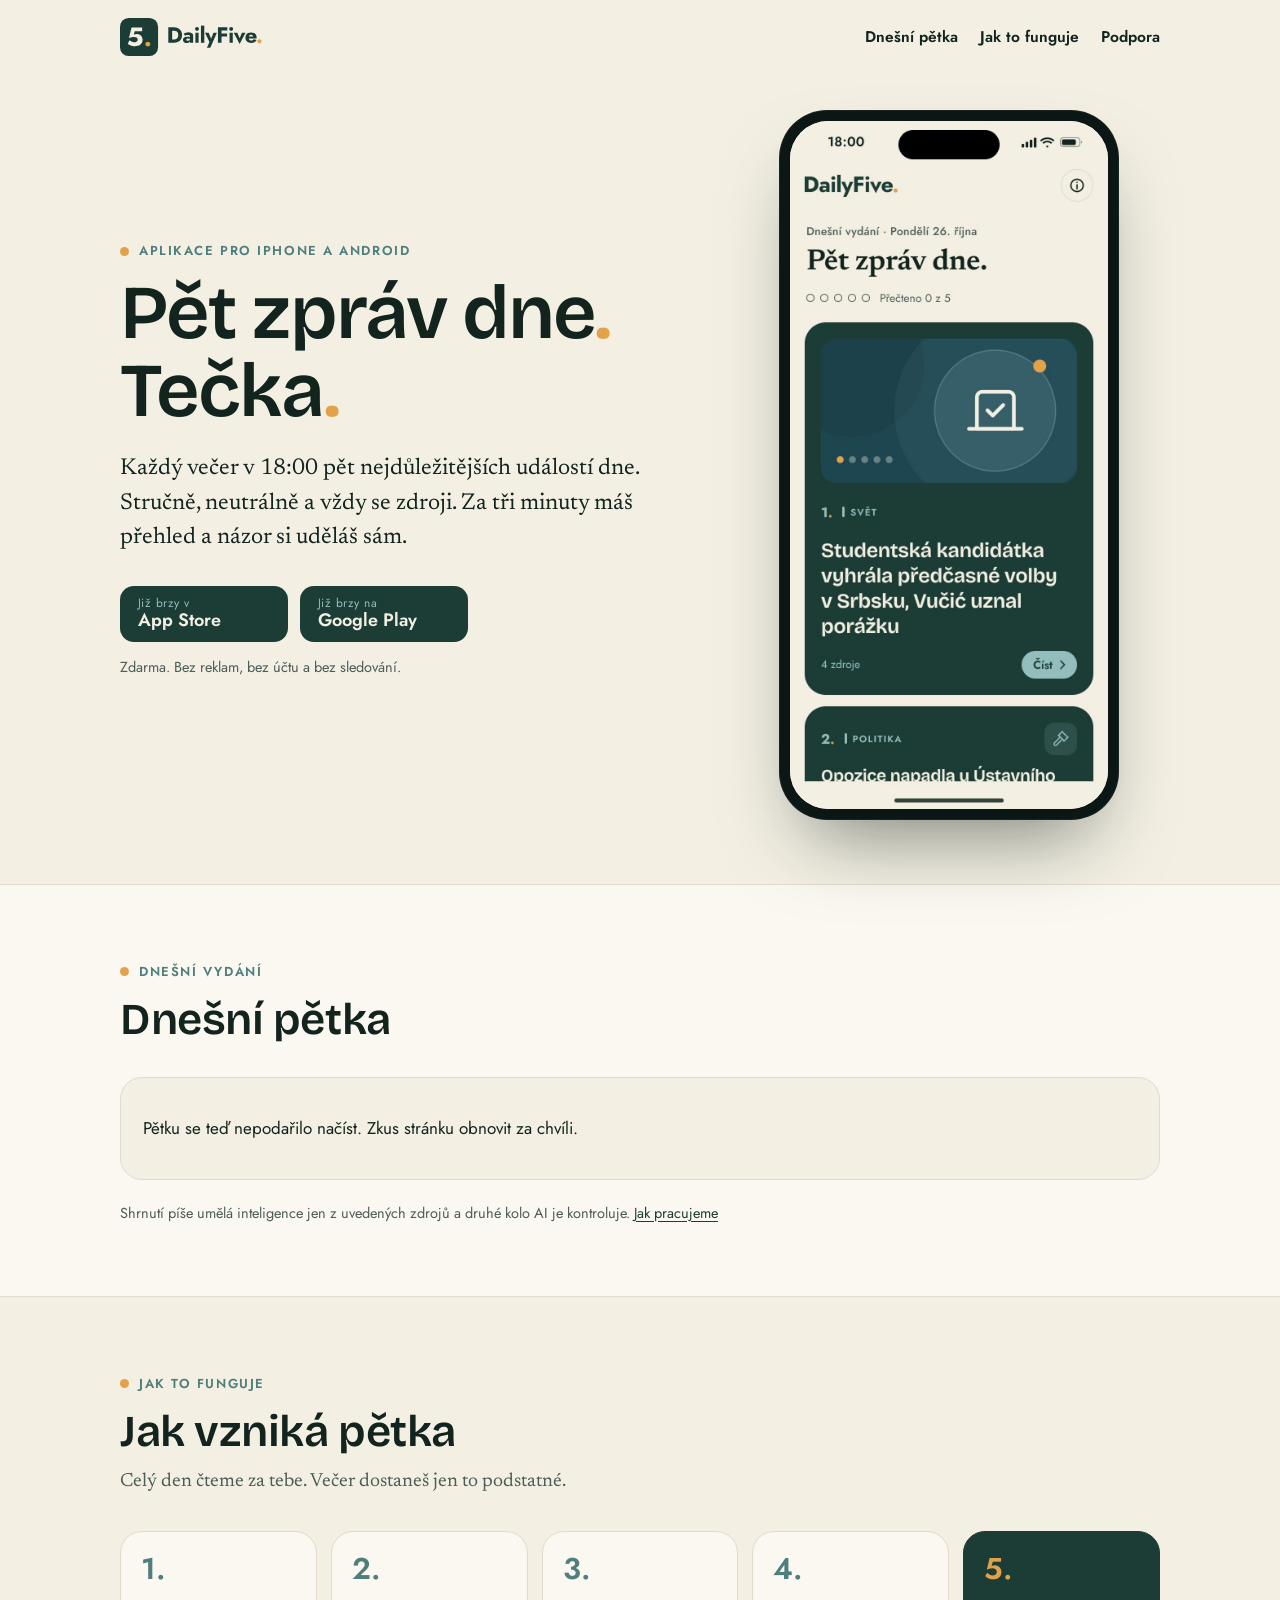
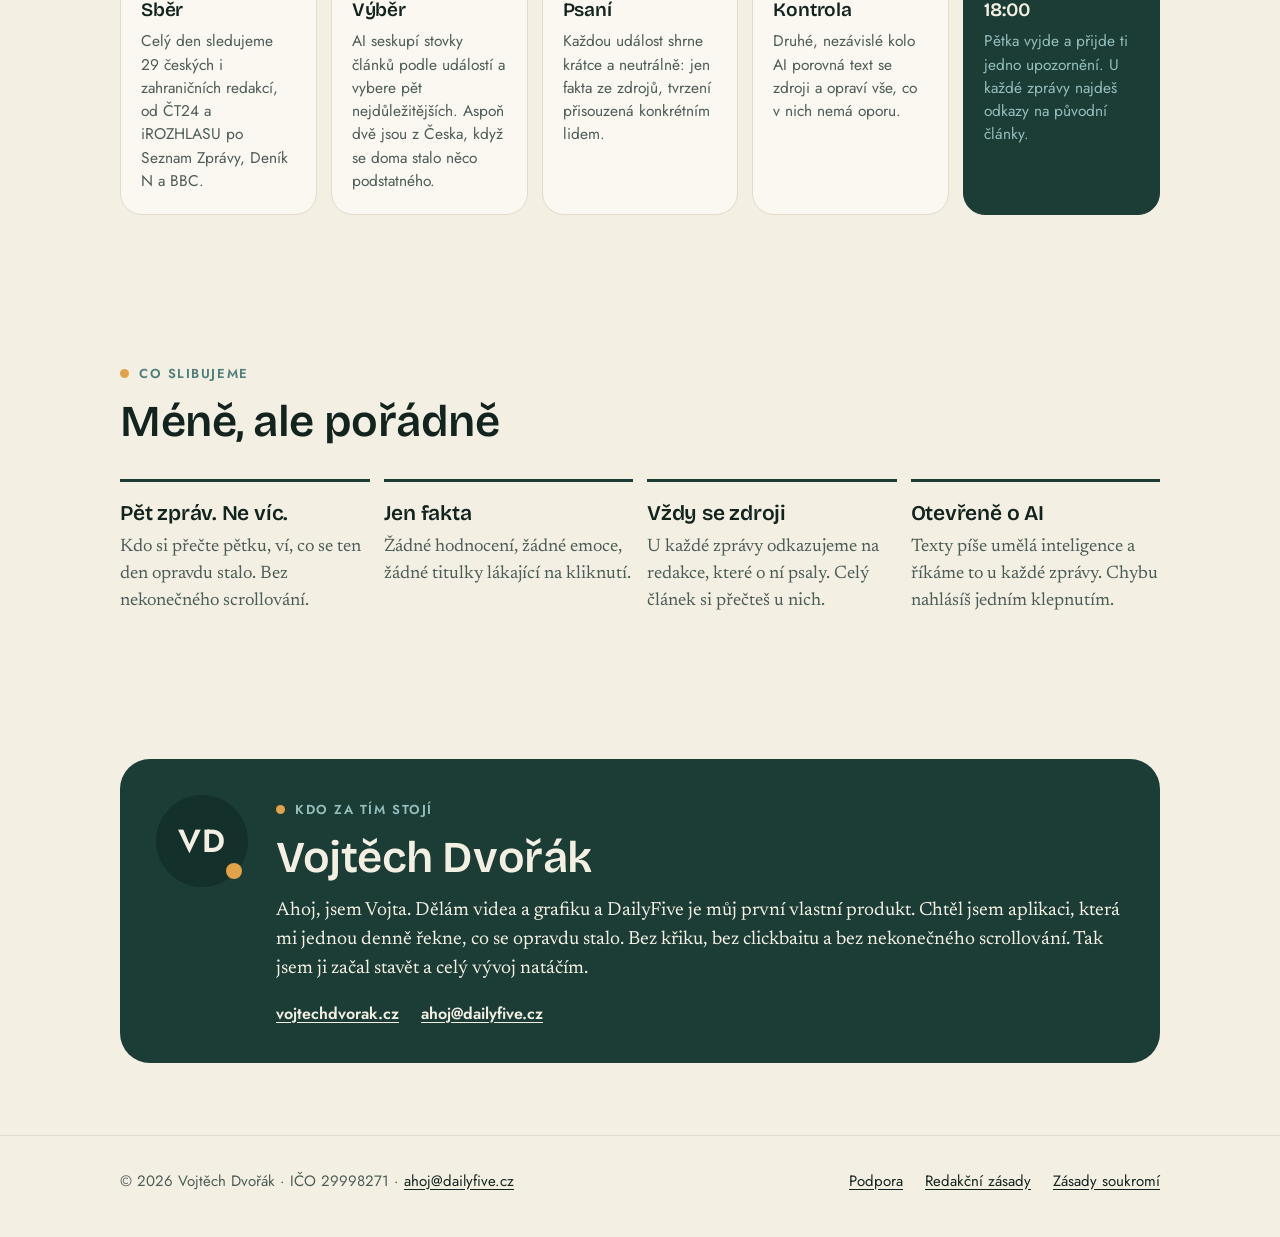
==== index.html @ 64e7d4b1 "Web 2026-10-27" ====
<!doctype html>
<html lang="cs">
<head>
  <meta charset="utf-8">
  <meta name="viewport" content="width=device-width, initial-scale=1">
  <title>DailyFive – pět zpráv dne každý večer v 18:00</title>
  <meta name="description" content="Každý večer v 18:00 pět nejdůležitějších událostí dne. Stručně, neutrálně a vždy se zdroji. Aplikace pro iPhone a Android bez reklam a bez účtu.">
  <link rel="canonical" href="https://dailyfive.cz/">
  <meta name="theme-color" content="#1C3D36">
  <link rel="icon" href="/assets/favicon.svg" type="image/svg+xml">
  <link rel="icon" href="/assets/favicon-96.png" sizes="96x96" type="image/png">
  <link rel="apple-touch-icon" href="/assets/apple-touch-icon.png">
  <meta property="og:type" content="website">
  <meta property="og:site_name" content="DailyFive">
  <meta property="og:locale" content="cs_CZ">
  <meta property="og:url" content="https://dailyfive.cz/">
  <meta property="og:title" content="DailyFive – pět zpráv dne. Tečka.">
  <meta property="og:description" content="Každý večer v 18:00 pět nejdůležitějších událostí dne. Stručně, neutrálně a vždy se zdroji.">
  <meta property="og:image" content="https://dailyfive.cz/assets/og-image.png">
  <meta property="og:image:width" content="1200">
  <meta property="og:image:height" content="630">
  <meta name="twitter:card" content="summary_large_image">
  <link rel="preload" href="/fonts/BricolageGrotesque-600SemiBold.woff2" as="font" type="font/woff2" crossorigin>
  <link rel="stylesheet" href="/assets/styles.css">
  <script type="application/ld+json">
  {
    "@context": "https://schema.org",
    "@type": "MobileApplication",
    "name": "DailyFive",
    "operatingSystem": "iOS, Android",
    "applicationCategory": "NewsApplication",
    "inLanguage": "cs",
    "description": "Každý večer v 18:00 pět nejdůležitějších událostí dne. Stručně, neutrálně a vždy se zdroji.",
    "offers": { "@type": "Offer", "price": "0", "priceCurrency": "CZK" },
    "author": { "@type": "Person", "name": "Vojtěch Dvořák", "url": "https://vojtechdvorak.cz" }
  }
  </script>
</head>
<body>
  <a class="skip" href="#obsah">Přeskočit na obsah</a>
  <header class="site-header">
    <div class="wrap">
      <a class="logo" href="/" aria-label="DailyFive – úvod">
        <picture>
          <source srcset="/assets/logo-light.svg" media="(prefers-color-scheme: dark)">
          <img src="/assets/logo.svg" alt="DailyFive" width="166" height="38">
        </picture>
      </a>
      <nav class="nav" aria-label="Hlavní">
        <a href="#dnes">Dnešní pětka</a>
        <a class="nav-extra" href="#jak">Jak to funguje</a>
        <a href="/podpora/">Podpora</a>
      </nav>
    </div>
  </header>

  <main id="obsah">
    <section class="hero">
      <div class="wrap">
        <div>
          <p class="kicker">Aplikace pro iPhone a Android</p>
          <h1>Pět zpráv dne<span class="dot">.</span><br>Tečka<span class="dot">.</span></h1>
          <p class="lead">Každý večer v 18:00 pět nejdůležitějších událostí dne. Stručně, neutrálně a vždy se zdroji. Za tři minuty máš přehled a názor si uděláš sám.</p>
          <div class="badges" aria-label="Kde aplikaci najdeš">
            <span class="badge"><small>Již brzy v</small><strong>App Store</strong></span>
            <span class="badge"><small>Již brzy na</small><strong>Google Play</strong></span>
          </div>
          <p class="small">Zdarma. Bez reklam, bez účtu a bez sledování.</p>
        </div>
        <div class="phone">
          <img src="/assets/app-home.jpg" alt="Ukázka aplikace DailyFive: dnešní pětka zpráv" width="780" height="1688" fetchpriority="high">
        </div>
      </div>
    </section>

    <section class="section today" id="dnes" aria-labelledby="dnes-nadpis">
      <div class="wrap">
        <div class="section-head">
          <p class="kicker" data-edition-kicker>Dnešní vydání</p>
          <h2 id="dnes-nadpis" data-edition-title>Dnešní pětka</h2>
          <p class="today-meta" data-edition-date></p>
        </div>
        <ol class="stories" data-stories aria-live="polite">
          <li class="skeleton" aria-hidden="true"></li>
          <li class="skeleton" aria-hidden="true"></li>
          <li class="skeleton" aria-hidden="true"></li>
        </ol>
        <noscript><p>Dnešní pětku si přečteš v aplikaci DailyFive.</p></noscript>
        <p class="today-note">Shrnutí píše umělá inteligence jen z uvedených zdrojů a druhé kolo AI je kontroluje. <a href="/redakcni-zasady/">Jak pracujeme</a></p>
      </div>
    </section>

    <section class="section" id="jak" aria-labelledby="jak-nadpis">
      <div class="wrap">
        <div class="section-head">
          <p class="kicker">Jak to funguje</p>
          <h2 id="jak-nadpis">Jak vzniká pětka</h2>
          <p class="sub">Celý den čteme za tebe. Večer dostaneš jen to podstatné.</p>
        </div>
        <ol class="steps">
          <li class="step"><h3>Sběr</h3><p>Celý den sledujeme 29 českých i zahraničních redakcí, od ČT24 a iROZHLASU po Seznam Zprávy, Deník N a BBC.</p></li>
          <li class="step"><h3>Výběr</h3><p>AI seskupí stovky článků podle událostí a vybere pět nejdůležitějších. Aspoň dvě jsou z Česka, když se doma stalo něco podstatného.</p></li>
          <li class="step"><h3>Psaní</h3><p>Každou událost shrne krátce a neutrálně: jen fakta ze zdrojů, tvrzení přisouzená konkrétním lidem.</p></li>
          <li class="step"><h3>Kontrola</h3><p>Druhé, nezávislé kolo AI porovná text se zdroji a opraví vše, co v nich nemá oporu.</p></li>
          <li class="step is-time"><h3>18:00</h3><p>Pětka vyjde a přijde ti jedno upozornění. U každé zprávy najdeš odkazy na původní články.</p></li>
        </ol>
      </div>
    </section>

    <section class="section" aria-labelledby="slib-nadpis">
      <div class="wrap">
        <div class="section-head">
          <p class="kicker">Co slibujeme</p>
          <h2 id="slib-nadpis">Méně, ale pořádně</h2>
        </div>
        <div class="promises">
          <div class="promise"><h3>Pět zpráv. Ne víc.</h3><p>Kdo si přečte pětku, ví, co se ten den opravdu stalo. Bez nekonečného scrollování.</p></div>
          <div class="promise"><h3>Jen fakta</h3><p>Žádné hodnocení, žádné emoce, žádné titulky lákající na kliknutí.</p></div>
          <div class="promise"><h3>Vždy se zdroji</h3><p>U každé zprávy odkazujeme na redakce, které o ní psaly. Celý článek si přečteš u nich.</p></div>
          <div class="promise"><h3>Otevřeně o AI</h3><p>Texty píše umělá inteligence a říkáme to u každé zprávy. Chybu nahlásíš jedním klepnutím.</p></div>
        </div>
      </div>
    </section>

    <section class="section" aria-labelledby="autor-nadpis">
      <div class="wrap">
        <div class="author">
          <div class="avatar" aria-hidden="true">VD</div>
          <div>
            <p class="kicker" style="color: var(--sage)">Kdo za tím stojí</p>
            <h2 id="autor-nadpis">Vojtěch Dvořák</h2>
            <p class="bio">Ahoj, jsem Vojta. Dělám videa a grafiku a DailyFive je můj první vlastní produkt. Chtěl jsem aplikaci, která mi jednou denně řekne, co se opravdu stalo. Bez křiku, bez clickbaitu a bez nekonečného scrollování. Tak jsem ji začal stavět a celý vývoj natáčím.</p>
            <div class="links">
              <a href="https://vojtechdvorak.cz">vojtechdvorak.cz</a>
              <a href="mailto:ahoj@dailyfive.cz">ahoj@dailyfive.cz</a>
            </div>
          </div>
        </div>
      </div>
    </section>
  </main>

  <footer class="site-footer">
    <div class="wrap">
      <p>© 2026 Vojtěch Dvořák · IČO 29998271 · <a href="mailto:ahoj@dailyfive.cz">ahoj@dailyfive.cz</a></p>
      <nav aria-label="Patička">
        <a href="/podpora/">Podpora</a>
        <a href="/redakcni-zasady/">Redakční zásady</a>
        <a href="/soukromi/">Zásady soukromí</a>
      </nav>
    </div>
  </footer>

  <script src="/assets/edition.js" defer></script>
</body>
</html>
---- assets/styles.css ----
/* Web DailyFive – barvy a písma podle manuálu značky (brand/MANUAL.html). */
@font-face { font-family: "Bricolage Grotesque"; font-weight: 600; font-display: swap; src: url("../fonts/BricolageGrotesque-600SemiBold.woff2") format("woff2"); }
@font-face { font-family: "Jost"; font-weight: 400; font-display: swap; src: url("../fonts/Jost-400Regular.woff2") format("woff2"); }
@font-face { font-family: "Jost"; font-weight: 600; font-display: swap; src: url("../fonts/Jost-600SemiBold.woff2") format("woff2"); }
@font-face { font-family: "Newsreader"; font-weight: 400; font-display: swap; src: url("../fonts/Newsreader-400Regular.woff2") format("woff2"); }
@font-face { font-family: "Newsreader"; font-weight: 400; font-style: italic; font-display: swap; src: url("../fonts/Newsreader-400Regular-Italic.woff2") format("woff2"); }

:root {
  --forest: #1c3d36;
  --forest-deep: #14302a;
  --linen: #f3efe3;
  --paper: #fbf8f1;
  --sage: #94bebd;
  --sage-deep: #4f7f7c;
  --amber: #e2a24a;
  --ink: #13241f;

  --bg: var(--linen);
  --surface: var(--paper);
  --text: var(--ink);
  --muted: #4c5d57;
  --line: #e2dbcb;
  --label: var(--sage-deep);
  --link: var(--forest);
  --card: var(--forest);
  --card-text: var(--linen);
  --card-muted: var(--sage);

  --head: "Bricolage Grotesque", "Segoe UI", system-ui, sans-serif;
  --ui: "Jost", "Segoe UI", system-ui, sans-serif;
  --body: "Newsreader", Georgia, "Times New Roman", serif;
  --wrap: 1080px;
  color-scheme: light;
}

@media (prefers-color-scheme: dark) {
  :root {
    --bg: #0f1e1a;
    --surface: #132722;
    --text: #efeadd;
    --muted: #a9bcb5;
    --line: #264a41;
    --label: var(--sage);
    --link: var(--sage);
    --card: #18332c;
    color-scheme: dark;
  }
}

*, *::before, *::after { box-sizing: border-box; }
html { -webkit-text-size-adjust: 100%; scroll-behavior: smooth; }
body { margin: 0; background: var(--bg); color: var(--text); font-family: var(--ui); font-size: 17px; line-height: 1.55; }
img { max-width: 100%; height: auto; display: block; }
a { color: var(--link); text-underline-offset: 3px; }
a:hover { text-decoration-thickness: 2px; }
:focus-visible { outline: 3px solid var(--amber); outline-offset: 3px; border-radius: 6px; }

.wrap { width: 100%; max-width: var(--wrap); margin: 0 auto; padding: 0 20px; }
.skip { position: absolute; left: -999px; top: 8px; background: var(--forest); color: var(--linen); padding: 8px 14px; border-radius: 10px; z-index: 10; }
.skip:focus { left: 8px; }

/* Hlavička */
.site-header { padding: 18px 0; }
.site-header .wrap { display: flex; align-items: center; justify-content: space-between; gap: 16px; }
.logo img { height: 38px; width: auto; }
.nav { display: flex; gap: 22px; font-weight: 600; font-size: 15.5px; }
.nav a { color: var(--text); text-decoration: none; }
.nav a:hover { color: var(--label); }
@media (max-width: 640px) {
  .logo img { height: 32px; }
  .nav { gap: 14px; font-size: 14.5px; }
  .nav .nav-extra { display: none; }
}

/* Společné prvky */
.kicker { display: inline-flex; align-items: center; gap: 10px; font-weight: 600; font-size: 13px; letter-spacing: 0.12em; text-transform: uppercase; color: var(--label); margin: 0 0 14px; }
.kicker::before { content: ""; width: 9px; height: 9px; border-radius: 50%; background: var(--amber); flex: none; }
h1, h2, h3 { font-family: var(--head); font-weight: 600; letter-spacing: -0.01em; margin: 0; }
h1 { font-size: clamp(44px, 8vw, 76px); line-height: 1.02; letter-spacing: -0.025em; }
h2 { font-size: clamp(30px, 4.6vw, 44px); line-height: 1.08; }
h3 { font-size: 21px; line-height: 1.25; }
.dot { color: var(--amber); }
.lead { font-family: var(--body); font-size: clamp(20px, 2.4vw, 23px); line-height: 1.5; margin: 22px 0 0; max-width: 34em; }
.section { padding: 72px 0; }
.section-head { margin-bottom: 34px; max-width: 40em; }
.section-head .sub { font-family: var(--body); font-size: 19px; color: var(--muted); margin: 12px 0 0; }
.small { font-size: 14.5px; color: var(--muted); }

/* Úvod */
.hero { padding: 36px 0 64px; }
.hero .wrap { display: grid; grid-template-columns: 1.15fr 0.85fr; gap: 48px; align-items: center; }
.badges { display: flex; flex-wrap: wrap; gap: 12px; margin: 30px 0 12px; }
.badge { display: inline-flex; flex-direction: column; justify-content: center; min-width: 168px; padding: 10px 18px; border-radius: 14px; background: var(--forest); color: var(--linen); text-decoration: none; line-height: 1.2; }
.badge small { font-size: 12px; color: var(--sage); letter-spacing: 0.04em; }
.badge strong { font-size: 18px; font-weight: 600; }
@media (prefers-color-scheme: dark) { .badge { background: var(--surface); border: 1px solid var(--line); } }
@media (max-width: 420px) { .badge { min-width: 0; flex: 1; padding: 10px 14px; } .badge strong { font-size: 16.5px; } }
.phone { position: relative; width: min(340px, 100%); margin: 0 auto; border-radius: 48px; padding: 11px; background: #0b1714; box-shadow: 0 40px 80px -30px rgba(15, 30, 26, 0.55), 0 0 0 1px rgba(255, 255, 255, 0.06) inset; }
.phone img { width: 100%; aspect-ratio: 390 / 844; object-fit: cover; object-position: top; border-radius: 38px; background: var(--linen); }
@media (max-width: 820px) {
  .hero .wrap { grid-template-columns: 1fr; gap: 40px; }
  .phone { width: min(300px, 82%); }
}

/* Dnešní pětka */
.today { background: var(--surface); border-block: 1px solid var(--line); }
.today-meta { font-weight: 600; color: var(--muted); margin: 10px 0 0; }
.stories { list-style: none; margin: 0; padding: 0; display: grid; gap: 14px; }
.story { background: var(--bg); border: 1px solid var(--line); border-radius: 22px; }
.story summary { list-style: none; cursor: pointer; display: grid; grid-template-columns: 52px 1fr 28px; gap: 6px 14px; align-items: start; padding: 20px 20px 20px 18px; }
.story summary::-webkit-details-marker { display: none; }
.story-num { grid-row: span 2; font-family: var(--ui); font-weight: 600; font-size: 34px; line-height: 1; color: var(--label); }
.story-num span { color: var(--amber); }
.story-cat { font-weight: 600; font-size: 12.5px; letter-spacing: 0.12em; text-transform: uppercase; color: var(--label); }
.story-head { grid-column: 2; font-family: var(--head); font-weight: 600; font-size: clamp(19px, 2.4vw, 23px); line-height: 1.25; }
.story-toggle { grid-row: 1 / span 2; grid-column: 3; width: 28px; height: 28px; border-radius: 50%; border: 1px solid var(--line); position: relative; margin-top: 2px; }
.story-toggle::before, .story-toggle::after { content: ""; position: absolute; left: 50%; top: 50%; width: 12px; height: 2px; margin: -1px 0 0 -6px; background: var(--text); border-radius: 2px; transition: transform 0.2s; }
.story-toggle::after { transform: rotate(90deg); }
.story[open] .story-toggle::after { transform: rotate(0deg); }
.story-body { padding: 0 22px 22px 84px; }
.story-body p { font-family: var(--body); font-size: 19px; line-height: 1.55; margin: 0 0 14px; }
.story-sources { font-size: 14.5px; color: var(--muted); margin: 6px 0 0; }
.story-sources a { color: var(--text); }
@media (max-width: 560px) {
  .story summary { grid-template-columns: 36px 1fr 28px; padding: 18px 16px; }
  .story-num { font-size: 26px; }
  .story-body { padding: 0 18px 20px 18px; }
}
.today-note { margin: 22px 0 0; font-size: 14.5px; color: var(--muted); }
.skeleton { height: 86px; border-radius: 22px; background: linear-gradient(90deg, var(--line) 0%, var(--bg) 50%, var(--line) 100%); background-size: 200% 100%; animation: shimmer 1.4s infinite linear; opacity: 0.6; }
@keyframes shimmer { to { background-position: -200% 0; } }
@media (prefers-reduced-motion: reduce) { .skeleton { animation: none; } html { scroll-behavior: auto; } }

/* Jak to funguje */
.steps { list-style: none; margin: 0; padding: 0; display: grid; grid-template-columns: repeat(5, 1fr); gap: 14px; counter-reset: step; }
.step { background: var(--surface); border: 1px solid var(--line); border-radius: 22px; padding: 22px 20px; counter-increment: step; }
.step::before { content: counter(step) "."; display: block; font-weight: 600; font-size: 30px; line-height: 1; color: var(--label); margin-bottom: 14px; }
.step h3 { font-size: 19px; margin-bottom: 8px; }
.step p { margin: 0; font-size: 15.5px; line-height: 1.5; color: var(--muted); }
.step.is-time { background: var(--card); border-color: var(--card); color: var(--card-text); }
.step.is-time::before { color: var(--amber); }
.step.is-time p { color: var(--card-muted); }
@media (max-width: 900px) { .steps { grid-template-columns: repeat(2, 1fr); } .step.is-time { grid-column: span 2; } }
@media (max-width: 520px) { .steps { grid-template-columns: 1fr; } .step.is-time { grid-column: auto; } }

/* Sliby */
.promises { display: grid; grid-template-columns: repeat(4, 1fr); gap: 14px; }
.promise { border-top: 3px solid var(--forest); padding-top: 18px; }
@media (prefers-color-scheme: dark) { .promise { border-top-color: var(--sage); } }
.promise h3 { margin-bottom: 8px; }
.promise p { margin: 0; font-family: var(--body); font-size: 18px; line-height: 1.5; color: var(--muted); }
@media (max-width: 900px) { .promises { grid-template-columns: repeat(2, 1fr); gap: 28px 18px; } }
@media (max-width: 520px) { .promises { grid-template-columns: 1fr; } }

/* Autor */
.author { display: grid; grid-template-columns: auto 1fr; gap: 28px; align-items: start; background: var(--card); color: var(--card-text); border-radius: 30px; padding: 36px; }
.avatar { width: 92px; height: 92px; border-radius: 50%; background: var(--forest-deep); display: grid; place-items: center; font-weight: 600; font-size: 32px; letter-spacing: 0.04em; position: relative; }
.avatar::after { content: ""; position: absolute; right: 6px; bottom: 8px; width: 16px; height: 16px; border-radius: 50%; background: var(--amber); }
.author h2 { color: var(--card-text); }
.author .bio { font-family: var(--body); font-size: 19px; line-height: 1.55; margin: 14px 0 0; color: var(--card-text); }
.author .links { display: flex; flex-wrap: wrap; gap: 10px 22px; margin-top: 18px; font-family: var(--ui); font-weight: 600; font-size: 16px; }
.author a { color: var(--card-text); }
@media (max-width: 640px) { .author { grid-template-columns: 1fr; padding: 28px 22px; } }

/* Textové stránky (zásady, podpora) */
.page { padding: 28px 0 80px; }
.prose { max-width: 720px; }
.prose h1 { font-size: clamp(38px, 6vw, 56px); margin-bottom: 10px; }
.prose .updated { color: var(--muted); font-size: 15px; margin: 0 0 34px; }
.prose h2 { font-size: clamp(24px, 3.2vw, 30px); margin: 44px 0 12px; }
.prose h3 { margin: 28px 0 8px; }
.prose p, .prose li { font-family: var(--body); font-size: 19px; line-height: 1.6; }
.prose ul, .prose ol { padding-left: 1.3em; }
.prose li { margin: 6px 0; }
.prose table { width: 100%; border-collapse: collapse; font-size: 16px; margin: 16px 0; }
.prose th, .prose td { text-align: left; vertical-align: top; padding: 10px 12px; border-bottom: 1px solid var(--line); }
.prose th { font-weight: 600; }
.box { background: var(--surface); border: 1px solid var(--line); border-radius: 18px; padding: 18px 22px; margin: 24px 0; }
.box p { margin: 6px 0; }
.faq details { border-bottom: 1px solid var(--line); padding: 4px 0; }
.faq summary { cursor: pointer; font-family: var(--head); font-weight: 600; font-size: 20px; line-height: 1.3; padding: 14px 0; }
.faq details p { margin: 0 0 16px; }

/* Patička */
.site-footer { border-top: 1px solid var(--line); padding: 34px 0 44px; font-size: 15px; color: var(--muted); }
.site-footer .wrap { display: flex; flex-wrap: wrap; justify-content: space-between; gap: 18px 30px; }
.site-footer nav { display: flex; flex-wrap: wrap; gap: 10px 22px; }
.site-footer a { color: var(--text); }
.site-footer p { margin: 0; }
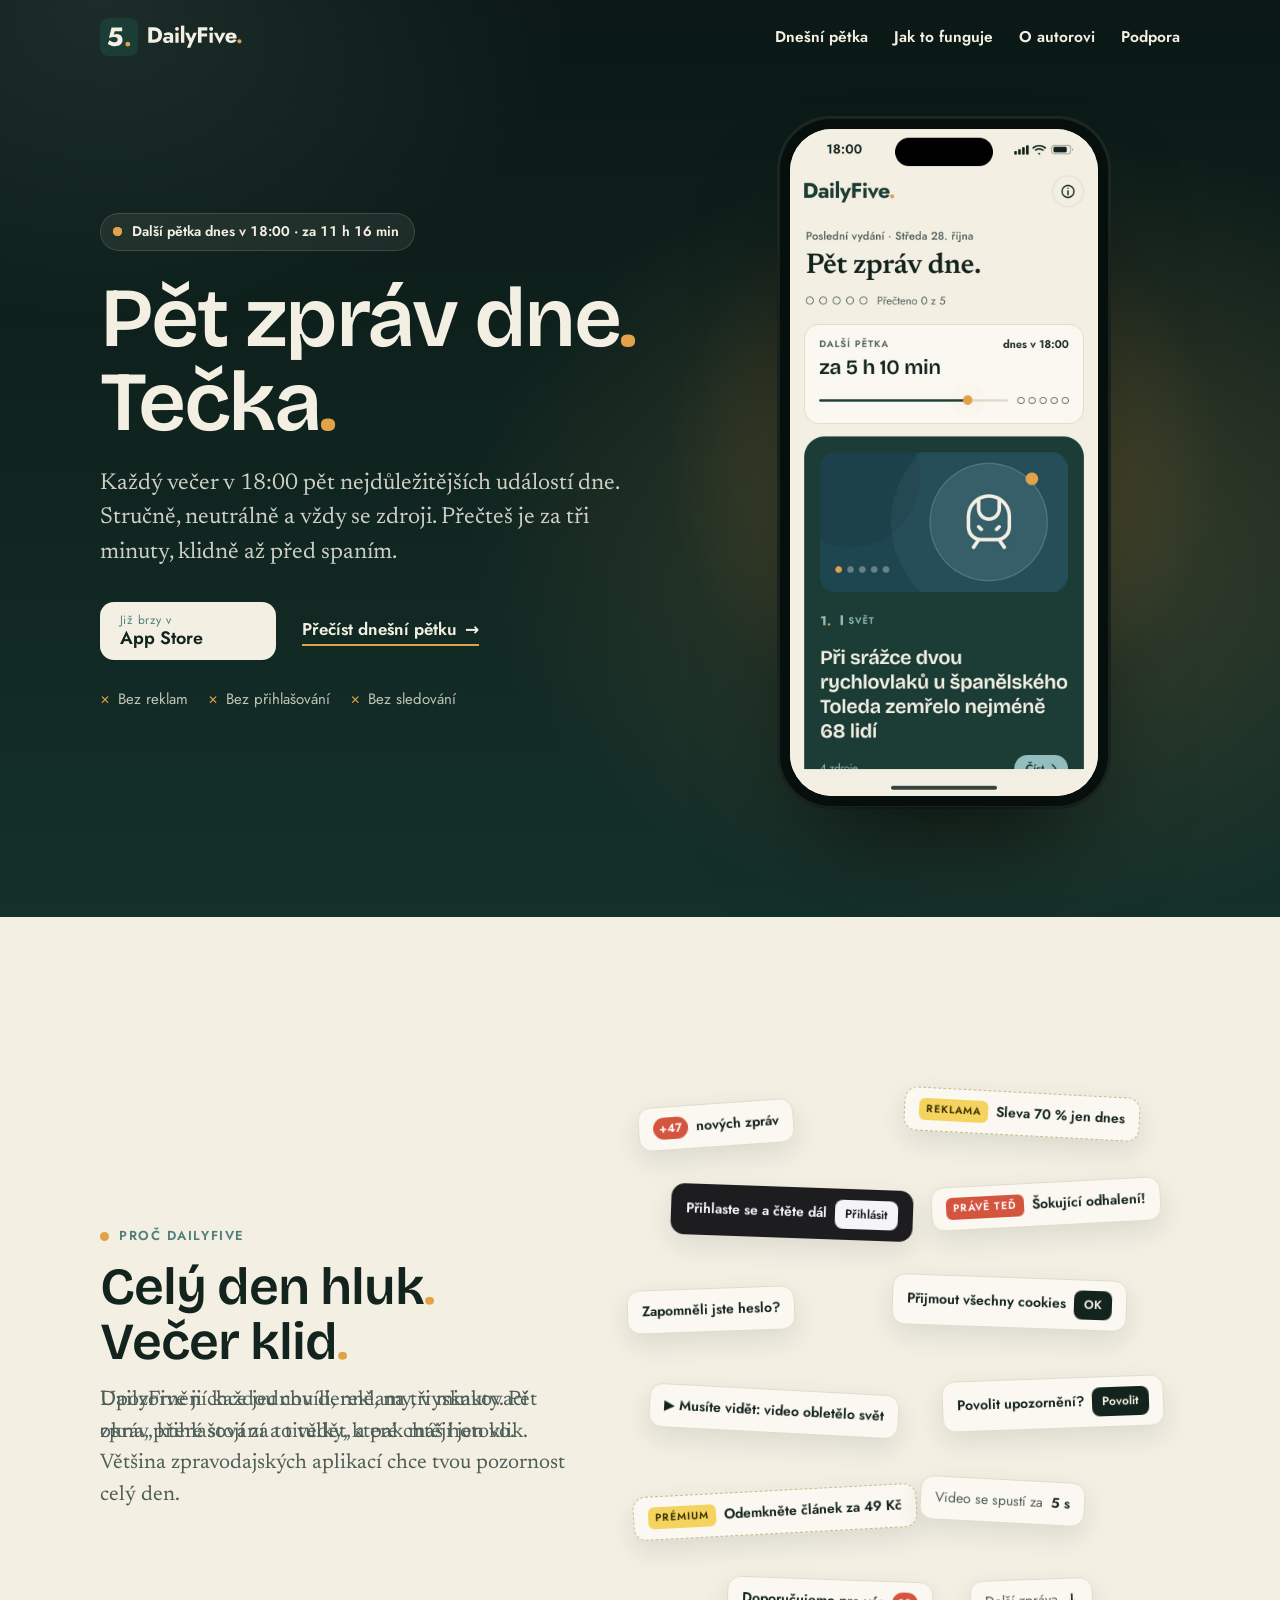
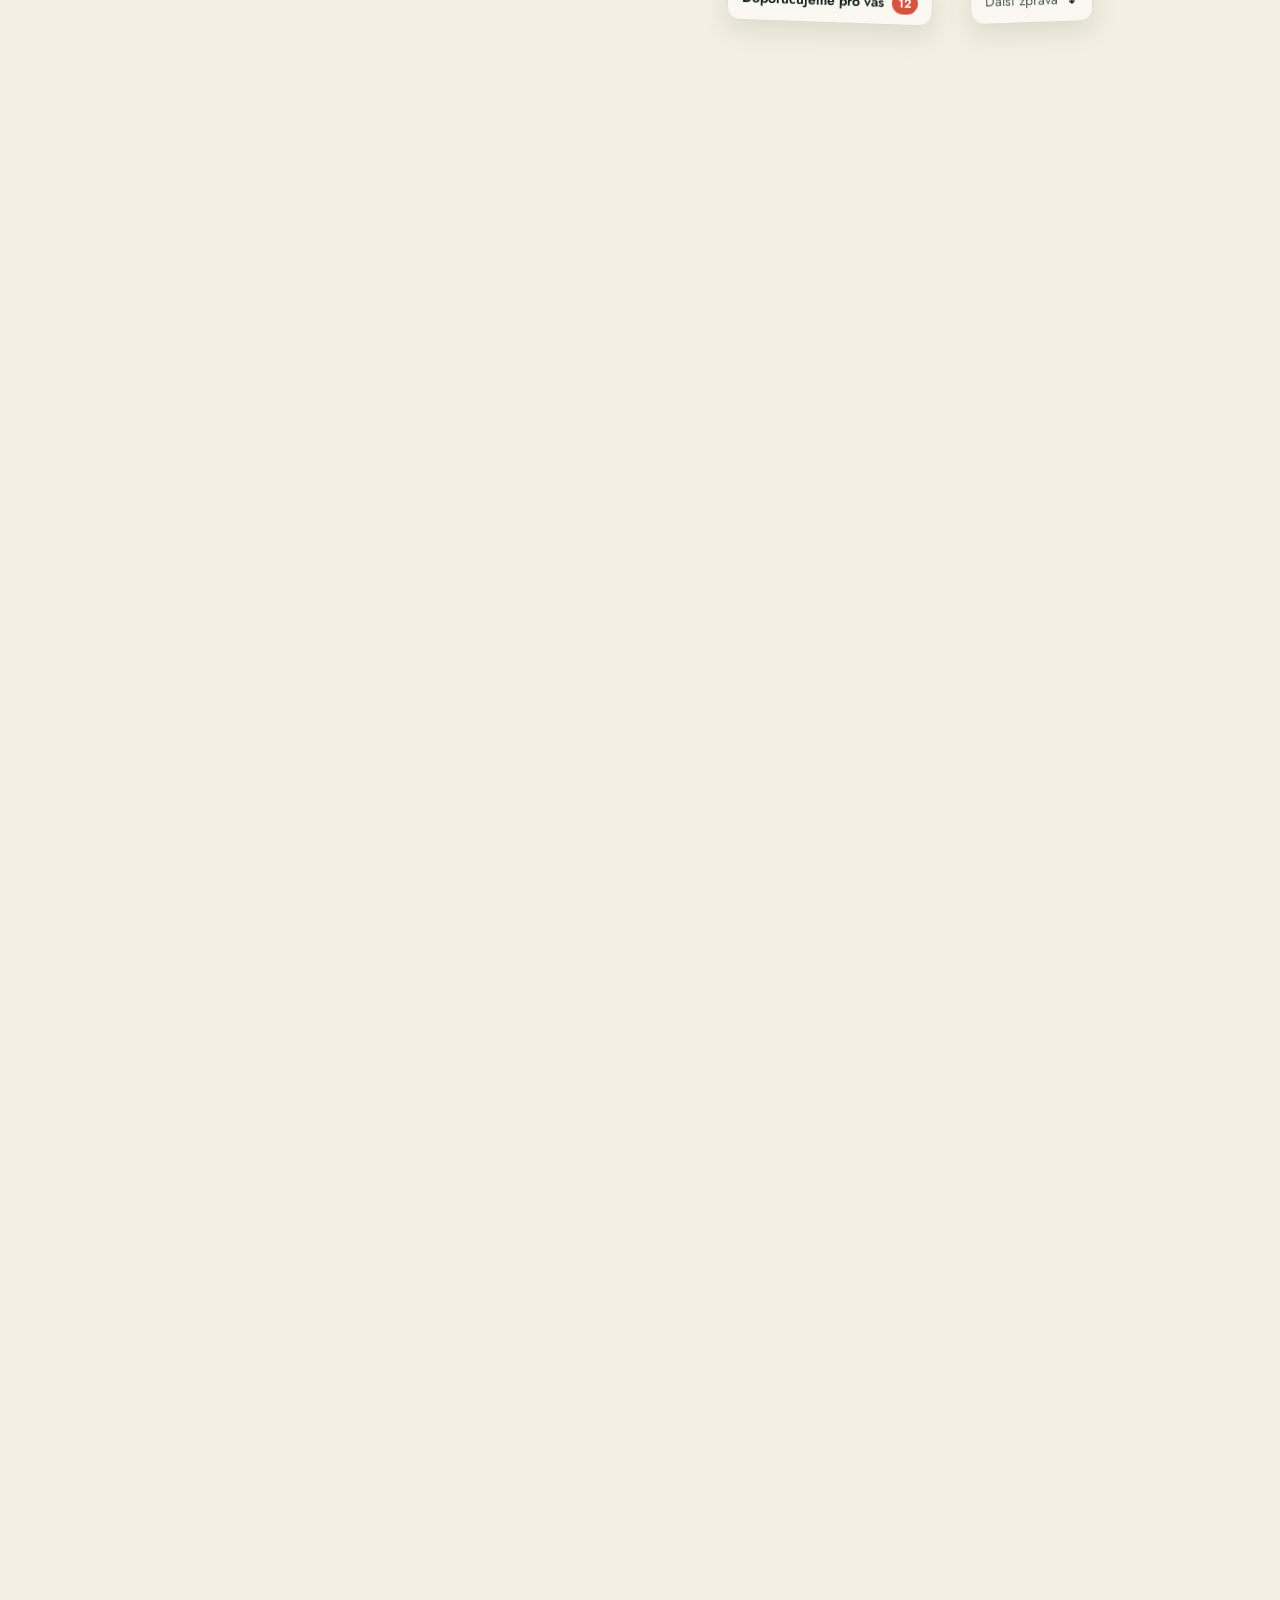
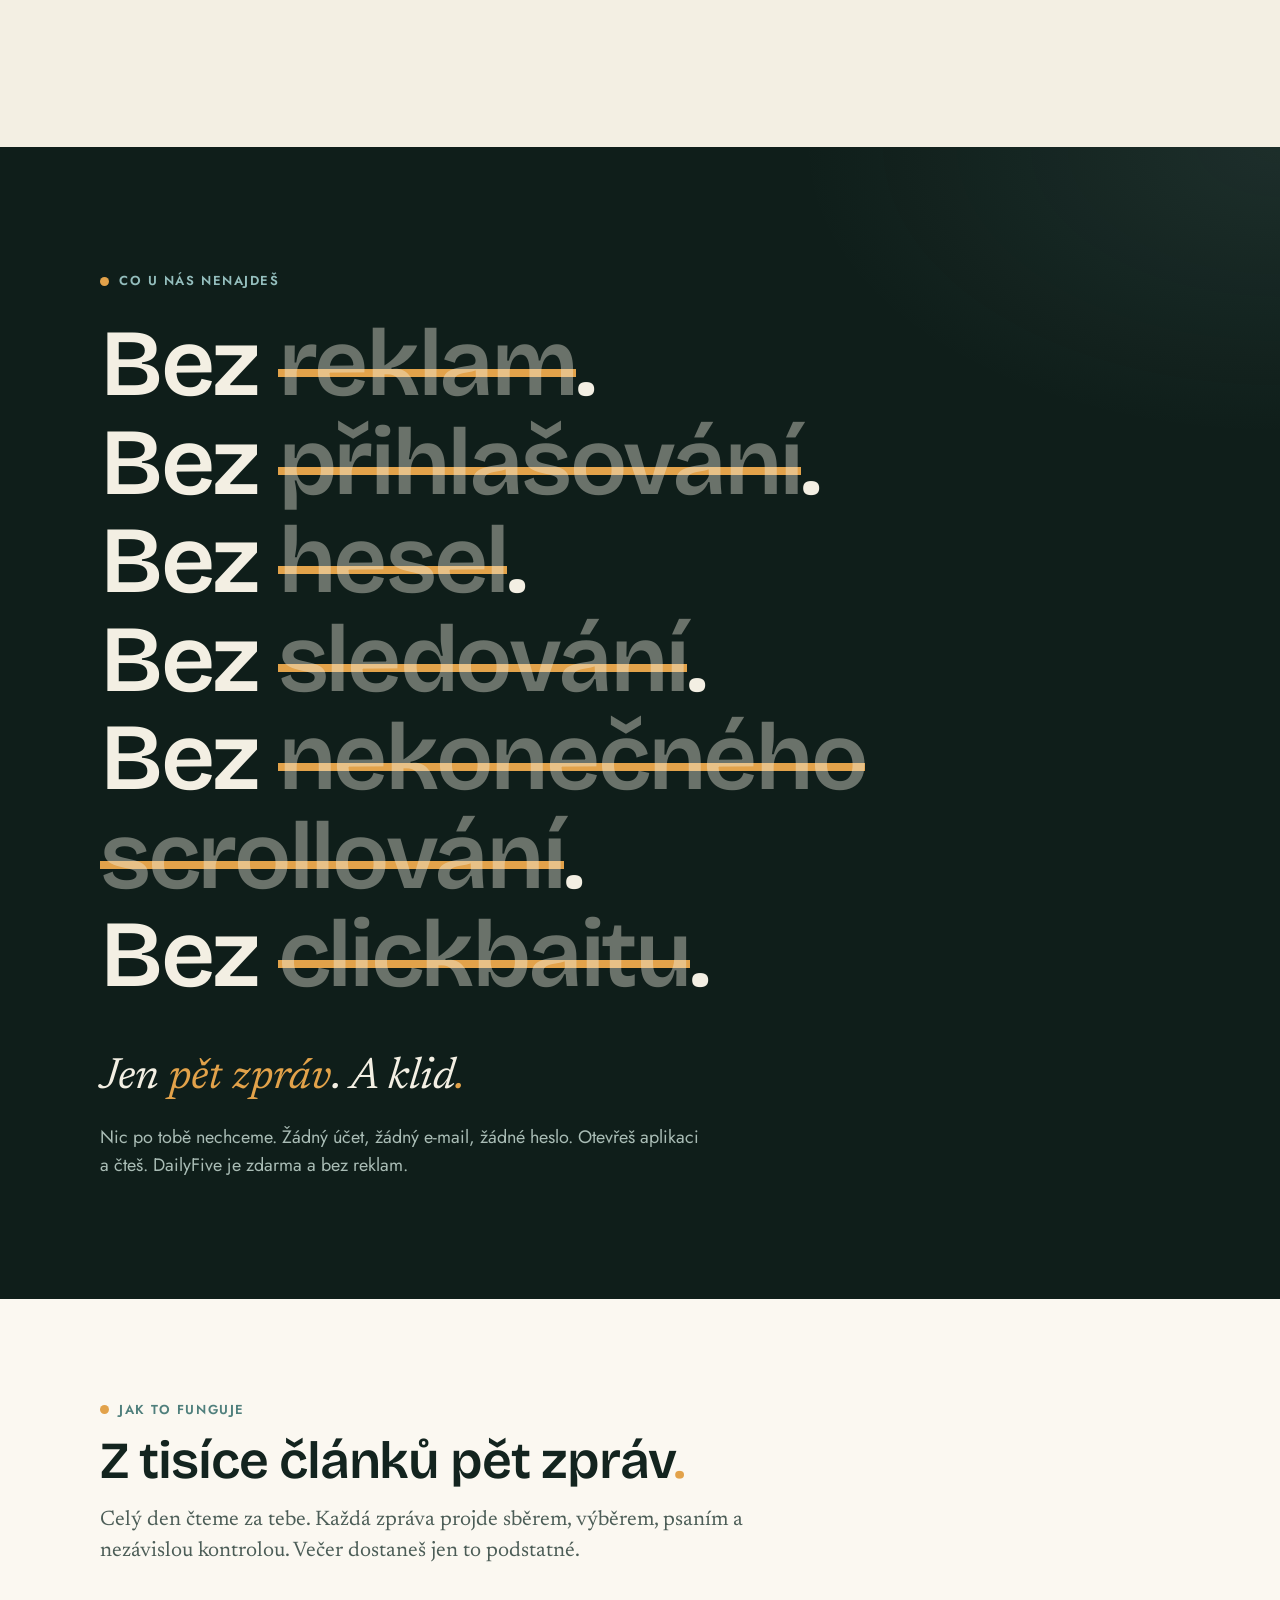
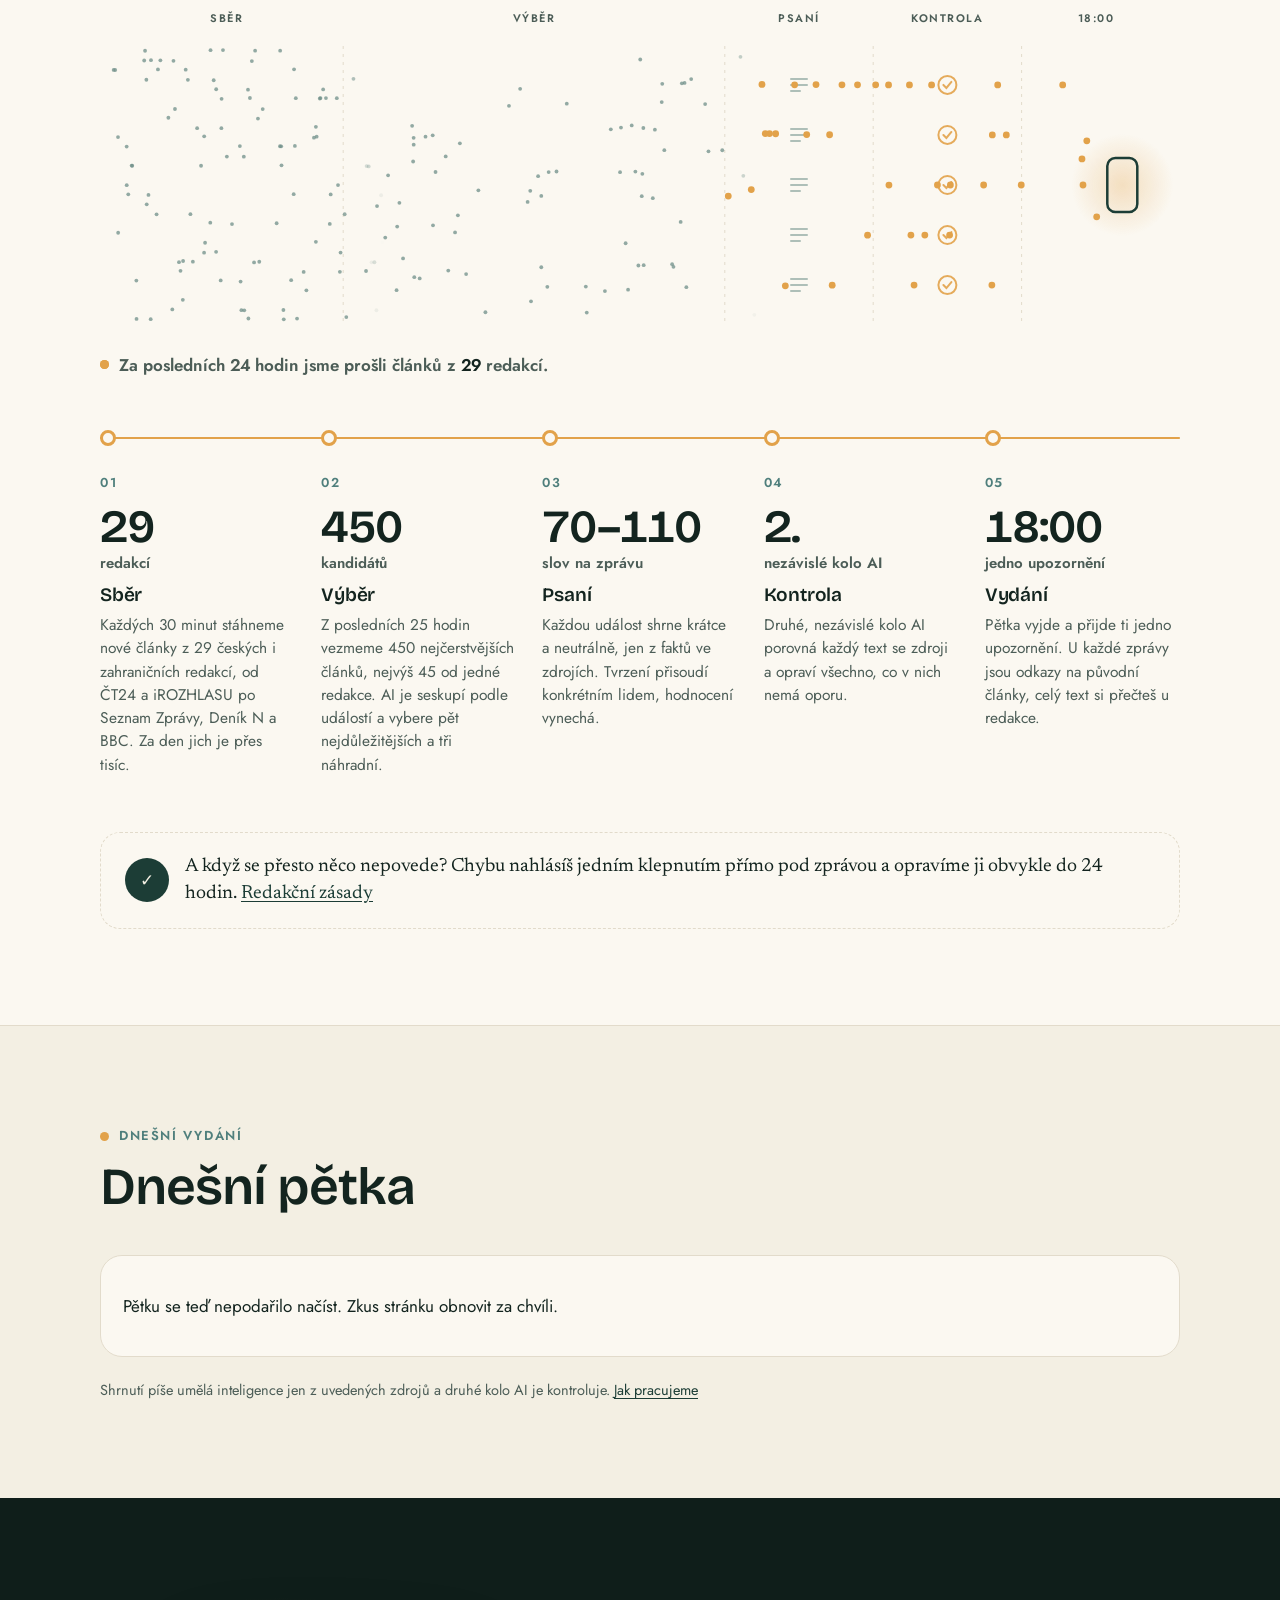
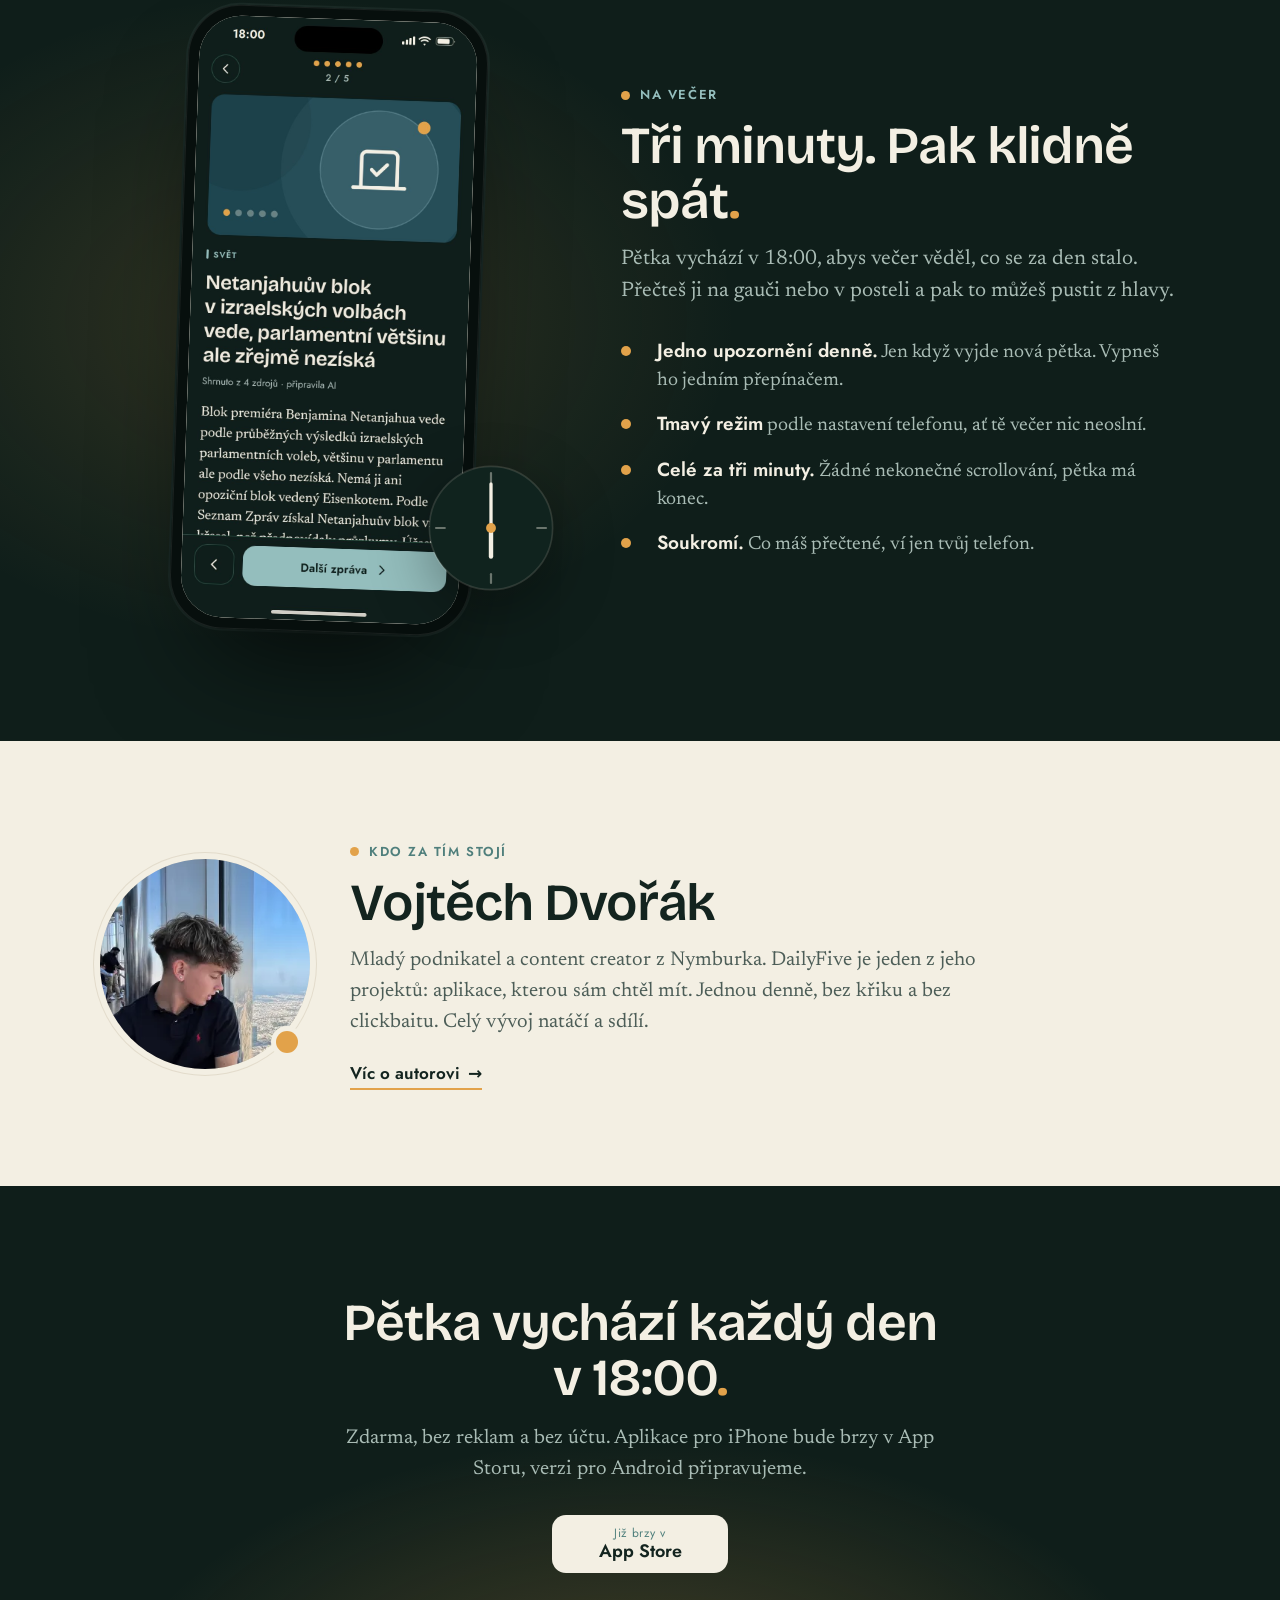
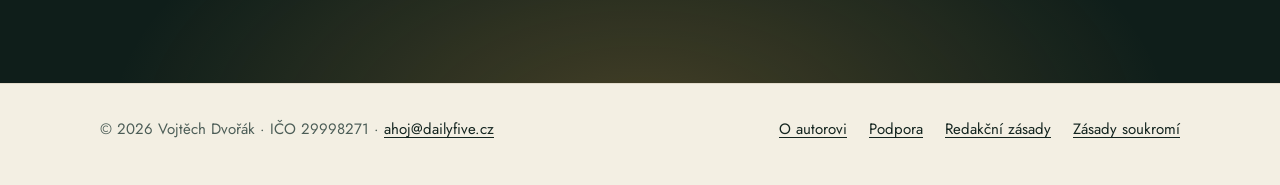
==== commit 22e99f24: "Web 2026-10-29" ====
--- a/index.html
+++ b/index.html
@@ -4,9 +4,9 @@
   <meta charset="utf-8">
   <meta name="viewport" content="width=device-width, initial-scale=1">
   <title>DailyFive – pět zpráv dne každý večer v 18:00</title>
-  <meta name="description" content="Každý večer v 18:00 pět nejdůležitějších událostí dne. Stručně, neutrálně a vždy se zdroji. Aplikace pro iPhone a Android bez reklam a bez účtu.">
+  <meta name="description" content="Každý večer v 18:00 pět nejdůležitějších událostí dne. Stručně, neutrálně a se zdroji. Aplikace pro iPhone bez reklam, bez přihlašování a bez sledování.">
   <link rel="canonical" href="https://dailyfive.cz/">
-  <meta name="theme-color" content="#1C3D36">
+  <meta name="theme-color" content="#0b1815">
   <link rel="icon" href="/assets/favicon.svg" type="image/svg+xml">
   <link rel="icon" href="/assets/favicon-96.png" sizes="96x96" type="image/png">
   <link rel="apple-touch-icon" href="/assets/apple-touch-icon.png">
@@ -15,60 +15,213 @@
   <meta property="og:locale" content="cs_CZ">
   <meta property="og:url" content="https://dailyfive.cz/">
   <meta property="og:title" content="DailyFive – pět zpráv dne. Tečka.">
-  <meta property="og:description" content="Každý večer v 18:00 pět nejdůležitějších událostí dne. Stručně, neutrálně a vždy se zdroji.">
+  <meta property="og:description" content="Každý večer v 18:00 pět nejdůležitějších událostí dne. Stručně, neutrálně a se zdroji. Bez reklam a bez přihlašování.">
   <meta property="og:image" content="https://dailyfive.cz/assets/og-image.png">
   <meta property="og:image:width" content="1200">
   <meta property="og:image:height" content="630">
   <meta name="twitter:card" content="summary_large_image">
   <link rel="preload" href="/fonts/BricolageGrotesque-600SemiBold.woff2" as="font" type="font/woff2" crossorigin>
+  <link rel="preconnect" href="https://dixctjxgghviroidbkyk.supabase.co" crossorigin>
   <link rel="stylesheet" href="/assets/styles.css">
   <script type="application/ld+json">
   {
     "@context": "https://schema.org",
-    "@type": "MobileApplication",
-    "name": "DailyFive",
-    "operatingSystem": "iOS, Android",
-    "applicationCategory": "NewsApplication",
-    "inLanguage": "cs",
-    "description": "Každý večer v 18:00 pět nejdůležitějších událostí dne. Stručně, neutrálně a vždy se zdroji.",
-    "offers": { "@type": "Offer", "price": "0", "priceCurrency": "CZK" },
-    "author": { "@type": "Person", "name": "Vojtěch Dvořák", "url": "https://vojtechdvorak.cz" }
+    "@graph": [
+      {
+        "@type": "WebSite",
+        "@id": "https://dailyfive.cz/#web",
+        "url": "https://dailyfive.cz/",
+        "name": "DailyFive",
+        "inLanguage": "cs",
+        "publisher": { "@id": "https://dailyfive.cz/autor/#vojtech-dvorak" }
+      },
+      {
+        "@type": "MobileApplication",
+        "@id": "https://dailyfive.cz/#app",
+        "name": "DailyFive",
+        "url": "https://dailyfive.cz/",
+        "operatingSystem": "iOS",
+        "applicationCategory": "NewsApplication",
+        "inLanguage": "cs",
+        "description": "Každý večer v 18:00 pět nejdůležitějších událostí dne. Stručně, neutrálně a se zdroji. Bez reklam, bez přihlašování a bez sledování.",
+        "offers": { "@type": "Offer", "price": "0", "priceCurrency": "CZK" },
+        "author": { "@id": "https://dailyfive.cz/autor/#vojtech-dvorak" }
+      },
+      {
+        "@type": "Person",
+        "@id": "https://dailyfive.cz/autor/#vojtech-dvorak",
+        "name": "Vojtěch Dvořák",
+        "url": "https://dailyfive.cz/autor/",
+        "jobTitle": "Podnikatel a content creator",
+        "sameAs": [
+          "https://vojtechdvorak.cz/",
+          "https://www.tiktok.com/@vojtech.dvorak",
+          "https://www.instagram.com/vojtech.dvorakk/",
+          "https://www.linkedin.com/in/vojt%C4%9Bch-dvo%C5%99%C3%A1k-635702386/"
+        ]
+      }
+    ]
   }
   </script>
 </head>
 <body>
   <a class="skip" href="#obsah">Přeskočit na obsah</a>
-  <header class="site-header">
-    <div class="wrap">
-      <a class="logo" href="/" aria-label="DailyFive – úvod">
-        <picture>
-          <source srcset="/assets/logo-light.svg" media="(prefers-color-scheme: dark)">
-          <img src="/assets/logo.svg" alt="DailyFive" width="166" height="38">
-        </picture>
-      </a>
-      <nav class="nav" aria-label="Hlavní">
-        <a href="#dnes">Dnešní pětka</a>
-        <a class="nav-extra" href="#jak">Jak to funguje</a>
-        <a href="/podpora/">Podpora</a>
-      </nav>
-    </div>
-  </header>
+
+  <div class="night hero-wrap">
+    <header class="site-header on-dark">
+      <div class="wrap">
+        <a class="logo" href="/" aria-label="DailyFive – úvod"><img src="/assets/logo-light.svg" alt="DailyFive" width="166" height="38"></a>
+        <nav class="nav" aria-label="Hlavní">
+          <a href="#dnes">Dnešní pětka</a>
+          <a class="nav-extra" href="#jak">Jak to funguje</a>
+          <a href="/autor/">O autorovi</a>
+          <a href="/podpora/">Podpora</a>
+        </nav>
+      </div>
+    </header>
+
+    <section class="hero" aria-labelledby="uvod-nadpis">
+      <div class="wrap">
+        <div class="hero-text">
+          <p class="live-pill"><span class="pulse" aria-hidden="true"></span><span data-countdown>Pětka vychází každý den v 18:00</span></p>
+          <h1 id="uvod-nadpis">Pět zpráv dne<span class="dot">.</span><br>Tečka<span class="dot">.</span></h1>
+          <p class="lead">Každý večer v&nbsp;18:00 pět nejdůležitějších událostí dne. Stručně, neutrálně a&nbsp;vždy se zdroji. Přečteš je za tři minuty, klidně až před spaním.</p>
+          <div class="cta">
+            <span class="store-badge"><small>Již brzy v</small><strong>App Store</strong></span>
+            <a class="arrow-link" href="#dnes">Přečíst dnešní pětku</a>
+          </div>
+          <ul class="no-list" aria-label="Co v DailyFive nenajdeš">
+            <li>Bez reklam</li>
+            <li>Bez přihlašování</li>
+            <li>Bez sledování</li>
+          </ul>
+        </div>
+        <div class="hero-visual">
+          <div class="lamp" aria-hidden="true"></div>
+          <div class="phone float">
+            <div class="phone-screen">
+              <img src="/assets/app-home.jpg" alt="Aplikace DailyFive: dnešní pětka zpráv" width="780" height="1688" fetchpriority="high">
+              <div class="notif" data-notif aria-hidden="true">
+                <img class="notif-icon" src="/assets/apple-touch-icon.png" alt="" width="38" height="38">
+                <div>
+                  <p class="notif-top"><strong>DAILYFIVE</strong><span>teď</span></p>
+                  <p class="notif-title">Dnešní pětka je tady.</p>
+                  <p class="notif-text" data-notif-text>Pět nejdůležitějších událostí dne. Za tři minuty máš přehled.</p>
+                </div>
+              </div>
+            </div>
+          </div>
+        </div>
+      </div>
+    </section>
+  </div>
 
   <main id="obsah">
-    <section class="hero">
-      <div class="wrap">
-        <div>
-          <p class="kicker">Aplikace pro iPhone a Android</p>
-          <h1>Pět zpráv dne<span class="dot">.</span><br>Tečka<span class="dot">.</span></h1>
-          <p class="lead">Každý večer v 18:00 pět nejdůležitějších událostí dne. Stručně, neutrálně a vždy se zdroji. Za tři minuty máš přehled a názor si uděláš sám.</p>
-          <div class="badges" aria-label="Kde aplikaci najdeš">
-            <span class="badge"><small>Již brzy v</small><strong>App Store</strong></span>
-            <span class="badge"><small>Již brzy na</small><strong>Google Play</strong></span>
+    <section class="noise-section" id="proc" aria-labelledby="proc-nadpis">
+      <div class="noise-track" data-noise>
+        <div class="noise-sticky">
+          <div class="wrap noise-grid">
+            <div class="noise-copy">
+              <p class="kicker">Proč DailyFive</p>
+              <h2 id="proc-nadpis"><span class="h-before">Celý den hluk<span class="dot">.</span></span><br><span class="h-after">Večer klid<span class="dot">.</span></span></h2>
+              <div class="swap">
+                <p class="sub before">Upozornění každou chvíli, reklamy, vyskakovací okna, přihlašování a titulky, které chtějí jen klik. Většina zpravodajských aplikací chce tvou pozornost celý den.</p>
+                <p class="sub after">DailyFive ji chce jednou denně, na tři minuty. Pět zpráv, které stojí za to vědět, a pak máš hotovo.</p>
+              </div>
+            </div>
+            <div class="noise-stage" aria-hidden="true">
+              <span class="chip" style="--x:2%;--y:3%;--dx:-90;--dy:-230;--r:-4;--t:2.6;--d:0.3"><span class="chip-in"><span class="badge">+47</span>nových zpráv</span></span>
+              <span class="chip" style="--x:50%;--y:1%;--dx:240;--dy:-180;--r:3;--t:3.1;--d:1.2"><span class="chip-in dashed"><span class="tag">Reklama</span>Sleva 70 % jen dnes</span></span>
+              <span class="chip" style="--x:8%;--y:18%;--dx:-110;--dy:-200;--r:2;--t:2.9;--d:2"><span class="chip-in dark">Přihlaste se a čtěte dál <span class="btn" style="background:#f5f5f7;color:#1d1d1f">Přihlásit</span></span></span>
+              <span class="chip" style="--x:55%;--y:17%;--dx:300;--dy:-80;--r:-3;--t:2.4;--d:0.8"><span class="chip-in"><span class="tag red">Právě teď</span>Šokující odhalení!</span></span>
+              <span class="chip" style="--x:0%;--y:36%;--dx:-130;--dy:-120;--r:-2;--t:3.4;--d:1.6"><span class="chip-in">Zapomněli jste heslo?</span></span>
+              <span class="chip" style="--x:48%;--y:34%;--dx:320;--dy:10;--r:2;--t:2.7;--d:0.1"><span class="chip-in">Přijmout všechny cookies <span class="btn">OK</span></span></span>
+              <span class="chip" style="--x:4%;--y:54%;--dx:-130;--dy:130;--r:3;--t:3;--d:2.3"><span class="chip-in">▶ Musíte vidět: video obletělo svět</span></span>
+              <span class="chip" style="--x:57%;--y:52%;--dx:300;--dy:90;--r:-2;--t:2.5;--d:1.1"><span class="chip-in">Povolit upozornění? <span class="btn">Povolit</span></span></span>
+              <span class="chip" style="--x:1%;--y:72%;--dx:-110;--dy:220;--r:-3;--t:2.8;--d:0.6"><span class="chip-in dashed"><span class="tag">Prémium</span>Odemkněte článek za 49 Kč</span></span>
+              <span class="chip" style="--x:53%;--y:70%;--dx:260;--dy:180;--r:3;--t:3.3;--d:1.9"><span class="chip-in"><span class="muted">Video se spustí za</span> 5 s</span></span>
+              <span class="chip" style="--x:18%;--y:88%;--dx:-60;--dy:260;--r:2;--t:2.6;--d:1.4"><span class="chip-in">Doporučujeme pro vás <span class="badge">12</span></span></span>
+              <span class="chip" style="--x:62%;--y:88%;--dx:200;--dy:240;--r:-2;--t:3;--d:0.4"><span class="chip-in"><span class="muted">Další zpráva</span> ↓</span></span>
+              <div class="calm">
+                <p class="calm-head">Dnešní pětka <span>18:00</span></p>
+                <p class="calm-title">Pět zpráv dne<span class="dot">.</span></p>
+                <ol class="calm-list" data-calm>
+                  <li style="--i:0"><b>1</b><span><i class="bar"></i><i class="bar"></i></span></li>
+                  <li style="--i:1"><b>2</b><span><i class="bar"></i><i class="bar"></i></span></li>
+                  <li style="--i:2"><b>3</b><span><i class="bar"></i><i class="bar"></i></span></li>
+                  <li style="--i:3"><b>4</b><span><i class="bar"></i><i class="bar"></i></span></li>
+                  <li style="--i:4"><b>5</b><span><i class="bar"></i><i class="bar"></i></span></li>
+                </ol>
+              </div>
+            </div>
           </div>
-          <p class="small">Zdarma. Bez reklam, bez účtu a bez sledování.</p>
-        </div>
-        <div class="phone">
-          <img src="/assets/app-home.jpg" alt="Ukázka aplikace DailyFive: dnešní pětka zpráv" width="780" height="1688" fetchpriority="high">
+        </div>
+      </div>
+    </section>
+
+    <section class="night manifesto" aria-labelledby="bez-nadpis">
+      <div class="wrap">
+        <p class="kicker">Co u nás nenajdeš</p>
+        <h2 id="bez-nadpis" class="sr-only">Bez reklam, bez přihlašování, bez hesel, bez sledování, bez nekonečného scrollování a bez clickbaitu</h2>
+        <ul class="bez">
+          <li>Bez <span class="x">reklam</span>.</li>
+          <li>Bez <span class="x">přihlašování</span>.</li>
+          <li>Bez <span class="x">hesel</span>.</li>
+          <li>Bez <span class="x">sledování</span>.</li>
+          <li>Bez <span class="x">nekonečného scrollování</span>.</li>
+          <li>Bez <span class="x">clickbaitu</span>.</li>
+        </ul>
+        <p class="bez-end reveal">Jen <em>pět zpráv</em>. A klid<span class="dot">.</span></p>
+        <p class="bez-note reveal">Nic po tobě nechceme. Žádný účet, žádný e-mail, žádné heslo. Otevřeš aplikaci a čteš. DailyFive je zdarma a bez reklam.</p>
+      </div>
+    </section>
+
+    <section class="section process" id="jak" aria-labelledby="jak-nadpis">
+      <div class="wrap">
+        <div class="section-head reveal">
+          <p class="kicker">Jak to funguje</p>
+          <h2 id="jak-nadpis">Z tisíce článků pět zpráv<span class="dot">.</span></h2>
+          <p class="sub">Celý den čteme za tebe. Každá zpráva projde sběrem, výběrem, psaním a nezávislou kontrolou. Večer dostaneš jen to podstatné.</p>
+        </div>
+        <figure class="funnel reveal" aria-hidden="true">
+          <canvas data-funnel></canvas>
+        </figure>
+        <p class="live-stat" data-stats hidden><span class="pulse" aria-hidden="true"></span><span>Za posledních 24 hodin jsme prošli <strong data-stat-articles></strong> článků z <strong data-stat-sources>29</strong> redakcí.</span></p>
+        <ol class="pipeline">
+          <li class="stage" style="--i:0">
+            <span class="stage-num">01</span>
+            <p class="stage-big"><span data-countup="29">29</span><small>redakcí</small></p>
+            <h3>Sběr</h3>
+            <p>Každých 30 minut stáhneme nové články z 29 českých i zahraničních redakcí, od ČT24 a iROZHLASU po Seznam Zprávy, Deník N a BBC. Za den jich je přes tisíc.</p>
+          </li>
+          <li class="stage" style="--i:1">
+            <span class="stage-num">02</span>
+            <p class="stage-big"><span data-countup="450">450</span><small>kandidátů</small></p>
+            <h3>Výběr</h3>
+            <p>Z posledních 25 hodin vezmeme 450 nejčerstvějších článků, nejvýš 45 od jedné redakce. AI je seskupí podle událostí a vybere pět nejdůležitějších a tři náhradní.</p>
+          </li>
+          <li class="stage" style="--i:2">
+            <span class="stage-num">03</span>
+            <p class="stage-big">70–110<small>slov na zprávu</small></p>
+            <h3>Psaní</h3>
+            <p>Každou událost shrne krátce a neutrálně, jen z faktů ve zdrojích. Tvrzení přisoudí konkrétním lidem, hodnocení vynechá.</p>
+          </li>
+          <li class="stage" style="--i:3">
+            <span class="stage-num">04</span>
+            <p class="stage-big">2.<small>nezávislé kolo AI</small></p>
+            <h3>Kontrola</h3>
+            <p>Druhé, nezávislé kolo AI porovná každý text se zdroji a opraví všechno, co v nich nemá oporu.</p>
+          </li>
+          <li class="stage" style="--i:4">
+            <span class="stage-num">05</span>
+            <p class="stage-big">18:00<small>jedno upozornění</small></p>
+            <h3>Vydání</h3>
+            <p>Pětka vyjde a přijde ti jedno upozornění. U každé zprávy jsou odkazy na původní články, celý text si přečteš u redakce.</p>
+          </li>
+        </ol>
+        <div class="safety reveal">
+          <span class="safety-icon" aria-hidden="true">✓</span>
+          <p>A když se přesto něco nepovede? Chybu nahlásíš jedním klepnutím přímo pod zprávou a opravíme ji obvykle do 24 hodin. <a href="/redakcni-zasady/">Redakční zásady</a></p>
         </div>
       </div>
     </section>
@@ -90,52 +243,59 @@
       </div>
     </section>
 
-    <section class="section" id="jak" aria-labelledby="jak-nadpis">
-      <div class="wrap">
-        <div class="section-head">
-          <p class="kicker">Jak to funguje</p>
-          <h2 id="jak-nadpis">Jak vzniká pětka</h2>
-          <p class="sub">Celý den čteme za tebe. Večer dostaneš jen to podstatné.</p>
-        </div>
-        <ol class="steps">
-          <li class="step"><h3>Sběr</h3><p>Celý den sledujeme 29 českých i zahraničních redakcí, od ČT24 a iROZHLASU po Seznam Zprávy, Deník N a BBC.</p></li>
-          <li class="step"><h3>Výběr</h3><p>AI seskupí stovky článků podle událostí a vybere pět nejdůležitějších. Aspoň dvě jsou z Česka, když se doma stalo něco podstatného.</p></li>
-          <li class="step"><h3>Psaní</h3><p>Každou událost shrne krátce a neutrálně: jen fakta ze zdrojů, tvrzení přisouzená konkrétním lidem.</p></li>
-          <li class="step"><h3>Kontrola</h3><p>Druhé, nezávislé kolo AI porovná text se zdroji a opraví vše, co v nich nemá oporu.</p></li>
-          <li class="step is-time"><h3>18:00</h3><p>Pětka vyjde a přijde ti jedno upozornění. U každé zprávy najdeš odkazy na původní články.</p></li>
-        </ol>
-      </div>
-    </section>
-
-    <section class="section" aria-labelledby="slib-nadpis">
-      <div class="wrap">
-        <div class="section-head">
-          <p class="kicker">Co slibujeme</p>
-          <h2 id="slib-nadpis">Méně, ale pořádně</h2>
-        </div>
-        <div class="promises">
-          <div class="promise"><h3>Pět zpráv. Ne víc.</h3><p>Kdo si přečte pětku, ví, co se ten den opravdu stalo. Bez nekonečného scrollování.</p></div>
-          <div class="promise"><h3>Jen fakta</h3><p>Žádné hodnocení, žádné emoce, žádné titulky lákající na kliknutí.</p></div>
-          <div class="promise"><h3>Vždy se zdroji</h3><p>U každé zprávy odkazujeme na redakce, které o ní psaly. Celý článek si přečteš u nich.</p></div>
-          <div class="promise"><h3>Otevřeně o AI</h3><p>Texty píše umělá inteligence a říkáme to u každé zprávy. Chybu nahlásíš jedním klepnutím.</p></div>
+    <section class="night evening" aria-labelledby="vecer-nadpis">
+      <div class="wrap evening-grid">
+        <div class="evening-visual">
+          <div class="phone">
+            <div class="phone-screen"><img src="/assets/app-dark.jpg" alt="DailyFive v tmavém režimu: detail zprávy" width="780" height="1688" loading="lazy"></div>
+          </div>
+          <svg class="clock" viewBox="0 0 120 120" aria-hidden="true">
+            <circle class="clock-face" cx="60" cy="60" r="56"/>
+            <g class="clock-ticks">
+              <line class="clock-tick" x1="60" y1="10" x2="60" y2="18"/>
+              <line class="clock-tick" x1="110" y1="60" x2="102" y2="60"/>
+              <line class="clock-tick" x1="60" y1="110" x2="60" y2="102"/>
+              <line class="clock-tick" x1="10" y1="60" x2="18" y2="60"/>
+            </g>
+            <line class="clock-hand clock-hour" x1="60" y1="60" x2="60" y2="34"/>
+            <line class="clock-hand clock-min" x1="60" y1="60" x2="60" y2="20"/>
+            <circle cx="60" cy="60" r="4.5" fill="#e2a24a"/>
+            <circle class="clock-ring" cx="60" cy="60" r="56"/>
+          </svg>
+        </div>
+        <div class="evening-copy reveal">
+          <p class="kicker">Na večer</p>
+          <h2 id="vecer-nadpis">Tři minuty. Pak klidně spát<span class="dot">.</span></h2>
+          <p class="sub">Pětka vychází v 18:00, abys večer věděl, co se za den stalo. Přečteš ji na gauči nebo v posteli a pak to můžeš pustit z hlavy.</p>
+          <ul class="evening-list">
+            <li><span><b>Jedno upozornění denně.</b> Jen když vyjde nová pětka. Vypneš ho jedním přepínačem.</span></li>
+            <li><span><b>Tmavý režim</b> podle nastavení telefonu, ať tě večer nic neoslní.</span></li>
+            <li><span><b>Celé za tři minuty.</b> Žádné nekonečné scrollování, pětka má konec.</span></li>
+            <li><span><b>Soukromí.</b> Co máš přečtené, ví jen tvůj telefon.</span></li>
+          </ul>
         </div>
       </div>
     </section>
 
     <section class="section" aria-labelledby="autor-nadpis">
-      <div class="wrap">
-        <div class="author">
-          <div class="avatar" aria-hidden="true">VD</div>
-          <div>
-            <p class="kicker" style="color: var(--sage)">Kdo za tím stojí</p>
-            <h2 id="autor-nadpis">Vojtěch Dvořák</h2>
-            <p class="bio">Ahoj, jsem Vojta. Dělám videa a grafiku a DailyFive je můj první vlastní produkt. Chtěl jsem aplikaci, která mi jednou denně řekne, co se opravdu stalo. Bez křiku, bez clickbaitu a bez nekonečného scrollování. Tak jsem ji začal stavět a celý vývoj natáčím.</p>
-            <div class="links">
-              <a href="https://vojtechdvorak.cz">vojtechdvorak.cz</a>
-              <a href="mailto:ahoj@dailyfive.cz">ahoj@dailyfive.cz</a>
-            </div>
-          </div>
-        </div>
+      <div class="wrap teaser reveal">
+        <a class="avatar-wrap" href="/autor/" aria-label="Vojtěch Dvořák, víc o autorovi">
+          <span class="avatar-photo"><img src="/assets/autor/vojtech-dvorak-dubaj-480.webp" alt="Vojtěch Dvořák" width="480" height="640" loading="lazy"></span>
+        </a>
+        <div>
+          <p class="kicker">Kdo za tím stojí</p>
+          <h2 id="autor-nadpis">Vojtěch Dvořák</h2>
+          <p class="bio">Mladý podnikatel a&nbsp;content creator z&nbsp;Nymburka. DailyFive je jeden z jeho projektů: aplikace, kterou sám chtěl mít. Jednou denně, bez křiku a bez clickbaitu. Celý vývoj natáčí a sdílí.</p>
+          <a class="arrow-link" href="/autor/">Víc o autorovi</a>
+        </div>
+      </div>
+    </section>
+
+    <section class="night cta-band" aria-labelledby="zaver-nadpis">
+      <div class="wrap reveal">
+        <h2 id="zaver-nadpis">Pětka vychází každý den v&nbsp;18:00<span class="dot">.</span></h2>
+        <p>Zdarma, bez reklam a bez účtu. Aplikace pro iPhone bude brzy v App Storu, verzi pro Android připravujeme.</p>
+        <span class="store-badge"><small>Již brzy v</small><strong>App Store</strong></span>
       </div>
     </section>
   </main>
@@ -144,6 +304,7 @@
     <div class="wrap">
       <p>© 2026 Vojtěch Dvořák · IČO 29998271 · <a href="mailto:ahoj@dailyfive.cz">ahoj@dailyfive.cz</a></p>
       <nav aria-label="Patička">
+        <a href="/autor/">O autorovi</a>
         <a href="/podpora/">Podpora</a>
         <a href="/redakcni-zasady/">Redakční zásady</a>
         <a href="/soukromi/">Zásady soukromí</a>
@@ -152,5 +313,6 @@
   </footer>
 
   <script src="/assets/edition.js" defer></script>
+  <script src="/assets/site.js" defer></script>
 </body>
 </html>
--- a/assets/styles.css
+++ b/assets/styles.css
@@ -8,12 +8,14 @@
 :root {
   --forest: #1c3d36;
   --forest-deep: #14302a;
+  --night: #0f1e1a;
   --linen: #f3efe3;
   --paper: #fbf8f1;
   --sage: #94bebd;
   --sage-deep: #4f7f7c;
   --amber: #e2a24a;
   --ink: #13241f;
+  --noise: #d4553f; /* jen pro „hluk“ ostatních aplikací, ne pro DailyFive */
 
   --bg: var(--linen);
   --surface: var(--paper);
@@ -26,10 +28,17 @@
   --card-text: var(--linen);
   --card-muted: var(--sage);
 
+  /* Tmavé pásy (večer): úvod, manifest, večerní čtení, závěr */
+  --band: var(--night);
+  --band-text: var(--linen);
+  --band-muted: #a9bcb5;
+  --band-line: rgba(243, 239, 227, 0.14);
+
   --head: "Bricolage Grotesque", "Segoe UI", system-ui, sans-serif;
   --ui: "Jost", "Segoe UI", system-ui, sans-serif;
   --body: "Newsreader", Georgia, "Times New Roman", serif;
-  --wrap: 1080px;
+  --wrap: 1120px;
+  --ease: cubic-bezier(0.2, 0.7, 0.2, 1);
   color-scheme: light;
 }
 
@@ -43,6 +52,7 @@
     --label: var(--sage);
     --link: var(--sage);
     --card: #18332c;
+    --band: #0a1613;
     color-scheme: dark;
   }
 }
@@ -54,59 +64,218 @@
 a { color: var(--link); text-underline-offset: 3px; }
 a:hover { text-decoration-thickness: 2px; }
 :focus-visible { outline: 3px solid var(--amber); outline-offset: 3px; border-radius: 6px; }
+.sr-only { position: absolute; width: 1px; height: 1px; padding: 0; margin: -1px; overflow: hidden; clip: rect(0 0 0 0); white-space: nowrap; border: 0; }
 
 .wrap { width: 100%; max-width: var(--wrap); margin: 0 auto; padding: 0 20px; }
 .skip { position: absolute; left: -999px; top: 8px; background: var(--forest); color: var(--linen); padding: 8px 14px; border-radius: 10px; z-index: 10; }
 .skip:focus { left: 8px; }
 
-/* Hlavička */
-.site-header { padding: 18px 0; }
+/* ---------- Hlavička ---------- */
+.site-header { padding: 18px 0; position: relative; z-index: 3; }
 .site-header .wrap { display: flex; align-items: center; justify-content: space-between; gap: 16px; }
 .logo img { height: 38px; width: auto; }
-.nav { display: flex; gap: 22px; font-weight: 600; font-size: 15.5px; }
-.nav a { color: var(--text); text-decoration: none; }
-.nav a:hover { color: var(--label); }
-@media (max-width: 640px) {
+.nav { display: flex; gap: 26px; font-weight: 600; font-size: 15.5px; }
+.nav a { position: relative; color: var(--text); text-decoration: none; padding: 4px 0; white-space: nowrap; }
+.nav a::after { content: ""; position: absolute; left: 0; right: 0; bottom: -2px; height: 2px; border-radius: 2px; background: var(--amber); transform: scaleX(0); transform-origin: left; transition: transform 0.3s var(--ease); }
+.nav a:hover::after, .nav a[aria-current="page"]::after { transform: scaleX(1); }
+.on-dark .nav a { color: var(--linen); }
+@media (max-width: 760px) {
+  .site-header .wrap { flex-wrap: wrap; row-gap: 14px; }
   .logo img { height: 32px; }
-  .nav { gap: 14px; font-size: 14.5px; }
-  .nav .nav-extra { display: none; }
-}
-
-/* Společné prvky */
+  .nav { width: 100%; gap: 8px; overflow-x: auto; scrollbar-width: none; margin: 0 -20px; padding: 0 20px 2px; width: calc(100% + 40px); }
+  .nav::-webkit-scrollbar { display: none; }
+  .nav a { flex: none; padding: 7px 14px; border-radius: 999px; border: 1px solid var(--line); font-size: 14.5px; }
+  .nav a::after { display: none; }
+  .nav a[aria-current="page"] { background: var(--forest); border-color: var(--forest); color: var(--linen); }
+  .on-dark .nav a { border-color: var(--band-line); }
+}
+@media (max-width: 480px) { .nav .nav-extra { display: none; } }
+
+/* ---------- Společné prvky ---------- */
 .kicker { display: inline-flex; align-items: center; gap: 10px; font-weight: 600; font-size: 13px; letter-spacing: 0.12em; text-transform: uppercase; color: var(--label); margin: 0 0 14px; }
 .kicker::before { content: ""; width: 9px; height: 9px; border-radius: 50%; background: var(--amber); flex: none; }
+.night .kicker { color: var(--sage); }
 h1, h2, h3 { font-family: var(--head); font-weight: 600; letter-spacing: -0.01em; margin: 0; }
-h1 { font-size: clamp(44px, 8vw, 76px); line-height: 1.02; letter-spacing: -0.025em; }
-h2 { font-size: clamp(30px, 4.6vw, 44px); line-height: 1.08; }
+h1 { font-size: clamp(46px, 8.4vw, 84px); line-height: 1; letter-spacing: -0.03em; }
+h2 { font-size: clamp(32px, 5vw, 52px); line-height: 1.05; letter-spacing: -0.02em; }
 h3 { font-size: 21px; line-height: 1.25; }
 .dot { color: var(--amber); }
-.lead { font-family: var(--body); font-size: clamp(20px, 2.4vw, 23px); line-height: 1.5; margin: 22px 0 0; max-width: 34em; }
-.section { padding: 72px 0; }
-.section-head { margin-bottom: 34px; max-width: 40em; }
-.section-head .sub { font-family: var(--body); font-size: 19px; color: var(--muted); margin: 12px 0 0; }
+.lead { font-family: var(--body); font-size: clamp(20px, 2.4vw, 23px); line-height: 1.5; margin: 22px 0 0; max-width: 32em; }
+.section { padding: 96px 0; }
+.section-head { margin-bottom: 40px; max-width: 42em; }
+.section-head .sub, .sub { font-family: var(--body); font-size: clamp(19px, 2vw, 21px); line-height: 1.5; color: var(--muted); margin: 16px 0 0; }
 .small { font-size: 14.5px; color: var(--muted); }
-
-/* Úvod */
-.hero { padding: 36px 0 64px; }
-.hero .wrap { display: grid; grid-template-columns: 1.15fr 0.85fr; gap: 48px; align-items: center; }
-.badges { display: flex; flex-wrap: wrap; gap: 12px; margin: 30px 0 12px; }
-.badge { display: inline-flex; flex-direction: column; justify-content: center; min-width: 168px; padding: 10px 18px; border-radius: 14px; background: var(--forest); color: var(--linen); text-decoration: none; line-height: 1.2; }
-.badge small { font-size: 12px; color: var(--sage); letter-spacing: 0.04em; }
-.badge strong { font-size: 18px; font-weight: 600; }
-@media (prefers-color-scheme: dark) { .badge { background: var(--surface); border: 1px solid var(--line); } }
-@media (max-width: 420px) { .badge { min-width: 0; flex: 1; padding: 10px 14px; } .badge strong { font-size: 16.5px; } }
-.phone { position: relative; width: min(340px, 100%); margin: 0 auto; border-radius: 48px; padding: 11px; background: #0b1714; box-shadow: 0 40px 80px -30px rgba(15, 30, 26, 0.55), 0 0 0 1px rgba(255, 255, 255, 0.06) inset; }
-.phone img { width: 100%; aspect-ratio: 390 / 844; object-fit: cover; object-position: top; border-radius: 38px; background: var(--linen); }
-@media (max-width: 820px) {
-  .hero .wrap { grid-template-columns: 1fr; gap: 40px; }
-  .phone { width: min(300px, 82%); }
-}
-
-/* Dnešní pětka */
-.today { background: var(--surface); border-block: 1px solid var(--line); }
+.night { background: var(--band); color: var(--band-text); position: relative; overflow: hidden; }
+.night .sub { color: var(--band-muted); }
+.arrow-link { display: inline-flex; align-items: center; gap: 8px; font-weight: 600; color: var(--text); text-decoration: none; border-bottom: 2px solid var(--amber); padding-bottom: 2px; }
+.arrow-link::after { content: "→"; transition: transform 0.3s var(--ease); }
+.arrow-link:hover::after { transform: translateX(4px); }
+.night .arrow-link { color: var(--linen); }
+@media (max-width: 640px) { .section { padding: 72px 0; } }
+
+/* Odhalení při scrollu (jen se zapnutými animacemi, viz site.js) */
+.js-anim .reveal { opacity: 0; transform: translateY(28px); transition: opacity 0.9s var(--ease), transform 0.9s var(--ease); transition-delay: calc(var(--i, 0) * 90ms); }
+.js-anim .reveal.is-in { opacity: 1; transform: none; }
+
+/* Odznak obchodu */
+.store-badge { display: inline-flex; flex-direction: column; justify-content: center; min-width: 176px; padding: 11px 20px; border-radius: 14px; background: var(--linen); color: var(--ink); line-height: 1.2; text-decoration: none; }
+.store-badge small { font-size: 12px; color: var(--sage-deep); letter-spacing: 0.04em; }
+.store-badge strong { font-size: 18px; font-weight: 600; }
+
+/* Telefon */
+.phone { position: relative; width: min(330px, 100%); border-radius: 52px; padding: 11px; background: #070f0d; box-shadow: 0 60px 110px -40px rgba(0, 0, 0, 0.7), inset 0 0 0 1px rgba(255, 255, 255, 0.08), 0 0 0 2px #1b2a26; }
+.phone-screen { position: relative; aspect-ratio: 390 / 844; border-radius: 42px; overflow: hidden; background: var(--linen); }
+.phone-screen > img { width: 100%; height: 100%; object-fit: cover; object-position: top; }
+
+/* ---------- Úvod (večer) ---------- */
+.hero-wrap {
+  background:
+    radial-gradient(900px 640px at 80% 58%, rgba(226, 162, 74, 0.2), transparent 62%),
+    radial-gradient(760px 520px at 8% 0%, rgba(148, 190, 189, 0.12), transparent 62%),
+    linear-gradient(180deg, #0b1815 0%, var(--forest-deep) 100%);
+}
+.hero { padding: 44px 0 110px; }
+.hero .wrap { display: grid; grid-template-columns: 1.08fr 0.92fr; gap: 56px; align-items: center; }
+.hero h1 { color: var(--linen); }
+.hero .lead { color: rgba(243, 239, 227, 0.84); }
+.live-pill { display: inline-flex; align-items: center; gap: 10px; margin: 0 0 26px; padding: 7px 15px 7px 12px; border-radius: 999px; background: rgba(243, 239, 227, 0.07); border: 1px solid var(--band-line); font-weight: 600; font-size: 14px; color: var(--linen); font-variant-numeric: tabular-nums; }
+.pulse { position: relative; width: 9px; height: 9px; border-radius: 50%; background: var(--amber); flex: none; }
+.pulse::after { content: ""; position: absolute; inset: 0; border-radius: 50%; background: var(--amber); animation: ping 2.4s var(--ease) infinite; }
+@keyframes ping { 0% { transform: scale(1); opacity: 0.7; } 80%, 100% { transform: scale(3.2); opacity: 0; } }
+.cta { display: flex; flex-wrap: wrap; align-items: center; gap: 16px 26px; margin-top: 32px; }
+.no-list { list-style: none; display: flex; flex-wrap: wrap; gap: 8px 20px; padding: 0; margin: 28px 0 0; font-size: 15px; color: rgba(243, 239, 227, 0.78); }
+.no-list li { display: inline-flex; align-items: center; gap: 8px; }
+.no-list li::before { content: "✕"; font-size: 12px; color: var(--amber); }
+
+.hero-visual { position: relative; display: grid; place-items: center; min-height: 560px; }
+.lamp { position: absolute; width: 560px; height: 560px; border-radius: 50%; background: radial-gradient(circle, rgba(226, 162, 74, 0.34) 0%, rgba(226, 162, 74, 0.1) 42%, transparent 70%); animation: glow 8s ease-in-out infinite; pointer-events: none; }
+@keyframes glow { 0%, 100% { transform: scale(1); opacity: 0.85; } 50% { transform: scale(1.07); opacity: 1; } }
+.float { animation: float 9s ease-in-out infinite; }
+@keyframes float { 0%, 100% { transform: translateY(0) rotate(-1.2deg); } 50% { transform: translateY(-12px) rotate(-0.4deg); } }
+
+/* Upozornění v telefonu (jako na iPhonu) */
+.notif { position: absolute; left: 4.5%; right: 4.5%; top: 6.6%; z-index: 2; display: grid; grid-template-columns: 38px 1fr; gap: 11px; align-items: center; padding: 11px 13px; border-radius: 22px;
+  background: rgba(251, 248, 241, 0.86); -webkit-backdrop-filter: blur(16px) saturate(1.5); backdrop-filter: blur(16px) saturate(1.5); box-shadow: 0 14px 34px rgba(0, 0, 0, 0.22); color: var(--ink);
+  transform: translateY(-150%) scale(0.96); opacity: 0; transition: transform 0.75s cubic-bezier(0.2, 0.9, 0.25, 1.15), opacity 0.45s ease; }
+.notif.is-shown { transform: none; opacity: 1; }
+.notif-icon { width: 38px; height: 38px; border-radius: 9px; }
+.notif p { margin: 0; }
+.notif-top { display: flex; justify-content: space-between; font-size: 11.5px; color: #5d6b66; }
+.notif-top strong { color: var(--ink); font-weight: 600; letter-spacing: 0.02em; }
+.notif-title { font-weight: 600; font-size: 13.5px; line-height: 1.25; margin-top: 1px; }
+.notif-text { font-size: 12.5px; line-height: 1.3; color: #33423d; display: -webkit-box; -webkit-line-clamp: 2; -webkit-box-orient: vertical; overflow: hidden; }
+
+@media (max-width: 860px) {
+  .hero { padding: 26px 0 80px; }
+  .hero .wrap { grid-template-columns: 1fr; gap: 30px; }
+  .hero-visual { min-height: 0; padding: 20px 0 10px; }
+  .hero .phone { width: min(290px, 78%); }
+  .lamp { width: 420px; height: 420px; }
+}
+
+/* ---------- Hluk → klid (scrollovaná scéna) ---------- */
+.noise-section { background: var(--bg); overflow-x: clip; }
+.noise-copy .h-before { opacity: calc(1 - var(--swap, 1) * 0.62); }
+.noise-copy .h-after { opacity: calc(0.38 + var(--swap, 1) * 0.62); }
+.noise-sticky { padding: 96px 0; }
+.js-anim .noise-track.is-live { height: 270vh; }
+.js-anim .is-live .noise-sticky { position: sticky; top: 0; height: 100vh; min-height: 600px; display: flex; align-items: center; padding: 0; overflow: hidden; }
+.noise-grid { display: grid; grid-template-columns: 0.92fr 1.08fr; gap: 56px; align-items: center; }
+.noise-copy { position: relative; z-index: 3; }
+.swap { display: grid; }
+.swap > * { grid-area: 1 / 1; }
+.swap .before { opacity: calc(1 - var(--swap, 1)); transform: translateY(calc(var(--swap, 1) * -14px)); }
+.swap .after { opacity: var(--swap, 1); transform: translateY(calc((1 - var(--swap, 1)) * 14px)); }
+.noise-stage { position: relative; height: 560px; }
+.chip { position: absolute; left: var(--x); top: var(--y); z-index: 1;
+  transform: translate(calc(var(--dx) * var(--out, 1) * 1px), calc(var(--dy) * var(--out, 1) * 1px)) rotate(calc(var(--r) * 1deg)) scale(calc(1 - var(--out, 1) * 0.4));
+  opacity: calc(1 - var(--out, 1) * 1.25); filter: blur(calc(var(--out, 1) * 5px)); }
+.chip-in { display: inline-flex; align-items: center; gap: 8px; white-space: nowrap; font-size: 14px; font-weight: 600; padding: 10px 14px; border-radius: 13px; background: var(--surface); color: var(--text); border: 1px solid var(--line); box-shadow: 0 10px 26px rgba(19, 36, 31, 0.1); animation: jitter calc(var(--t, 3) * 1s) ease-in-out infinite alternate; animation-delay: calc(var(--d, 0) * -1s); }
+@keyframes jitter { from { transform: translate(-4px, 3px) rotate(-1.2deg); } to { transform: translate(4px, -3px) rotate(1.2deg); } }
+.chip .badge { display: inline-grid; place-items: center; min-width: 22px; height: 22px; padding: 0 6px; border-radius: 999px; background: var(--noise); color: #fff; font-size: 12px; }
+.chip .tag { font-size: 10.5px; letter-spacing: 0.1em; text-transform: uppercase; padding: 3px 7px; border-radius: 6px; background: #f4d35e; color: #3a2e00; }
+.chip .tag.red { background: var(--noise); color: #fff; }
+.chip .btn { font-size: 12px; padding: 5px 10px; border-radius: 8px; background: var(--ink); color: var(--linen); }
+.chip .muted { font-weight: 400; color: var(--muted); }
+.chip-in.dark { background: #1d1d1f; color: #f5f5f7; border-color: #1d1d1f; }
+.chip-in.dashed { border-style: dashed; border-color: #c8b98c; }
+
+.calm { position: absolute; left: 50%; top: 50%; z-index: 2; width: min(420px, 94%); padding: 24px 24px 14px; border-radius: 28px; background: var(--forest); color: var(--linen); box-shadow: 0 50px 90px -40px rgba(15, 30, 26, 0.6);
+  transform: translate(-50%, calc(-50% + (1 - var(--in, 1)) * 46px)) scale(calc(0.95 + var(--in, 1) * 0.05)); opacity: var(--in, 1); }
+.calm-head { display: flex; justify-content: space-between; align-items: center; margin: 0; font-weight: 600; font-size: 12.5px; letter-spacing: 0.12em; text-transform: uppercase; color: var(--sage); }
+.calm-head span { color: var(--amber); letter-spacing: 0.04em; }
+.calm-title { font-family: var(--head); font-weight: 600; font-size: 27px; margin: 6px 0 10px; }
+.calm-list { list-style: none; margin: 0; padding: 0; }
+.calm-list li { display: grid; grid-template-columns: 24px 1fr; gap: 10px; align-items: start; padding: 11px 0; border-top: 1px solid var(--band-line); opacity: clamp(0, calc((var(--in, 1) - var(--i) * 0.11) * 3), 1); }
+.calm-list b { color: var(--amber); font-weight: 600; }
+.calm-list span { font-family: var(--head); font-weight: 600; font-size: 15px; line-height: 1.3; display: -webkit-box; -webkit-line-clamp: 2; -webkit-box-orient: vertical; overflow: hidden; }
+.calm-list .bar { display: block; height: 10px; margin-top: 5px; border-radius: 5px; background: rgba(243, 239, 227, 0.16); }
+.calm-list .bar + .bar { width: 62%; }
+@media (max-width: 860px) {
+  .noise-grid { grid-template-columns: 1fr; gap: 18px; }
+  .noise-stage { height: 430px; }
+  .js-anim .is-live .noise-stage { height: min(430px, 56vh); }
+  .chip-in { font-size: 12.5px; padding: 8px 11px; }
+  .calm { padding: 18px 18px 8px; }
+  .calm-title { font-size: 22px; }
+  .calm-list li { padding: 8px 0; }
+  .calm-list span { font-size: 13.5px; -webkit-line-clamp: 1; }
+}
+
+/* ---------- Manifest: bez čeho jsme ---------- */
+.manifesto { padding: 120px 0; background: radial-gradient(800px 480px at 100% 0%, rgba(148, 190, 189, 0.1), transparent 60%), var(--band); }
+.bez { list-style: none; margin: 10px 0 0; padding: 0; font-family: var(--head); font-weight: 600; font-size: clamp(40px, 7.4vw, 100px); line-height: 1.04; letter-spacing: -0.035em; }
+.bez li { color: var(--linen); }
+/* Přeškrtnutí jako pozadí, aby se dlouhé slovo mohlo zalomit a čára se „dokreslila“ přes oba řádky */
+.x { color: rgba(243, 239, 227, 0.4); background-image: linear-gradient(var(--amber), var(--amber)); background-repeat: no-repeat; background-position: 0 58%; background-size: 100% 0.085em; transition: background-size 1.1s cubic-bezier(0.65, 0, 0.35, 1) 0.3s; }
+.js-anim .bez li { opacity: 0; transform: translateY(30px); transition: opacity 0.8s var(--ease), transform 0.8s var(--ease); }
+.js-anim .bez li.is-in { opacity: 1; transform: none; }
+.js-anim .bez li:not(.is-in) .x { background-size: 0% 0.085em; }
+.bez-end { font-family: var(--body); font-style: italic; font-size: clamp(28px, 3.8vw, 44px); line-height: 1.25; margin: 46px 0 0; }
+.bez-end em { color: var(--amber); }
+.bez-note { max-width: 34em; margin: 18px 0 0; font-size: 18px; color: var(--band-muted); }
+
+/* ---------- Jak vzniká pětka ---------- */
+.process { background: var(--surface); border-bottom: 1px solid var(--line); }
+.funnel { margin: 0; --f-dot: #6f8f88; --f-hot: var(--amber); --f-line: var(--line); --f-text: var(--muted); --f-phone: var(--forest); }
+@media (prefers-color-scheme: dark) { .funnel { --f-dot: #6f958f; --f-phone: var(--sage); } }
+.funnel canvas { display: block; width: 100%; height: 330px; }
+@media (max-width: 760px) { .funnel canvas { height: 560px; } }
+.live-stat { display: flex; align-items: center; gap: 10px; margin: 14px 0 52px; font-weight: 600; color: var(--muted); font-variant-numeric: tabular-nums; }
+.live-stat strong { color: var(--text); }
+.pipeline { position: relative; list-style: none; margin: 0; padding: 0; display: grid; grid-template-columns: repeat(5, 1fr); gap: 26px; }
+.pipeline::before, .pipeline::after { content: ""; position: absolute; left: 0; right: 0; top: 7px; height: 2px; border-radius: 2px; background: var(--line); }
+.pipeline::after { background: var(--amber); transform-origin: left; transition: transform 2.2s var(--ease); }
+.js-anim .pipeline:not(.is-in)::after { transform: scaleX(0); }
+.stage { position: relative; padding-top: 38px; }
+.stage::before { content: ""; position: absolute; left: 0; top: 0; width: 16px; height: 16px; border-radius: 50%; background: var(--surface); border: 3px solid var(--amber); z-index: 1; }
+.stage-num { font-weight: 600; font-size: 13px; letter-spacing: 0.12em; color: var(--label); }
+.stage .stage-big { margin: 10px 0 12px; color: var(--text); font-family: var(--head); font-weight: 600; font-size: clamp(34px, 3.6vw, 46px); line-height: 1; letter-spacing: -0.02em; font-variant-numeric: tabular-nums; }
+.stage .stage-big small { display: block; margin-top: 6px; font-family: var(--ui); font-size: 15px; letter-spacing: 0; color: var(--muted); }
+.stage h3 { font-size: 19px; margin-bottom: 6px; }
+.stage p { margin: 0; font-size: 15.5px; line-height: 1.5; color: var(--muted); }
+.js-anim .pipeline .stage { opacity: 0; transform: translateY(20px); transition: opacity 0.8s var(--ease), transform 0.8s var(--ease); transition-delay: calc(var(--i) * 260ms + 200ms); }
+.js-anim .pipeline.is-in .stage { opacity: 1; transform: none; }
+.safety { display: grid; grid-template-columns: auto 1fr; gap: 16px; align-items: center; margin-top: 56px; padding: 20px 24px; border-radius: 20px; border: 1px dashed var(--line); }
+.safety-icon { display: grid; place-items: center; width: 44px; height: 44px; border-radius: 50%; background: var(--forest); color: var(--linen); font-weight: 600; }
+.safety p { margin: 0; font-family: var(--body); font-size: 19px; line-height: 1.45; }
+@media (max-width: 900px) {
+  .pipeline { grid-template-columns: 1fr; gap: 30px; padding-left: 36px; }
+  .pipeline::before, .pipeline::after { left: 7px; right: auto; top: 6px; bottom: 6px; width: 2px; height: auto; }
+  .pipeline::after { transform-origin: top; }
+  .js-anim .pipeline:not(.is-in)::after { transform: scaleY(0); }
+  .stage { padding-top: 0; }
+  .stage::before { left: -36px; top: 2px; }
+}
+
+/* ---------- Dnešní pětka ---------- */
+.today { background: var(--bg); }
 .today-meta { font-weight: 600; color: var(--muted); margin: 10px 0 0; }
 .stories { list-style: none; margin: 0; padding: 0; display: grid; gap: 14px; }
-.story { background: var(--bg); border: 1px solid var(--line); border-radius: 22px; }
+.stories > li { animation: rise 0.7s var(--ease) both; animation-delay: calc(var(--i, 0) * 90ms); }
+@keyframes rise { from { opacity: 0; transform: translateY(18px); } to { opacity: 1; transform: none; } }
+.story { background: var(--surface); border: 1px solid var(--line); border-radius: 22px; transition: border-color 0.3s; }
+.story:hover { border-color: var(--sage); }
 .story summary { list-style: none; cursor: pointer; display: grid; grid-template-columns: 52px 1fr 28px; gap: 6px 14px; align-items: start; padding: 20px 20px 20px 18px; }
 .story summary::-webkit-details-marker { display: none; }
 .story-num { grid-row: span 2; font-family: var(--ui); font-weight: 600; font-size: 34px; line-height: 1; color: var(--label); }
@@ -127,42 +296,109 @@
   .story-body { padding: 0 18px 20px 18px; }
 }
 .today-note { margin: 22px 0 0; font-size: 14.5px; color: var(--muted); }
-.skeleton { height: 86px; border-radius: 22px; background: linear-gradient(90deg, var(--line) 0%, var(--bg) 50%, var(--line) 100%); background-size: 200% 100%; animation: shimmer 1.4s infinite linear; opacity: 0.6; }
+.skeleton { height: 86px; border-radius: 22px; background: linear-gradient(90deg, var(--line) 0%, var(--surface) 50%, var(--line) 100%); background-size: 200% 100%; animation: shimmer 1.4s infinite linear; opacity: 0.6; }
 @keyframes shimmer { to { background-position: -200% 0; } }
-@media (prefers-reduced-motion: reduce) { .skeleton { animation: none; } html { scroll-behavior: auto; } }
-
-/* Jak to funguje */
-.steps { list-style: none; margin: 0; padding: 0; display: grid; grid-template-columns: repeat(5, 1fr); gap: 14px; counter-reset: step; }
-.step { background: var(--surface); border: 1px solid var(--line); border-radius: 22px; padding: 22px 20px; counter-increment: step; }
-.step::before { content: counter(step) "."; display: block; font-weight: 600; font-size: 30px; line-height: 1; color: var(--label); margin-bottom: 14px; }
-.step h3 { font-size: 19px; margin-bottom: 8px; }
-.step p { margin: 0; font-size: 15.5px; line-height: 1.5; color: var(--muted); }
-.step.is-time { background: var(--card); border-color: var(--card); color: var(--card-text); }
-.step.is-time::before { color: var(--amber); }
-.step.is-time p { color: var(--card-muted); }
-@media (max-width: 900px) { .steps { grid-template-columns: repeat(2, 1fr); } .step.is-time { grid-column: span 2; } }
-@media (max-width: 520px) { .steps { grid-template-columns: 1fr; } .step.is-time { grid-column: auto; } }
-
-/* Sliby */
-.promises { display: grid; grid-template-columns: repeat(4, 1fr); gap: 14px; }
-.promise { border-top: 3px solid var(--forest); padding-top: 18px; }
-@media (prefers-color-scheme: dark) { .promise { border-top-color: var(--sage); } }
-.promise h3 { margin-bottom: 8px; }
-.promise p { margin: 0; font-family: var(--body); font-size: 18px; line-height: 1.5; color: var(--muted); }
-@media (max-width: 900px) { .promises { grid-template-columns: repeat(2, 1fr); gap: 28px 18px; } }
-@media (max-width: 520px) { .promises { grid-template-columns: 1fr; } }
-
-/* Autor */
-.author { display: grid; grid-template-columns: auto 1fr; gap: 28px; align-items: start; background: var(--card); color: var(--card-text); border-radius: 30px; padding: 36px; }
-.avatar { width: 92px; height: 92px; border-radius: 50%; background: var(--forest-deep); display: grid; place-items: center; font-weight: 600; font-size: 32px; letter-spacing: 0.04em; position: relative; }
-.avatar::after { content: ""; position: absolute; right: 6px; bottom: 8px; width: 16px; height: 16px; border-radius: 50%; background: var(--amber); }
-.author h2 { color: var(--card-text); }
-.author .bio { font-family: var(--body); font-size: 19px; line-height: 1.55; margin: 14px 0 0; color: var(--card-text); }
-.author .links { display: flex; flex-wrap: wrap; gap: 10px 22px; margin-top: 18px; font-family: var(--ui); font-weight: 600; font-size: 16px; }
-.author a { color: var(--card-text); }
-@media (max-width: 640px) { .author { grid-template-columns: 1fr; padding: 28px 22px; } }
-
-/* Textové stránky (zásady, podpora) */
+
+/* ---------- Na večer ---------- */
+.evening { padding: 110px 0; background: radial-gradient(700px 500px at 22% 50%, rgba(226, 162, 74, 0.16), transparent 65%), var(--band); }
+.evening-grid { display: grid; grid-template-columns: 0.9fr 1.1fr; gap: 64px; align-items: center; }
+.evening-visual { position: relative; display: grid; place-items: center; }
+.evening .phone { width: min(300px, 78%); transform: rotate(2deg); }
+.clock { position: absolute; right: 0; bottom: 6%; width: 132px; height: 132px; filter: drop-shadow(0 18px 30px rgba(0, 0, 0, 0.35)); }
+.clock-face { fill: #10231e; stroke: var(--band-line); stroke-width: 1.5; }
+.clock-tick { stroke: rgba(243, 239, 227, 0.4); stroke-width: 2; stroke-linecap: round; }
+.clock-hand { stroke: var(--linen); stroke-linecap: round; transform-origin: 60px 60px; }
+.clock-hour { transform: rotate(180deg); stroke-width: 4; }
+.clock-min { stroke-width: 3; transform: rotate(0deg); transition: transform 2.6s cubic-bezier(0.45, 0, 0.2, 1) 0.2s; }
+.js-anim .clock:not(.is-in) .clock-min { transform: rotate(-36deg); }
+.clock-ring { fill: none; stroke: var(--amber); stroke-width: 2; transform-origin: 60px 60px; opacity: 0; }
+.clock.is-in .clock-ring { animation: ding 1.4s var(--ease) 2.8s 2; }
+@keyframes ding { from { transform: scale(0.9); opacity: 0.9; } to { transform: scale(1.35); opacity: 0; } }
+.evening-list { list-style: none; margin: 30px 0 0; padding: 0; display: grid; gap: 16px; }
+.evening-list li { display: grid; grid-template-columns: 26px 1fr; gap: 10px; font-family: var(--body); font-size: 19px; line-height: 1.45; color: var(--band-muted); }
+.evening-list li::before { content: ""; width: 10px; height: 10px; margin-top: 9px; border-radius: 50%; background: var(--amber); }
+.evening-list b { font-family: var(--ui); font-weight: 600; color: var(--linen); }
+@media (max-width: 860px) {
+  .evening-grid { grid-template-columns: 1fr; gap: 40px; }
+  .evening-visual { order: 2; }
+  .clock { width: 104px; height: 104px; right: 4%; }
+}
+
+/* ---------- Autor (upoutávka na úvodu) ---------- */
+.teaser { display: grid; grid-template-columns: auto 1fr; gap: 40px; align-items: center; }
+.avatar-photo { display: block; position: relative; width: 210px; height: 210px; border-radius: 50%; overflow: hidden; background: var(--line); box-shadow: 0 0 0 6px var(--bg), 0 0 0 7px var(--line); }
+.avatar-photo img { position: absolute; width: 170%; max-width: none; left: -14%; top: -50%; }
+.avatar-wrap { display: block; position: relative; width: max-content; }
+.avatar-wrap::after { content: ""; position: absolute; right: 12px; bottom: 16px; width: 22px; height: 22px; border-radius: 50%; background: var(--amber); box-shadow: 0 0 0 5px var(--bg); }
+.teaser .bio { font-family: var(--body); font-size: 20px; line-height: 1.55; margin: 14px 0 22px; max-width: 34em; color: var(--muted); }
+@media (max-width: 640px) {
+  .teaser { grid-template-columns: 1fr; gap: 26px; }
+  .avatar-photo { width: 150px; height: 150px; }
+}
+
+/* ---------- Závěr ---------- */
+.cta-band { padding: 110px 0; text-align: center; background: radial-gradient(760px 420px at 50% 110%, rgba(226, 162, 74, 0.26), transparent 70%), var(--band); }
+.cta-band h2 { max-width: 14em; margin: 0 auto; color: var(--linen); }
+.cta-band p { max-width: 32em; margin: 18px auto 30px; font-family: var(--body); font-size: 20px; color: var(--band-muted); }
+
+/* ---------- O autorovi ---------- */
+.profile { padding: 34px 0 80px; }
+.profile .wrap { display: grid; grid-template-columns: 1.05fr 0.95fr; gap: 60px; align-items: center; }
+.profile .role { margin: 18px 0 0; font-family: var(--body); font-style: italic; font-size: clamp(21px, 2.4vw, 25px); line-height: 1.4; color: var(--label); }
+.profile .lead { max-width: 30em; }
+.social { display: flex; flex-wrap: wrap; gap: 10px; margin: 30px 0 0; padding: 0; list-style: none; }
+.social a { display: inline-flex; align-items: center; gap: 8px; padding: 9px 16px; border-radius: 999px; border: 1px solid var(--line); background: var(--surface); color: var(--text); font-weight: 600; font-size: 15px; text-decoration: none; transition: border-color 0.3s, transform 0.3s var(--ease); }
+.social a:hover { border-color: var(--amber); transform: translateY(-2px); }
+.social a.main { background: var(--forest); border-color: var(--forest); color: var(--linen); }
+.profile-photo { position: relative; justify-self: center; width: min(440px, 100%); }
+.profile-photo img { width: 100%; aspect-ratio: 4 / 5; object-fit: cover; border-radius: 34px; box-shadow: 0 50px 90px -46px rgba(15, 30, 26, 0.7); }
+.profile-photo::before { content: ""; position: absolute; left: -26px; top: 40px; width: 120px; height: 120px; border-radius: 50%; background: var(--amber); opacity: 0.9; z-index: -1; }
+.profile-photo figcaption { margin-top: 12px; font-size: 14px; color: var(--muted); text-align: center; }
+.facts { display: grid; grid-template-columns: repeat(4, 1fr); gap: 28px; padding: 40px 0; border-block: 1px solid var(--line); }
+.fact b { display: block; font-family: var(--head); font-weight: 600; font-size: clamp(36px, 4.6vw, 56px); line-height: 1; letter-spacing: -0.03em; font-variant-numeric: tabular-nums; }
+.fact .plus { color: var(--amber); }
+.fact p { margin: 10px 0 0; font-size: 15.5px; line-height: 1.45; color: var(--muted); }
+.why { display: grid; grid-template-columns: 0.9fr 1.1fr; gap: 60px; align-items: start; }
+.quote { margin: 0; padding-left: 24px; border-left: 3px solid var(--amber); font-family: var(--body); font-style: italic; font-size: clamp(24px, 3vw, 32px); line-height: 1.4; }
+.prose-lg p { font-family: var(--body); font-size: 20px; line-height: 1.6; margin: 0 0 18px; }
+.journey { position: relative; list-style: none; margin: 0; padding: 0 0 0 34px; max-width: 760px; }
+.journey::before { content: ""; position: absolute; left: 7px; top: 8px; bottom: 8px; width: 2px; background: var(--line); }
+.journey li { position: relative; padding: 0 0 34px; }
+.journey li::before { content: ""; position: absolute; left: -34px; top: 5px; width: 16px; height: 16px; border-radius: 50%; background: var(--bg); border: 3px solid var(--sage-deep); }
+.journey li.is-hot::before { border-color: var(--amber); background: var(--amber); box-shadow: 0 0 0 6px rgba(226, 162, 74, 0.2); }
+.journey .when { margin: 0; font-family: var(--ui); font-weight: 600; font-size: 13px; letter-spacing: 0.12em; text-transform: uppercase; color: var(--label); }
+.journey h3 { margin: 4px 0 6px; font-size: 22px; }
+.journey p { margin: 0; font-family: var(--body); font-size: 18.5px; line-height: 1.5; color: var(--muted); }
+.gallery { display: grid; grid-template-columns: 1.15fr 1fr; gap: 16px; }
+.gallery figure { margin: 0; position: relative; }
+.gallery img { width: 100%; height: 100%; object-fit: cover; border-radius: 26px; }
+.gallery figure:first-child img { aspect-ratio: 3 / 4; }
+.gallery figure:last-child img { aspect-ratio: 3 / 4; }
+.gallery figcaption { position: absolute; left: 16px; bottom: 14px; padding: 6px 12px; border-radius: 999px; background: rgba(15, 30, 26, 0.7); color: var(--linen); font-size: 13.5px; font-weight: 600; -webkit-backdrop-filter: blur(8px); backdrop-filter: blur(8px); }
+.posts { list-style: none; margin: 0; padding: 0; border-top: 1px solid var(--line); }
+.posts a { display: grid; grid-template-columns: 1fr auto; gap: 6px 20px; align-items: baseline; padding: 20px 0; border-bottom: 1px solid var(--line); color: var(--text); text-decoration: none; }
+.posts a span { font-family: var(--head); font-weight: 600; font-size: clamp(19px, 2.2vw, 23px); line-height: 1.25; }
+.posts a small { color: var(--muted); font-size: 14.5px; white-space: nowrap; }
+.posts a:hover span { color: var(--label); }
+.contact-card { display: grid; grid-template-columns: 1fr auto; gap: 24px; align-items: center; padding: 34px; border-radius: 30px; background: var(--card); color: var(--card-text); }
+.contact-card h2 { color: var(--card-text); font-size: clamp(28px, 3.6vw, 40px); }
+.contact-card p { margin: 10px 0 0; font-family: var(--body); font-size: 19px; color: var(--card-muted); }
+.contact-card a { color: var(--card-text); }
+.contact-card .store-badge { color: var(--ink); }
+@media (max-width: 900px) {
+  .profile .wrap, .why { grid-template-columns: 1fr; gap: 40px; }
+  .profile-photo { width: min(360px, 88%); }
+  .facts { grid-template-columns: repeat(2, 1fr); }
+  .contact-card { grid-template-columns: 1fr; padding: 28px 24px; }
+}
+@media (max-width: 520px) {
+  .gallery { grid-template-columns: 1fr 1fr; gap: 10px; }
+  .gallery img { border-radius: 18px; }
+  .gallery figcaption { left: 10px; bottom: 10px; font-size: 12px; }
+  .posts a { grid-template-columns: 1fr; }
+}
+
+/* ---------- Textové stránky (zásady, podpora) ---------- */
 .page { padding: 28px 0 80px; }
 .prose { max-width: 720px; }
 .prose h1 { font-size: clamp(38px, 6vw, 56px); margin-bottom: 10px; }
@@ -181,9 +417,16 @@
 .faq summary { cursor: pointer; font-family: var(--head); font-weight: 600; font-size: 20px; line-height: 1.3; padding: 14px 0; }
 .faq details p { margin: 0 0 16px; }
 
-/* Patička */
+/* ---------- Patička ---------- */
 .site-footer { border-top: 1px solid var(--line); padding: 34px 0 44px; font-size: 15px; color: var(--muted); }
 .site-footer .wrap { display: flex; flex-wrap: wrap; justify-content: space-between; gap: 18px 30px; }
 .site-footer nav { display: flex; flex-wrap: wrap; gap: 10px 22px; }
 .site-footer a { color: var(--text); }
 .site-footer p { margin: 0; }
+
+/* Bez animací pro ty, kdo je mají v systému vypnuté */
+@media (prefers-reduced-motion: reduce) {
+  html { scroll-behavior: auto; }
+  .skeleton, .lamp, .float, .chip-in, .pulse::after, .stories > li { animation: none; }
+  .notif { transition: none; }
+}
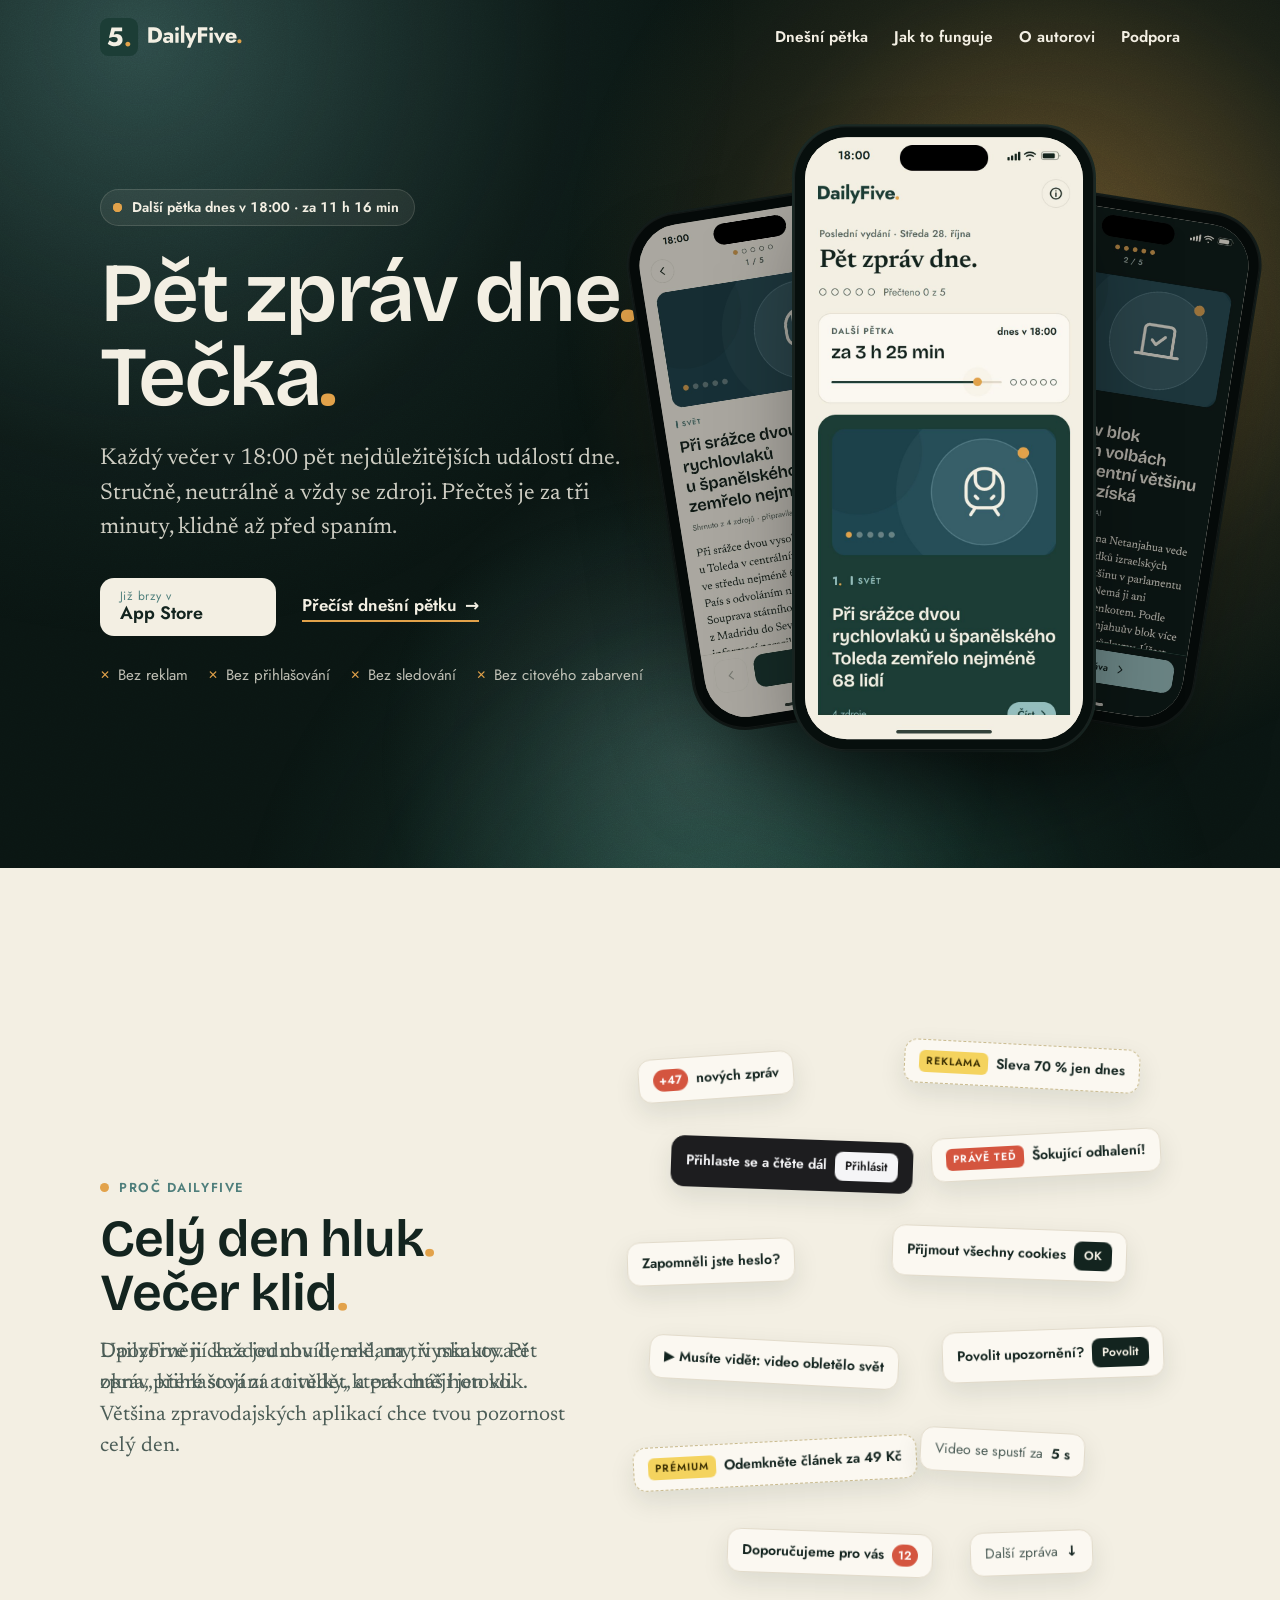
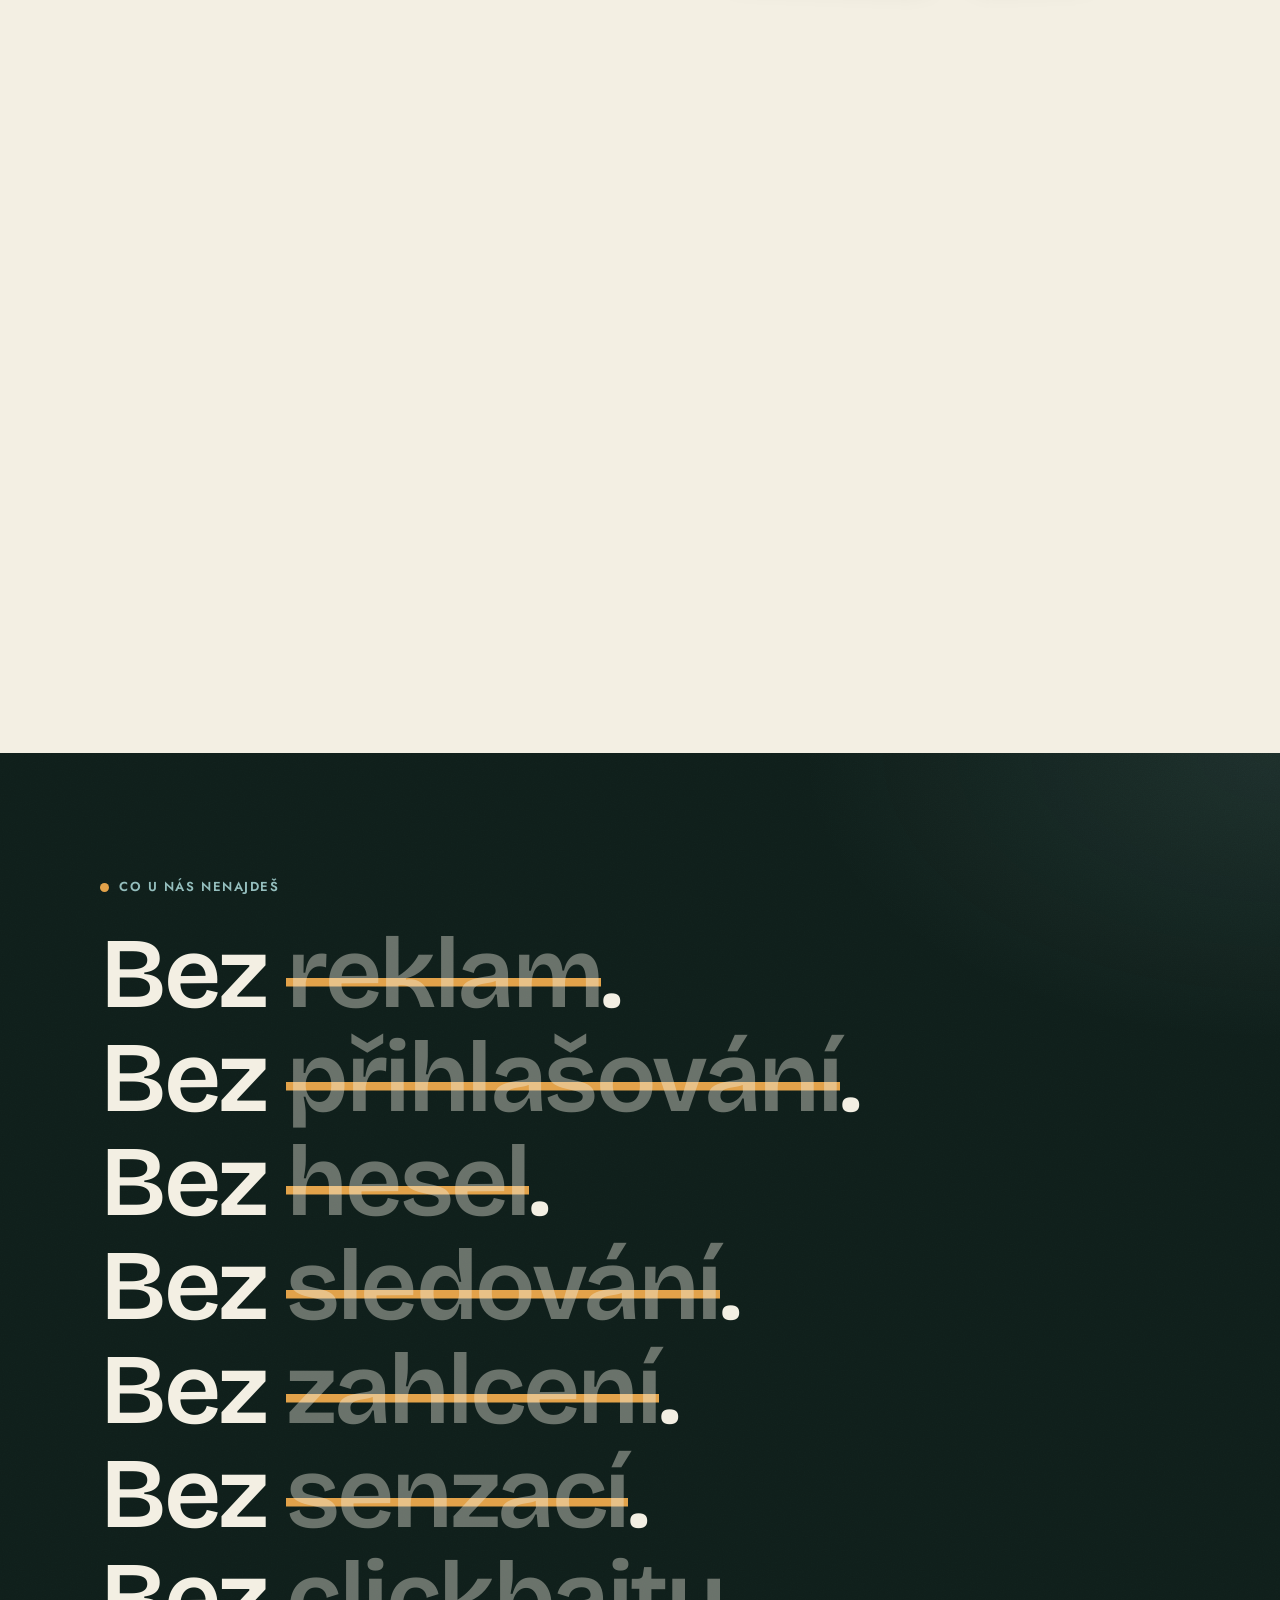
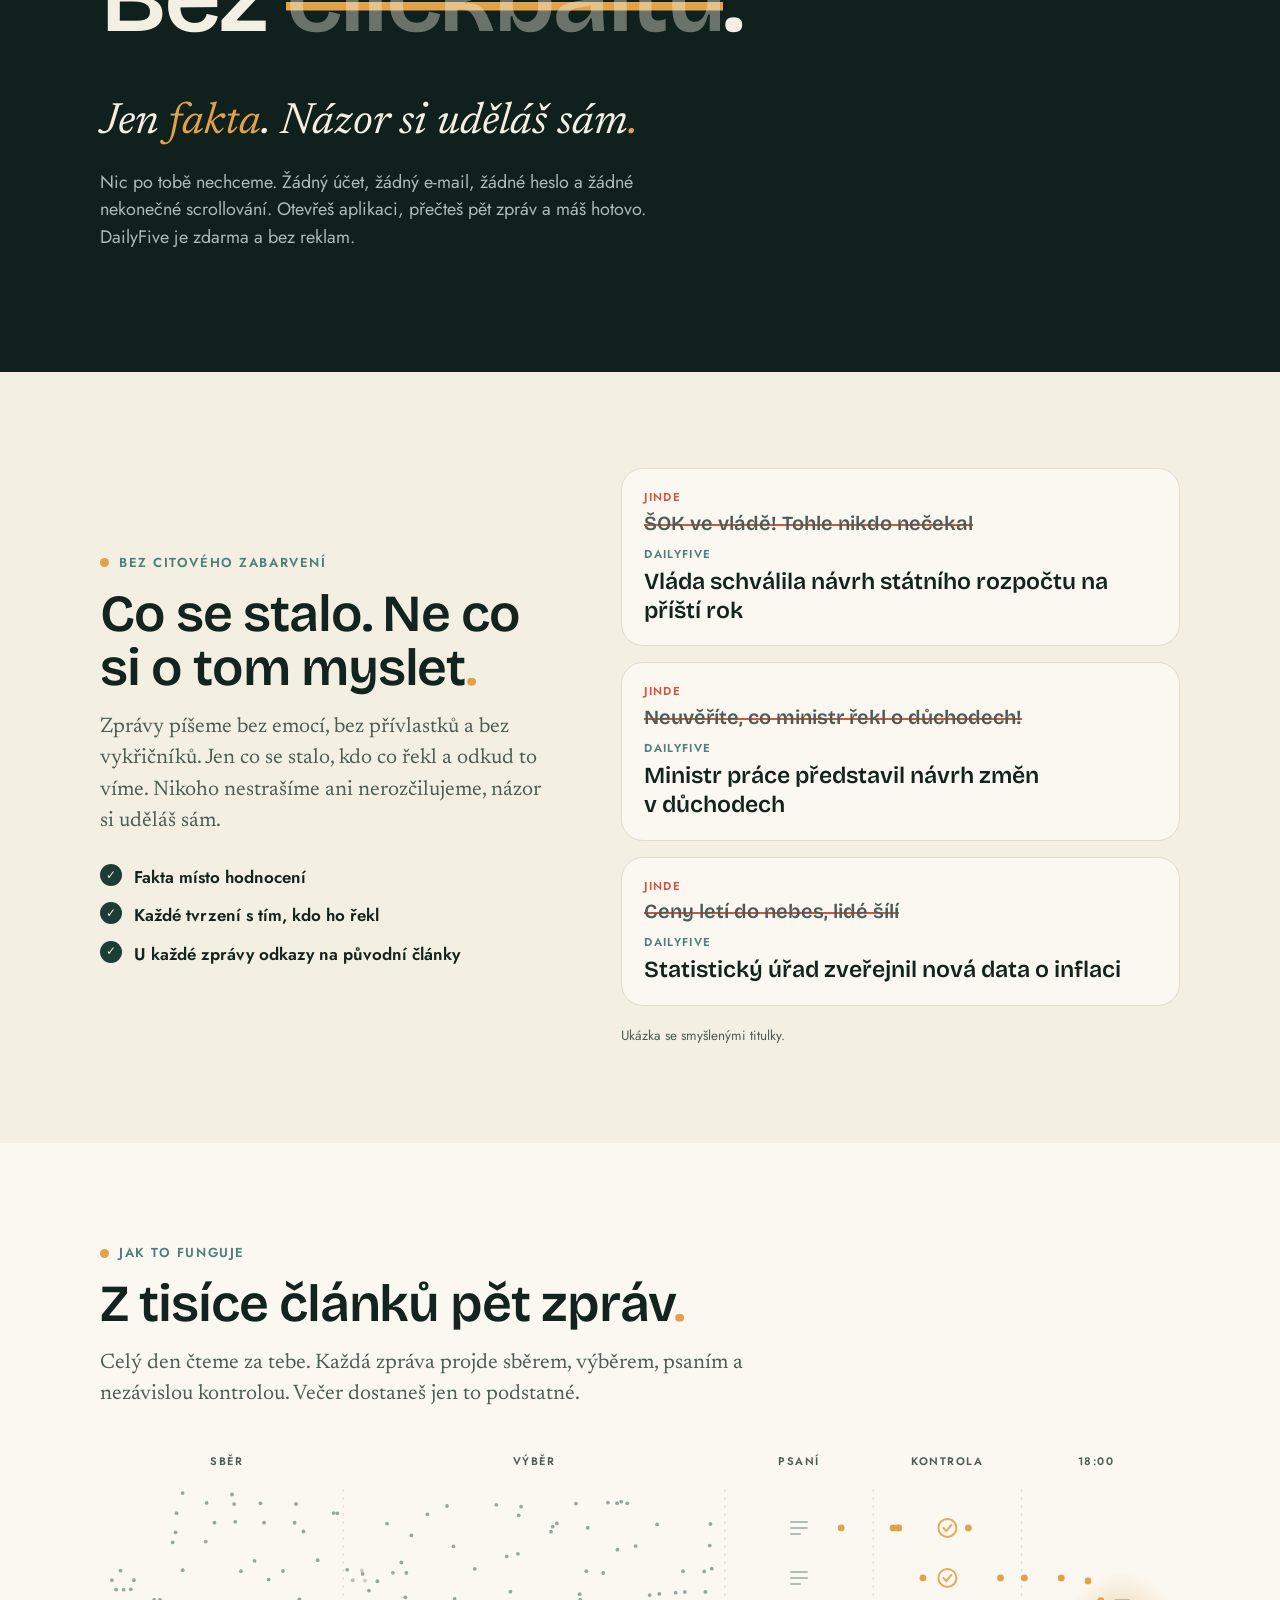
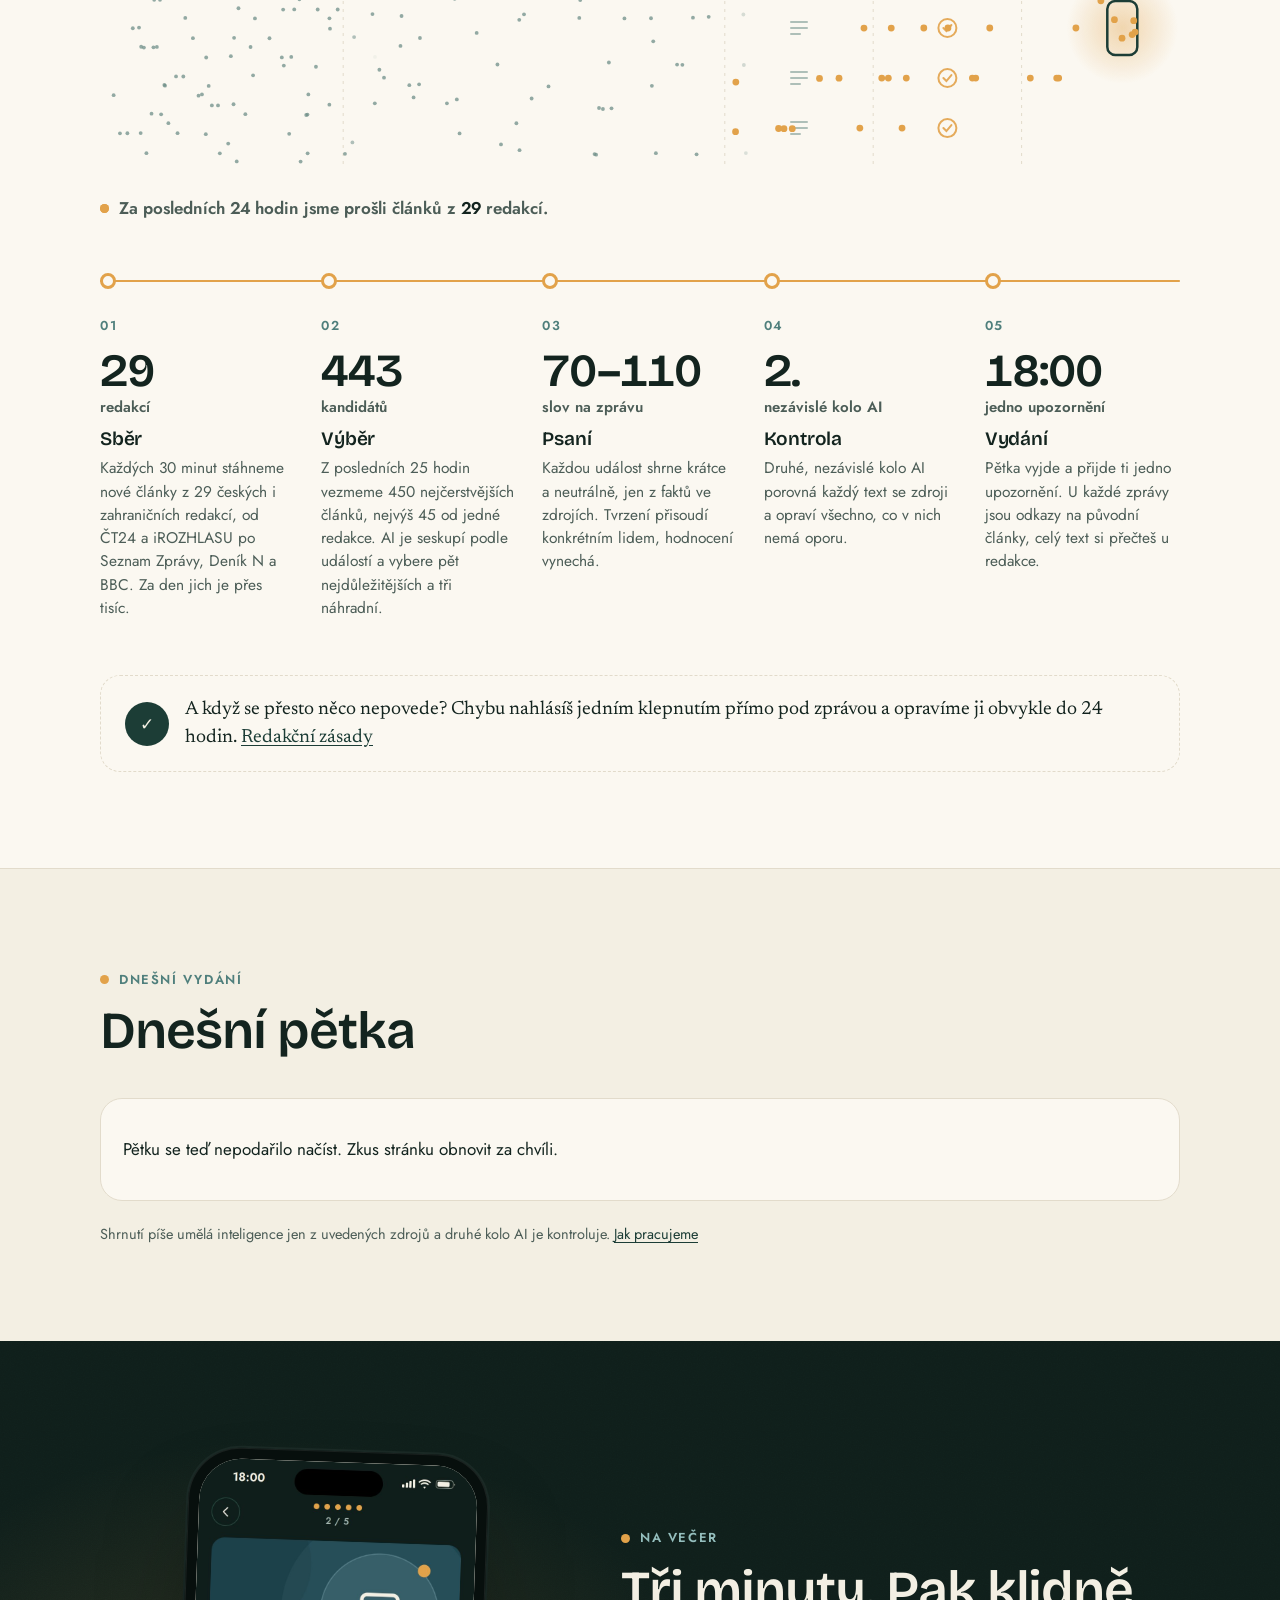
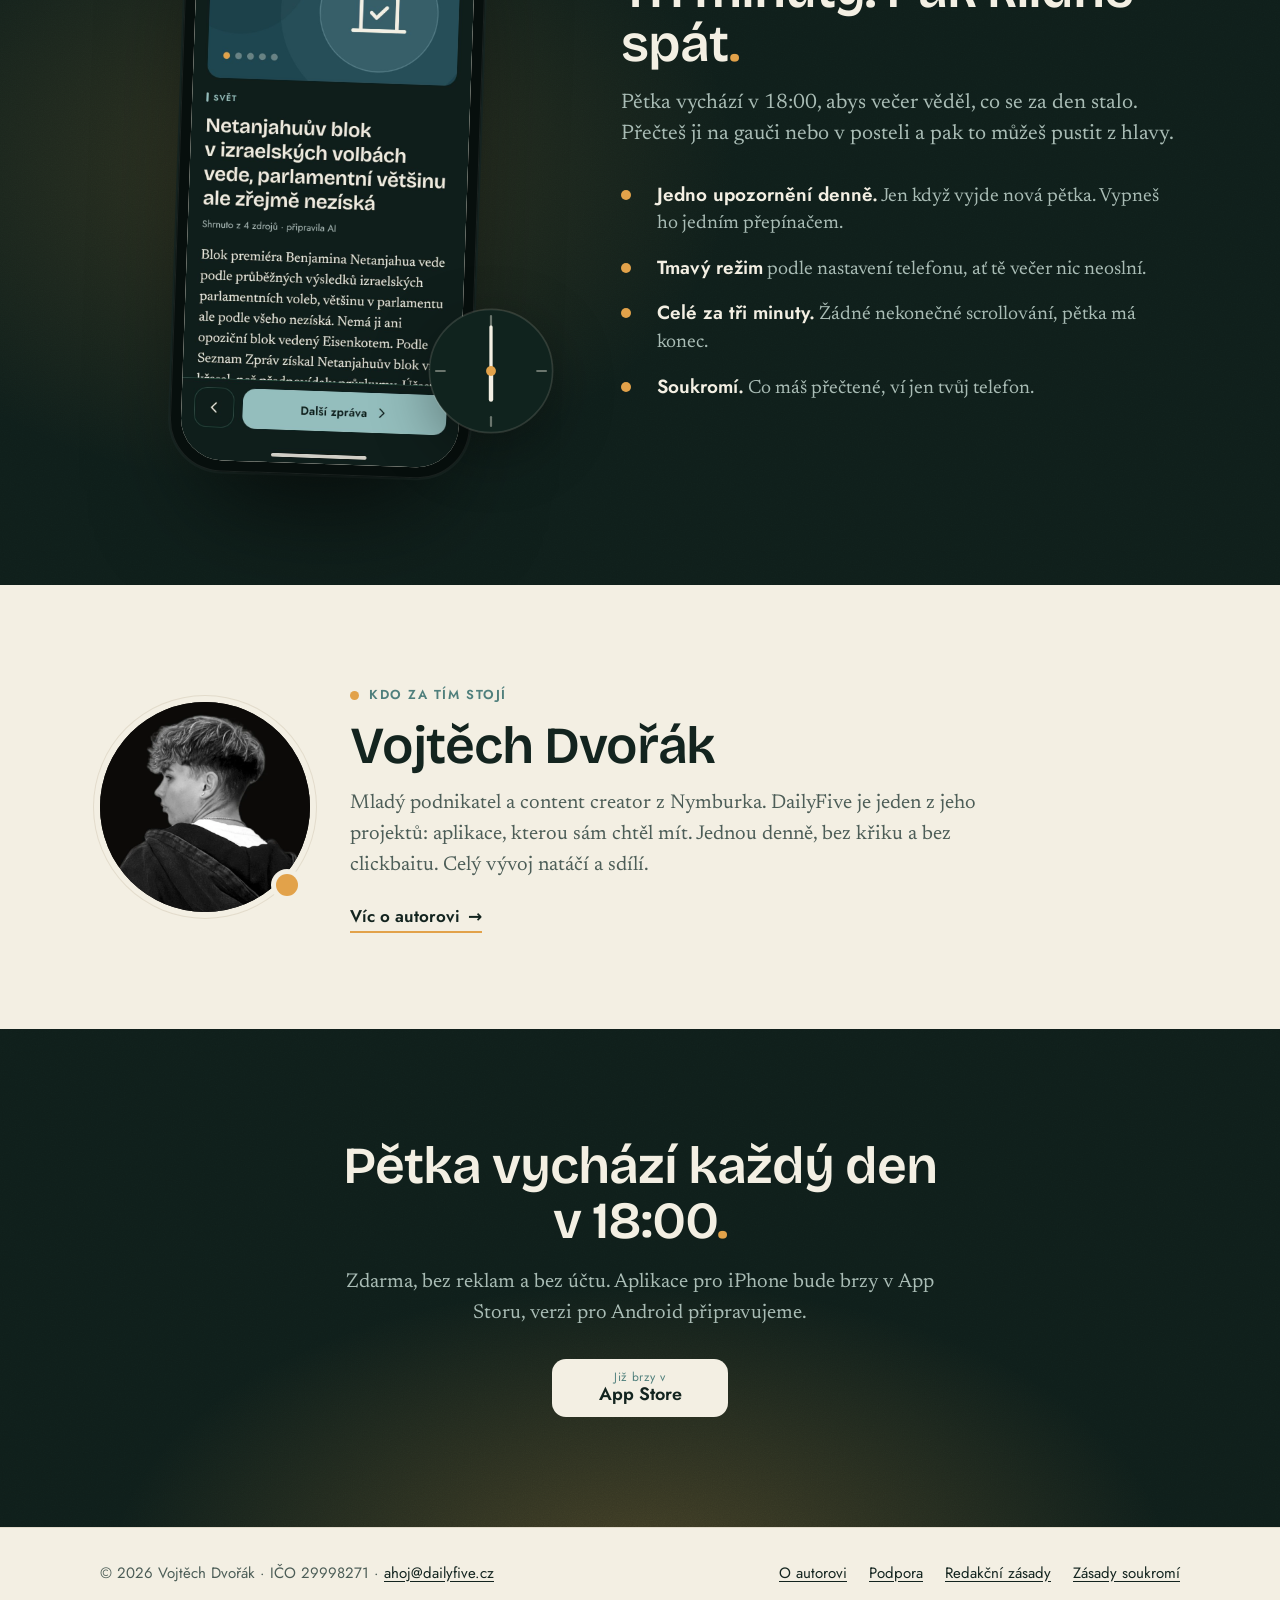
==== commit 3c949a0a: "Web 2026-10-29" ====
--- a/index.html
+++ b/index.html
@@ -68,6 +68,7 @@
   <a class="skip" href="#obsah">Přeskočit na obsah</a>
 
   <div class="night hero-wrap">
+    <div class="aurora" aria-hidden="true"><i class="a1"></i><i class="a2"></i><i class="a3"></i><i class="a4"></i></div>
     <header class="site-header on-dark">
       <div class="wrap">
         <a class="logo" href="/" aria-label="DailyFive – úvod"><img src="/assets/logo-light.svg" alt="DailyFive" width="166" height="38"></a>
@@ -94,11 +95,14 @@
             <li>Bez reklam</li>
             <li>Bez přihlašování</li>
             <li>Bez sledování</li>
+            <li>Bez citového zabarvení</li>
           </ul>
         </div>
         <div class="hero-visual">
-          <div class="lamp" aria-hidden="true"></div>
-          <div class="phone float">
+          <div class="phones">
+            <div class="slot left" aria-hidden="true"><div class="phone float"><div class="phone-screen"><img src="/assets/app-story.jpg" alt="" width="780" height="1688" decoding="async"></div></div></div>
+            <div class="slot right" aria-hidden="true"><div class="phone float"><div class="phone-screen"><img src="/assets/app-dark.jpg" alt="" width="780" height="1688" decoding="async"></div></div></div>
+            <div class="slot front"><div class="phone float">
             <div class="phone-screen">
               <img src="/assets/app-home.jpg" alt="Aplikace DailyFive: dnešní pětka zpráv" width="780" height="1688" fetchpriority="high">
               <div class="notif" data-notif aria-hidden="true">
@@ -110,6 +114,7 @@
                 </div>
               </div>
             </div>
+            </div></div>
           </div>
         </div>
       </div>
@@ -143,7 +148,7 @@
               <span class="chip" style="--x:18%;--y:88%;--dx:-60;--dy:260;--r:2;--t:2.6;--d:1.4"><span class="chip-in">Doporučujeme pro vás <span class="badge">12</span></span></span>
               <span class="chip" style="--x:62%;--y:88%;--dx:200;--dy:240;--r:-2;--t:3;--d:0.4"><span class="chip-in"><span class="muted">Další zpráva</span> ↓</span></span>
               <div class="calm">
-                <p class="calm-head">Dnešní pětka <span>18:00</span></p>
+                <p class="calm-head"><span class="calm-label" data-calm-label>Dnešní pětka</span> <span>18:00</span></p>
                 <p class="calm-title">Pět zpráv dne<span class="dot">.</span></p>
                 <ol class="calm-list" data-calm>
                   <li style="--i:0"><b>1</b><span><i class="bar"></i><i class="bar"></i></span></li>
@@ -162,17 +167,48 @@
     <section class="night manifesto" aria-labelledby="bez-nadpis">
       <div class="wrap">
         <p class="kicker">Co u nás nenajdeš</p>
-        <h2 id="bez-nadpis" class="sr-only">Bez reklam, bez přihlašování, bez hesel, bez sledování, bez nekonečného scrollování a bez clickbaitu</h2>
+        <h2 id="bez-nadpis" class="sr-only">Bez reklam, bez přihlašování, bez hesel, bez sledování, bez zahlcení, bez senzací a bez clickbaitu</h2>
         <ul class="bez">
           <li>Bez <span class="x">reklam</span>.</li>
           <li>Bez <span class="x">přihlašování</span>.</li>
           <li>Bez <span class="x">hesel</span>.</li>
           <li>Bez <span class="x">sledování</span>.</li>
-          <li>Bez <span class="x">nekonečného scrollování</span>.</li>
+          <li>Bez <span class="x">zahlcení</span>.</li>
+          <li>Bez <span class="x">senzací</span>.</li>
           <li>Bez <span class="x">clickbaitu</span>.</li>
         </ul>
-        <p class="bez-end reveal">Jen <em>pět zpráv</em>. A klid<span class="dot">.</span></p>
-        <p class="bez-note reveal">Nic po tobě nechceme. Žádný účet, žádný e-mail, žádné heslo. Otevřeš aplikaci a čteš. DailyFive je zdarma a bez reklam.</p>
+        <p class="bez-end reveal">Jen <em>fakta</em>. Názor si uděláš sám<span class="dot">.</span></p>
+        <p class="bez-note reveal">Nic po tobě nechceme. Žádný účet, žádný e-mail, žádné heslo a žádné nekonečné scrollování. Otevřeš aplikaci, přečteš pět zpráv a máš hotovo. DailyFive je zdarma a bez reklam.</p>
+      </div>
+    </section>
+
+    <section class="section neutral" id="neutralne" aria-labelledby="neutralne-nadpis">
+      <div class="wrap neutral-grid">
+        <div class="neutral-copy reveal">
+          <p class="kicker">Bez citového zabarvení</p>
+          <h2 id="neutralne-nadpis">Co se stalo. Ne&nbsp;co si o&nbsp;tom myslet<span class="dot">.</span></h2>
+          <p class="sub">Zprávy píšeme bez emocí, bez přívlastků a&nbsp;bez vykřičníků. Jen co se stalo, kdo co řekl a&nbsp;odkud to víme. Nikoho nestrašíme ani nerozčilujeme, názor si uděláš sám.</p>
+          <ul class="neutral-points">
+            <li>Fakta místo hodnocení</li>
+            <li>Každé tvrzení s&nbsp;tím, kdo ho řekl</li>
+            <li>U&nbsp;každé zprávy odkazy na původní články</li>
+          </ul>
+        </div>
+        <div class="headlines" data-headlines>
+          <div class="hl-pair" style="--i:0">
+            <p class="hl-bad"><span class="hl-tag">Jinde</span><span class="hl-text">ŠOK ve vládě! Tohle nikdo nečekal</span></p>
+            <p class="hl-good"><span class="hl-tag">DailyFive</span><span class="hl-text">Vláda schválila návrh státního rozpočtu na příští rok</span></p>
+          </div>
+          <div class="hl-pair" style="--i:1">
+            <p class="hl-bad"><span class="hl-tag">Jinde</span><span class="hl-text">Neuvěříte, co ministr řekl o&nbsp;důchodech!</span></p>
+            <p class="hl-good"><span class="hl-tag">DailyFive</span><span class="hl-text">Ministr práce představil návrh změn v&nbsp;důchodech</span></p>
+          </div>
+          <div class="hl-pair" style="--i:2">
+            <p class="hl-bad"><span class="hl-tag">Jinde</span><span class="hl-text">Ceny letí do nebes, lidé šílí</span></p>
+            <p class="hl-good"><span class="hl-tag">DailyFive</span><span class="hl-text">Statistický úřad zveřejnil nová data o&nbsp;inflaci</span></p>
+          </div>
+          <p class="hl-note">Ukázka se smyšlenými titulky.</p>
+        </div>
       </div>
     </section>
 
@@ -280,7 +316,7 @@
     <section class="section" aria-labelledby="autor-nadpis">
       <div class="wrap teaser reveal">
         <a class="avatar-wrap" href="/autor/" aria-label="Vojtěch Dvořák, víc o autorovi">
-          <span class="avatar-photo"><img src="/assets/autor/vojtech-dvorak-dubaj-480.webp" alt="Vojtěch Dvořák" width="480" height="640" loading="lazy"></span>
+          <span class="avatar-photo"><img src="/assets/autor/vojtech-dvorak-portret-640.webp" alt="Vojtěch Dvořák" width="640" height="640" loading="lazy"></span>
         </a>
         <div>
           <p class="kicker">Kdo za tím stojí</p>
--- a/assets/styles.css
+++ b/assets/styles.css
@@ -105,7 +105,10 @@
 .section-head { margin-bottom: 40px; max-width: 42em; }
 .section-head .sub, .sub { font-family: var(--body); font-size: clamp(19px, 2vw, 21px); line-height: 1.5; color: var(--muted); margin: 16px 0 0; }
 .small { font-size: 14.5px; color: var(--muted); }
-.night { background: var(--band); color: var(--band-text); position: relative; overflow: hidden; }
+.night { background: var(--band); color: var(--band-text); position: relative; overflow: hidden; isolation: isolate; }
+/* Jemné zrno přes tmavé pásy: rozbije „schody“ v přechodech barev, aby byly hladké i na velkých displejích */
+.night::after { content: ""; position: absolute; inset: 0; z-index: -1; pointer-events: none; opacity: 0.22; mix-blend-mode: overlay;
+  background-image: url("data:image/svg+xml,%3Csvg xmlns='http://www.w3.org/2000/svg' width='180' height='180'%3E%3Cfilter id='n'%3E%3CfeTurbulence type='fractalNoise' baseFrequency='0.85' numOctaves='3' stitchTiles='stitch'/%3E%3CfeColorMatrix type='saturate' values='0'/%3E%3C/filter%3E%3Crect width='100%25' height='100%25' filter='url(%23n)'/%3E%3C/svg%3E"); }
 .night .sub { color: var(--band-muted); }
 .arrow-link { display: inline-flex; align-items: center; gap: 8px; font-weight: 600; color: var(--text); text-decoration: none; border-bottom: 2px solid var(--amber); padding-bottom: 2px; }
 .arrow-link::after { content: "→"; transition: transform 0.3s var(--ease); }
@@ -128,12 +131,18 @@
 .phone-screen > img { width: 100%; height: 100%; object-fit: cover; object-position: top; }
 
 /* ---------- Úvod (večer) ---------- */
-.hero-wrap {
-  background:
-    radial-gradient(900px 640px at 80% 58%, rgba(226, 162, 74, 0.2), transparent 62%),
-    radial-gradient(760px 520px at 8% 0%, rgba(148, 190, 189, 0.12), transparent 62%),
-    linear-gradient(180deg, #0b1815 0%, var(--forest-deep) 100%);
-}
+.hero-wrap { background: #0a1512; }
+/* Pozadí úvodu: velká měkká světla (lampa, šalvěj, les), která se pomalu přelévají */
+.aurora { position: absolute; inset: 0; z-index: -2; overflow: hidden; pointer-events: none; }
+.aurora i { position: absolute; display: block; border-radius: 50%; will-change: transform; }
+.a1 { width: 980px; height: 980px; right: -260px; top: -200px; background: radial-gradient(closest-side, rgba(226, 162, 74, 0.46) 0%, rgba(226, 162, 74, 0.24) 38%, rgba(226, 162, 74, 0.08) 66%, rgba(226, 162, 74, 0) 100%); animation: drift-a 24s ease-in-out infinite alternate; }
+.a2 { width: 1200px; height: 1200px; left: -460px; top: -560px; background: radial-gradient(closest-side, rgba(79, 127, 124, 0.5) 0%, rgba(79, 127, 124, 0.22) 42%, rgba(79, 127, 124, 0.06) 70%, rgba(79, 127, 124, 0) 100%); animation: drift-b 30s ease-in-out infinite alternate; }
+.a3 { width: 1000px; height: 1000px; left: 18%; bottom: -620px; background: radial-gradient(closest-side, rgba(36, 82, 71, 0.85) 0%, rgba(36, 82, 71, 0.4) 45%, rgba(36, 82, 71, 0.1) 75%, rgba(36, 82, 71, 0) 100%); animation: drift-c 36s ease-in-out infinite alternate; }
+.a4 { width: 620px; height: 620px; right: 22%; bottom: -200px; background: radial-gradient(closest-side, rgba(148, 190, 189, 0.2) 0%, rgba(148, 190, 189, 0.07) 55%, rgba(148, 190, 189, 0) 100%); animation: drift-d 28s ease-in-out infinite alternate; }
+@keyframes drift-a { to { transform: translate(-140px, 90px) scale(1.12); } }
+@keyframes drift-b { to { transform: translate(160px, 120px) scale(0.92); } }
+@keyframes drift-c { to { transform: translate(-120px, -90px) scale(1.08); } }
+@keyframes drift-d { to { transform: translate(110px, -70px) scale(1.18); } }
 .hero { padding: 44px 0 110px; }
 .hero .wrap { display: grid; grid-template-columns: 1.08fr 0.92fr; gap: 56px; align-items: center; }
 .hero h1 { color: var(--linen); }
@@ -147,11 +156,20 @@
 .no-list li { display: inline-flex; align-items: center; gap: 8px; }
 .no-list li::before { content: "✕"; font-size: 12px; color: var(--amber); }
 
-.hero-visual { position: relative; display: grid; place-items: center; min-height: 560px; }
-.lamp { position: absolute; width: 560px; height: 560px; border-radius: 50%; background: radial-gradient(circle, rgba(226, 162, 74, 0.34) 0%, rgba(226, 162, 74, 0.1) 42%, transparent 70%); animation: glow 8s ease-in-out infinite; pointer-events: none; }
-@keyframes glow { 0%, 100% { transform: scale(1); opacity: 0.85; } 50% { transform: scale(1.07); opacity: 1; } }
+.hero-visual { position: relative; display: grid; place-items: center; min-height: 600px; }
+/* Tři telefony: vepředu dnešní pětka s upozorněním, za ním detail zprávy a tmavý režim */
+.phones { position: relative; width: min(560px, 100%); height: 640px; }
+.slot { position: absolute; left: 50%; top: 50%; }
+.slot .phone { width: 100%; }
+.slot.front { z-index: 2; width: 300px; transform: translate(-50%, -50%); }
+.slot.left, .slot.right { z-index: 1; width: 252px; }
+.slot.left { transform: translate(calc(-50% - 158px), -46%) rotate(-9deg); }
+.slot.right { transform: translate(calc(-50% + 158px), -46%) rotate(9deg); }
+.slot.left .phone, .slot.right .phone { filter: brightness(0.7) saturate(0.9); }
 .float { animation: float 9s ease-in-out infinite; }
-@keyframes float { 0%, 100% { transform: translateY(0) rotate(-1.2deg); } 50% { transform: translateY(-12px) rotate(-0.4deg); } }
+.slot.left .float { animation-duration: 11s; animation-delay: -3s; }
+.slot.right .float { animation-duration: 12s; animation-delay: -7s; }
+@keyframes float { 0%, 100% { transform: translateY(0); } 50% { transform: translateY(-12px); } }
 
 /* Upozornění v telefonu (jako na iPhonu) */
 .notif { position: absolute; left: 4.5%; right: 4.5%; top: 6.6%; z-index: 2; display: grid; grid-template-columns: 38px 1fr; gap: 11px; align-items: center; padding: 11px 13px; border-radius: 22px;
@@ -168,9 +186,22 @@
 @media (max-width: 860px) {
   .hero { padding: 26px 0 80px; }
   .hero .wrap { grid-template-columns: 1fr; gap: 30px; }
-  .hero-visual { min-height: 0; padding: 20px 0 10px; }
-  .hero .phone { width: min(290px, 78%); }
-  .lamp { width: 420px; height: 420px; }
+  .hero-visual { min-height: 0; padding: 10px 0 0; }
+  .phones { height: 560px; }
+  .slot.front { width: 260px; }
+  .slot.left, .slot.right { width: 214px; }
+  .slot.left { transform: translate(calc(-50% - 118px), -46%) rotate(-9deg); }
+  .slot.right { transform: translate(calc(-50% + 118px), -46%) rotate(9deg); }
+  .a1 { width: 640px; height: 640px; right: -260px; top: auto; bottom: -120px; }
+  .a2 { width: 760px; height: 760px; left: -380px; top: -360px; }
+  .a3 { width: 700px; height: 700px; left: -10%; bottom: -460px; }
+}
+@media (max-width: 420px) {
+  .phones { height: 500px; }
+  .slot.front { width: 232px; }
+  .slot.left, .slot.right { width: 190px; }
+  .slot.left { transform: translate(calc(-50% - 96px), -46%) rotate(-9deg); }
+  .slot.right { transform: translate(calc(-50% + 96px), -46%) rotate(9deg); }
 }
 
 /* ---------- Hluk → klid (scrollovaná scéna) ---------- */
@@ -178,7 +209,7 @@
 .noise-copy .h-before { opacity: calc(1 - var(--swap, 1) * 0.62); }
 .noise-copy .h-after { opacity: calc(0.38 + var(--swap, 1) * 0.62); }
 .noise-sticky { padding: 96px 0; }
-.js-anim .noise-track.is-live { height: 270vh; }
+.js-anim .noise-track.is-live { height: 165vh; }
 .js-anim .is-live .noise-sticky { position: sticky; top: 0; height: 100vh; min-height: 600px; display: flex; align-items: center; padding: 0; overflow: hidden; }
 .noise-grid { display: grid; grid-template-columns: 0.92fr 1.08fr; gap: 56px; align-items: center; }
 .noise-copy { position: relative; z-index: 3; }
@@ -203,7 +234,7 @@
 .calm { position: absolute; left: 50%; top: 50%; z-index: 2; width: min(420px, 94%); padding: 24px 24px 14px; border-radius: 28px; background: var(--forest); color: var(--linen); box-shadow: 0 50px 90px -40px rgba(15, 30, 26, 0.6);
   transform: translate(-50%, calc(-50% + (1 - var(--in, 1)) * 46px)) scale(calc(0.95 + var(--in, 1) * 0.05)); opacity: var(--in, 1); }
 .calm-head { display: flex; justify-content: space-between; align-items: center; margin: 0; font-weight: 600; font-size: 12.5px; letter-spacing: 0.12em; text-transform: uppercase; color: var(--sage); }
-.calm-head span { color: var(--amber); letter-spacing: 0.04em; }
+.calm-head > span:last-child { color: var(--amber); letter-spacing: 0.04em; }
 .calm-title { font-family: var(--head); font-weight: 600; font-size: 27px; margin: 6px 0 10px; }
 .calm-list { list-style: none; margin: 0; padding: 0; }
 .calm-list li { display: grid; grid-template-columns: 24px 1fr; gap: 10px; align-items: start; padding: 11px 0; border-top: 1px solid var(--band-line); opacity: clamp(0, calc((var(--in, 1) - var(--i) * 0.11) * 3), 1); }
@@ -224,8 +255,8 @@
 
 /* ---------- Manifest: bez čeho jsme ---------- */
 .manifesto { padding: 120px 0; background: radial-gradient(800px 480px at 100% 0%, rgba(148, 190, 189, 0.1), transparent 60%), var(--band); }
-.bez { list-style: none; margin: 10px 0 0; padding: 0; font-family: var(--head); font-weight: 600; font-size: clamp(40px, 7.4vw, 100px); line-height: 1.04; letter-spacing: -0.035em; }
-.bez li { color: var(--linen); }
+.bez { list-style: none; margin: 10px 0 0; padding: 0; font-family: var(--head); font-weight: 600; font-size: clamp(28px, 8.2vw, 100px); line-height: 1.04; letter-spacing: -0.035em; }
+.bez li { color: var(--linen); white-space: nowrap; }
 /* Přeškrtnutí jako pozadí, aby se dlouhé slovo mohlo zalomit a čára se „dokreslila“ přes oba řádky */
 .x { color: rgba(243, 239, 227, 0.4); background-image: linear-gradient(var(--amber), var(--amber)); background-repeat: no-repeat; background-position: 0 58%; background-size: 100% 0.085em; transition: background-size 1.1s cubic-bezier(0.65, 0, 0.35, 1) 0.3s; }
 .js-anim .bez li { opacity: 0; transform: translateY(30px); transition: opacity 0.8s var(--ease), transform 0.8s var(--ease); }
@@ -234,6 +265,27 @@
 .bez-end { font-family: var(--body); font-style: italic; font-size: clamp(28px, 3.8vw, 44px); line-height: 1.25; margin: 46px 0 0; }
 .bez-end em { color: var(--amber); }
 .bez-note { max-width: 34em; margin: 18px 0 0; font-size: 18px; color: var(--band-muted); }
+
+/* ---------- Bez citového zabarvení: titulky jinde × u nás ---------- */
+.neutral { background: var(--bg); }
+.neutral-grid { display: grid; grid-template-columns: 0.9fr 1.1fr; gap: 64px; align-items: center; }
+.neutral-points { list-style: none; margin: 26px 0 0; padding: 0; display: grid; gap: 12px; }
+.neutral-points li { display: grid; grid-template-columns: 26px 1fr; gap: 8px; font-weight: 600; }
+.neutral-points li::before { content: "✓"; display: grid; place-items: center; width: 22px; height: 22px; border-radius: 50%; background: var(--forest); color: var(--linen); font-size: 12px; }
+.headlines { display: grid; gap: 16px; }
+.hl-pair { position: relative; display: grid; gap: 10px; padding: 20px 22px; border-radius: 22px; background: var(--surface); border: 1px solid var(--line); }
+.hl-pair p { margin: 0; display: grid; gap: 4px; }
+.hl-tag { font-weight: 600; font-size: 11.5px; letter-spacing: 0.12em; text-transform: uppercase; }
+.hl-bad .hl-tag { color: var(--noise); }
+.hl-good .hl-tag { color: var(--label); }
+.hl-text { font-family: var(--head); font-weight: 600; line-height: 1.25; }
+.hl-bad .hl-text { font-size: clamp(17px, 1.8vw, 20px); color: var(--muted); width: fit-content; background-image: linear-gradient(var(--noise), var(--noise)); background-repeat: no-repeat; background-position: 0 56%; background-size: 100% 2px; transition: background-size 0.8s cubic-bezier(0.65, 0, 0.35, 1), opacity 0.6s; transition-delay: calc(var(--i) * 0.9s + 0.4s); }
+.hl-good .hl-text { font-size: clamp(19px, 2.1vw, 23px); color: var(--text); }
+.hl-good { transition: opacity 0.7s var(--ease), transform 0.7s var(--ease); transition-delay: calc(var(--i) * 0.9s + 1.05s); }
+.js-anim .headlines:not(.is-in) .hl-bad .hl-text { background-size: 0% 2px; }
+.js-anim .headlines:not(.is-in) .hl-good { opacity: 0; transform: translateY(10px); }
+.hl-note { margin: 4px 0 0; font-size: 13.5px; color: var(--muted); }
+@media (max-width: 900px) { .neutral-grid { grid-template-columns: 1fr; gap: 36px; } }
 
 /* ---------- Jak vzniká pětka ---------- */
 .process { background: var(--surface); border-bottom: 1px solid var(--line); }
@@ -326,8 +378,8 @@
 
 /* ---------- Autor (upoutávka na úvodu) ---------- */
 .teaser { display: grid; grid-template-columns: auto 1fr; gap: 40px; align-items: center; }
-.avatar-photo { display: block; position: relative; width: 210px; height: 210px; border-radius: 50%; overflow: hidden; background: var(--line); box-shadow: 0 0 0 6px var(--bg), 0 0 0 7px var(--line); }
-.avatar-photo img { position: absolute; width: 170%; max-width: none; left: -14%; top: -50%; }
+.avatar-photo { display: block; position: relative; width: 210px; height: 210px; border-radius: 50%; overflow: hidden; background: #0b0b0b; box-shadow: 0 0 0 6px var(--bg), 0 0 0 7px var(--line); }
+.avatar-photo img { width: 100%; height: 100%; object-fit: cover; }
 .avatar-wrap { display: block; position: relative; width: max-content; }
 .avatar-wrap::after { content: ""; position: absolute; right: 12px; bottom: 16px; width: 22px; height: 22px; border-radius: 50%; background: var(--amber); box-shadow: 0 0 0 5px var(--bg); }
 .teaser .bio { font-family: var(--body); font-size: 20px; line-height: 1.55; margin: 14px 0 22px; max-width: 34em; color: var(--muted); }
@@ -351,7 +403,7 @@
 .social a:hover { border-color: var(--amber); transform: translateY(-2px); }
 .social a.main { background: var(--forest); border-color: var(--forest); color: var(--linen); }
 .profile-photo { position: relative; justify-self: center; width: min(440px, 100%); }
-.profile-photo img { width: 100%; aspect-ratio: 4 / 5; object-fit: cover; border-radius: 34px; box-shadow: 0 50px 90px -46px rgba(15, 30, 26, 0.7); }
+.profile-photo img { width: 100%; aspect-ratio: 900 / 891; object-fit: cover; border-radius: 34px; background: #0b0b0b; box-shadow: 0 50px 90px -46px rgba(15, 30, 26, 0.7); }
 .profile-photo::before { content: ""; position: absolute; left: -26px; top: 40px; width: 120px; height: 120px; border-radius: 50%; background: var(--amber); opacity: 0.9; z-index: -1; }
 .profile-photo figcaption { margin-top: 12px; font-size: 14px; color: var(--muted); text-align: center; }
 .facts { display: grid; grid-template-columns: repeat(4, 1fr); gap: 28px; padding: 40px 0; border-block: 1px solid var(--line); }
@@ -369,11 +421,9 @@
 .journey .when { margin: 0; font-family: var(--ui); font-weight: 600; font-size: 13px; letter-spacing: 0.12em; text-transform: uppercase; color: var(--label); }
 .journey h3 { margin: 4px 0 6px; font-size: 22px; }
 .journey p { margin: 0; font-family: var(--body); font-size: 18.5px; line-height: 1.5; color: var(--muted); }
-.gallery { display: grid; grid-template-columns: 1.15fr 1fr; gap: 16px; }
+.gallery { display: grid; grid-template-columns: repeat(3, 1fr); gap: 16px; }
 .gallery figure { margin: 0; position: relative; }
-.gallery img { width: 100%; height: 100%; object-fit: cover; border-radius: 26px; }
-.gallery figure:first-child img { aspect-ratio: 3 / 4; }
-.gallery figure:last-child img { aspect-ratio: 3 / 4; }
+.gallery img { width: 100%; aspect-ratio: 3 / 4.4; object-fit: cover; border-radius: 26px; background: #1a1a1a; }
 .gallery figcaption { position: absolute; left: 16px; bottom: 14px; padding: 6px 12px; border-radius: 999px; background: rgba(15, 30, 26, 0.7); color: var(--linen); font-size: 13.5px; font-weight: 600; -webkit-backdrop-filter: blur(8px); backdrop-filter: blur(8px); }
 .posts { list-style: none; margin: 0; padding: 0; border-top: 1px solid var(--line); }
 .posts a { display: grid; grid-template-columns: 1fr auto; gap: 6px 20px; align-items: baseline; padding: 20px 0; border-bottom: 1px solid var(--line); color: var(--text); text-decoration: none; }
@@ -393,6 +443,8 @@
 }
 @media (max-width: 520px) {
   .gallery { grid-template-columns: 1fr 1fr; gap: 10px; }
+  .gallery figure:first-child { grid-column: span 2; }
+  .gallery figure:first-child img { aspect-ratio: 4 / 3.4; }
   .gallery img { border-radius: 18px; }
   .gallery figcaption { left: 10px; bottom: 10px; font-size: 12px; }
   .posts a { grid-template-columns: 1fr; }
@@ -427,6 +479,6 @@
 /* Bez animací pro ty, kdo je mají v systému vypnuté */
 @media (prefers-reduced-motion: reduce) {
   html { scroll-behavior: auto; }
-  .skeleton, .lamp, .float, .chip-in, .pulse::after, .stories > li { animation: none; }
+  .skeleton, .aurora i, .float, .chip-in, .pulse::after, .stories > li { animation: none; }
   .notif { transition: none; }
 }
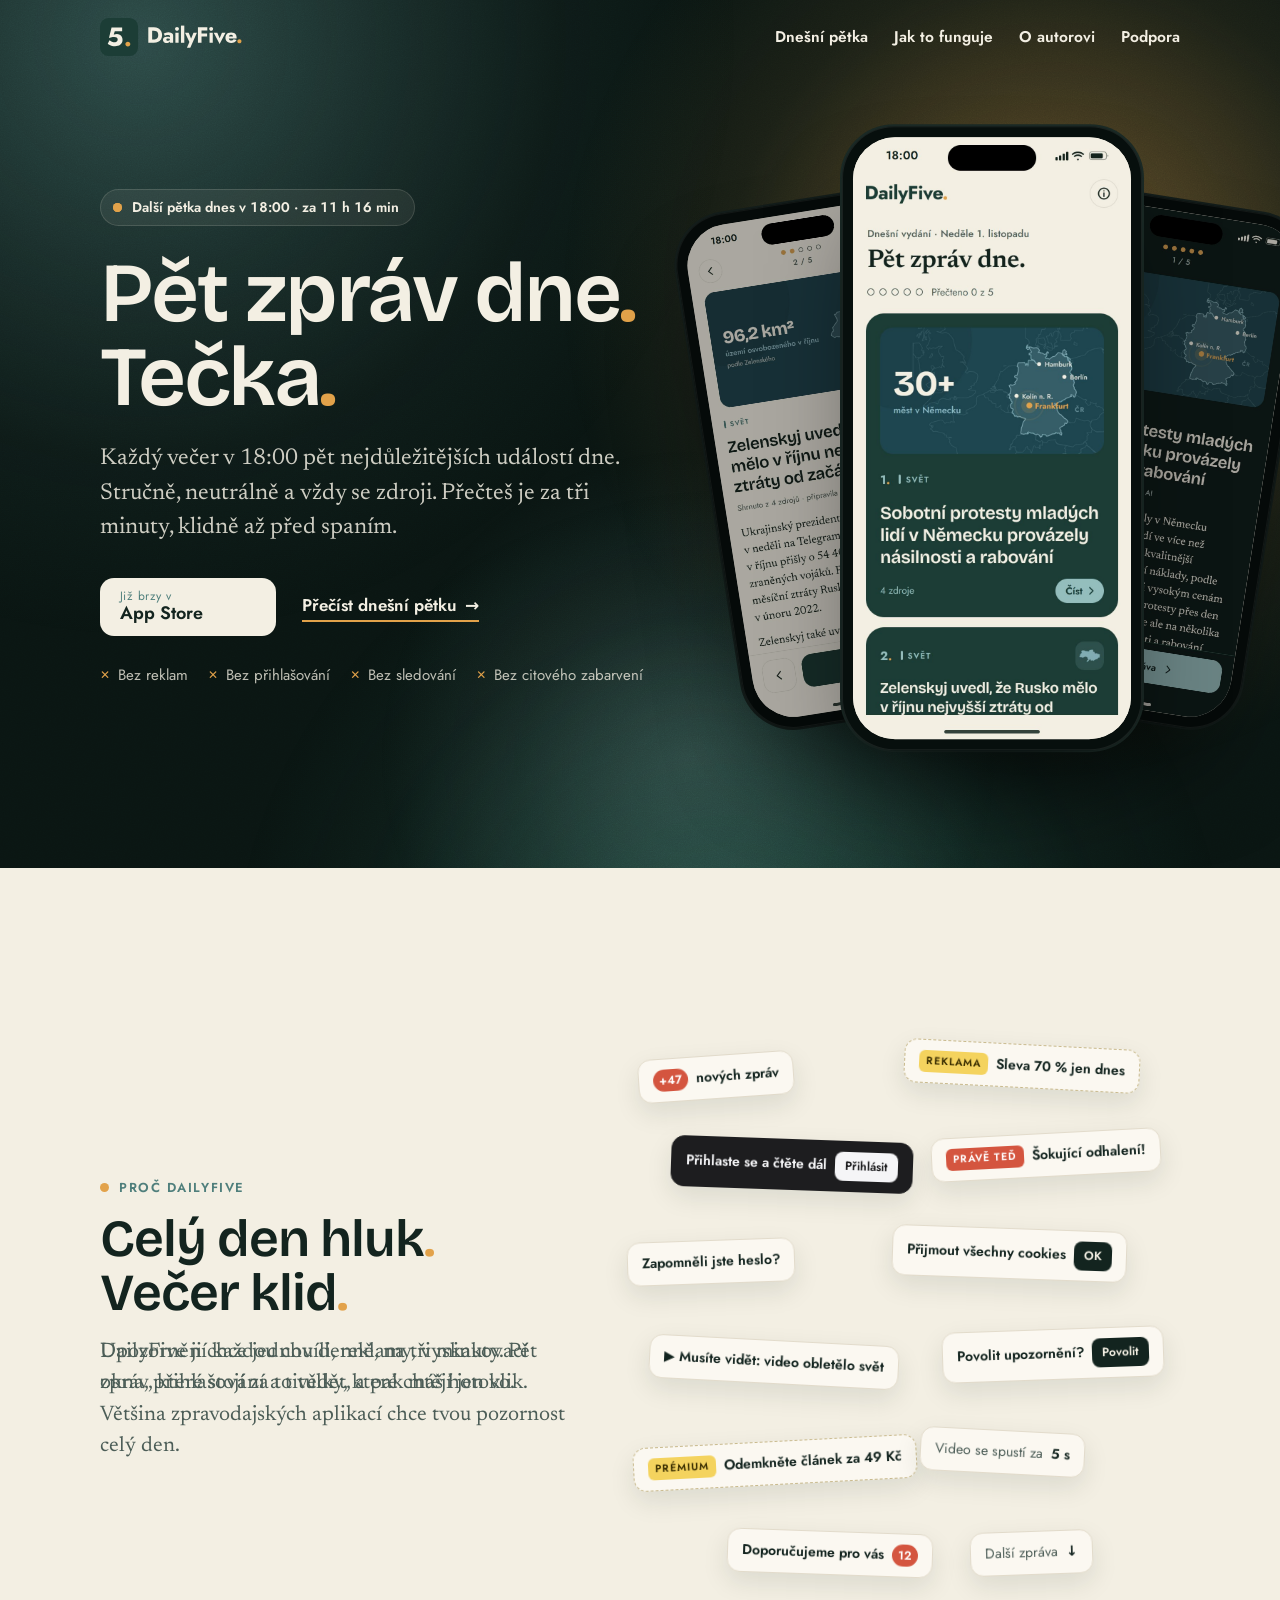
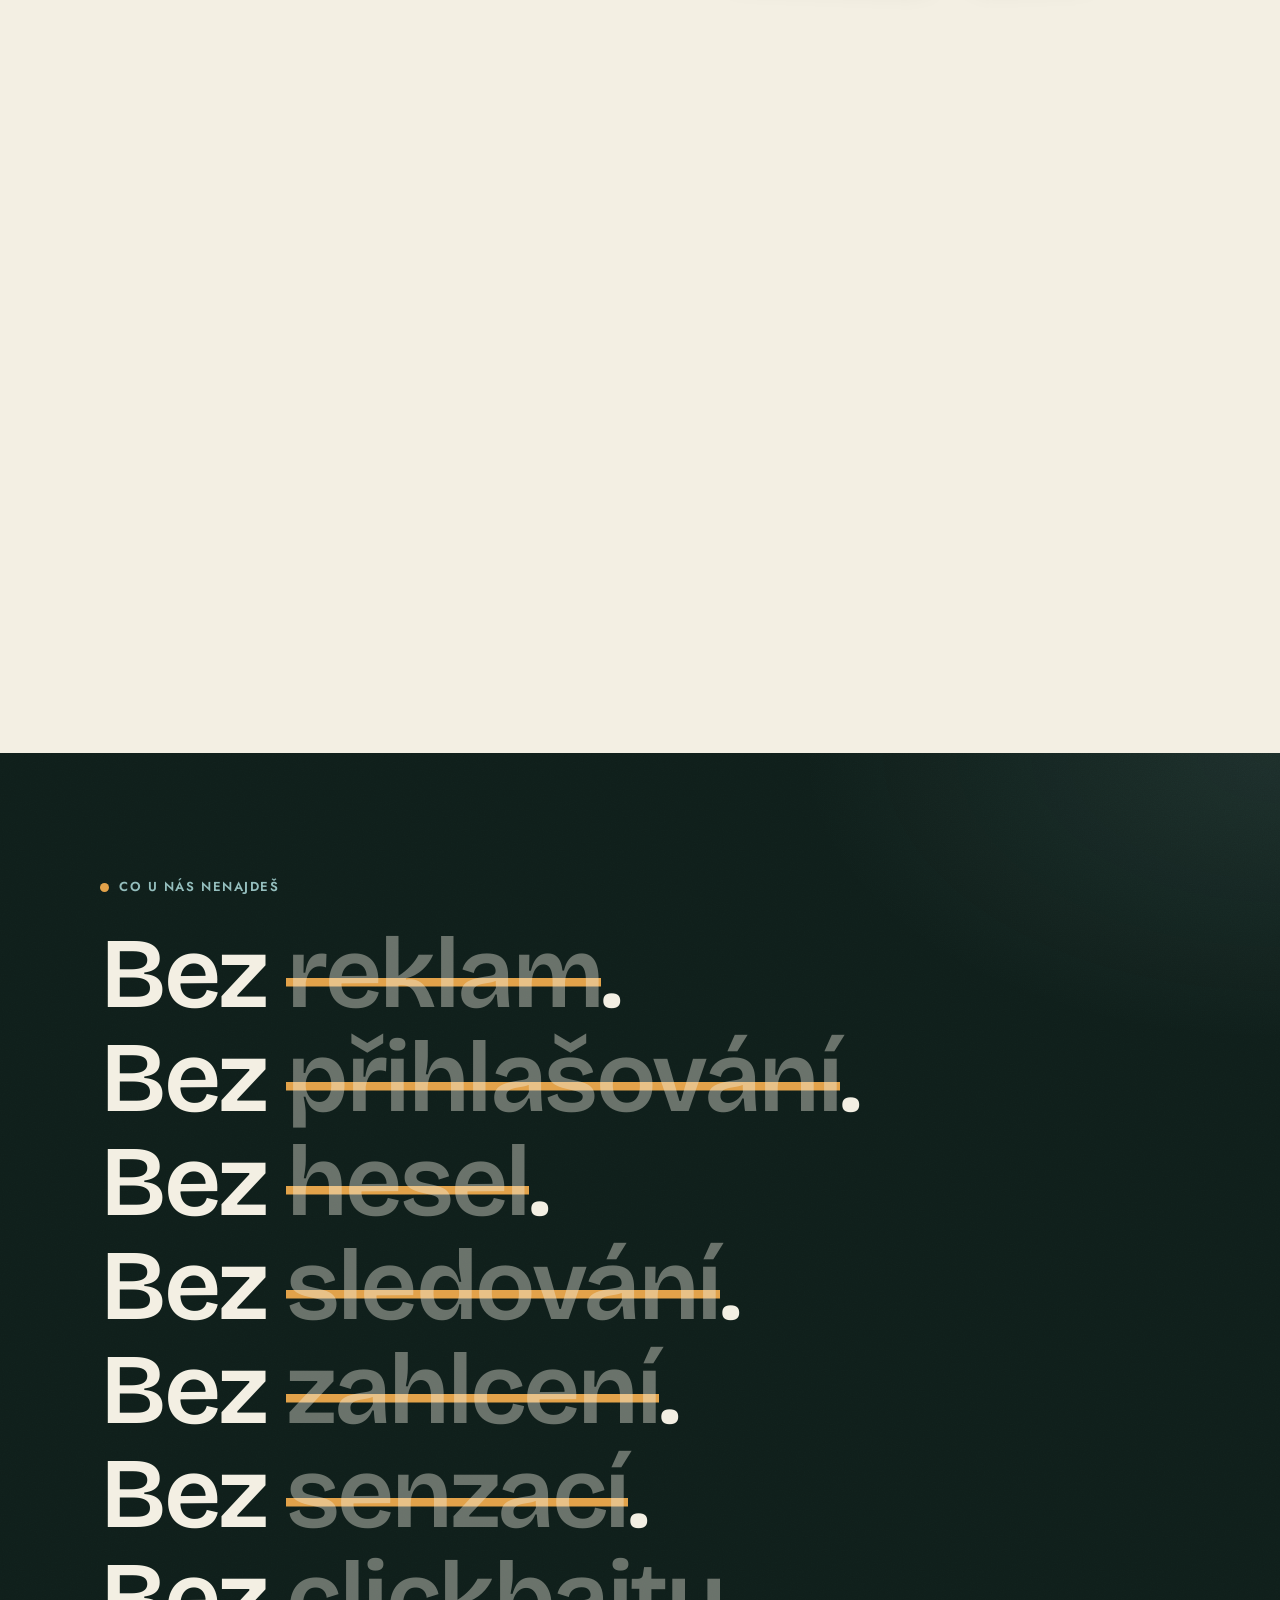
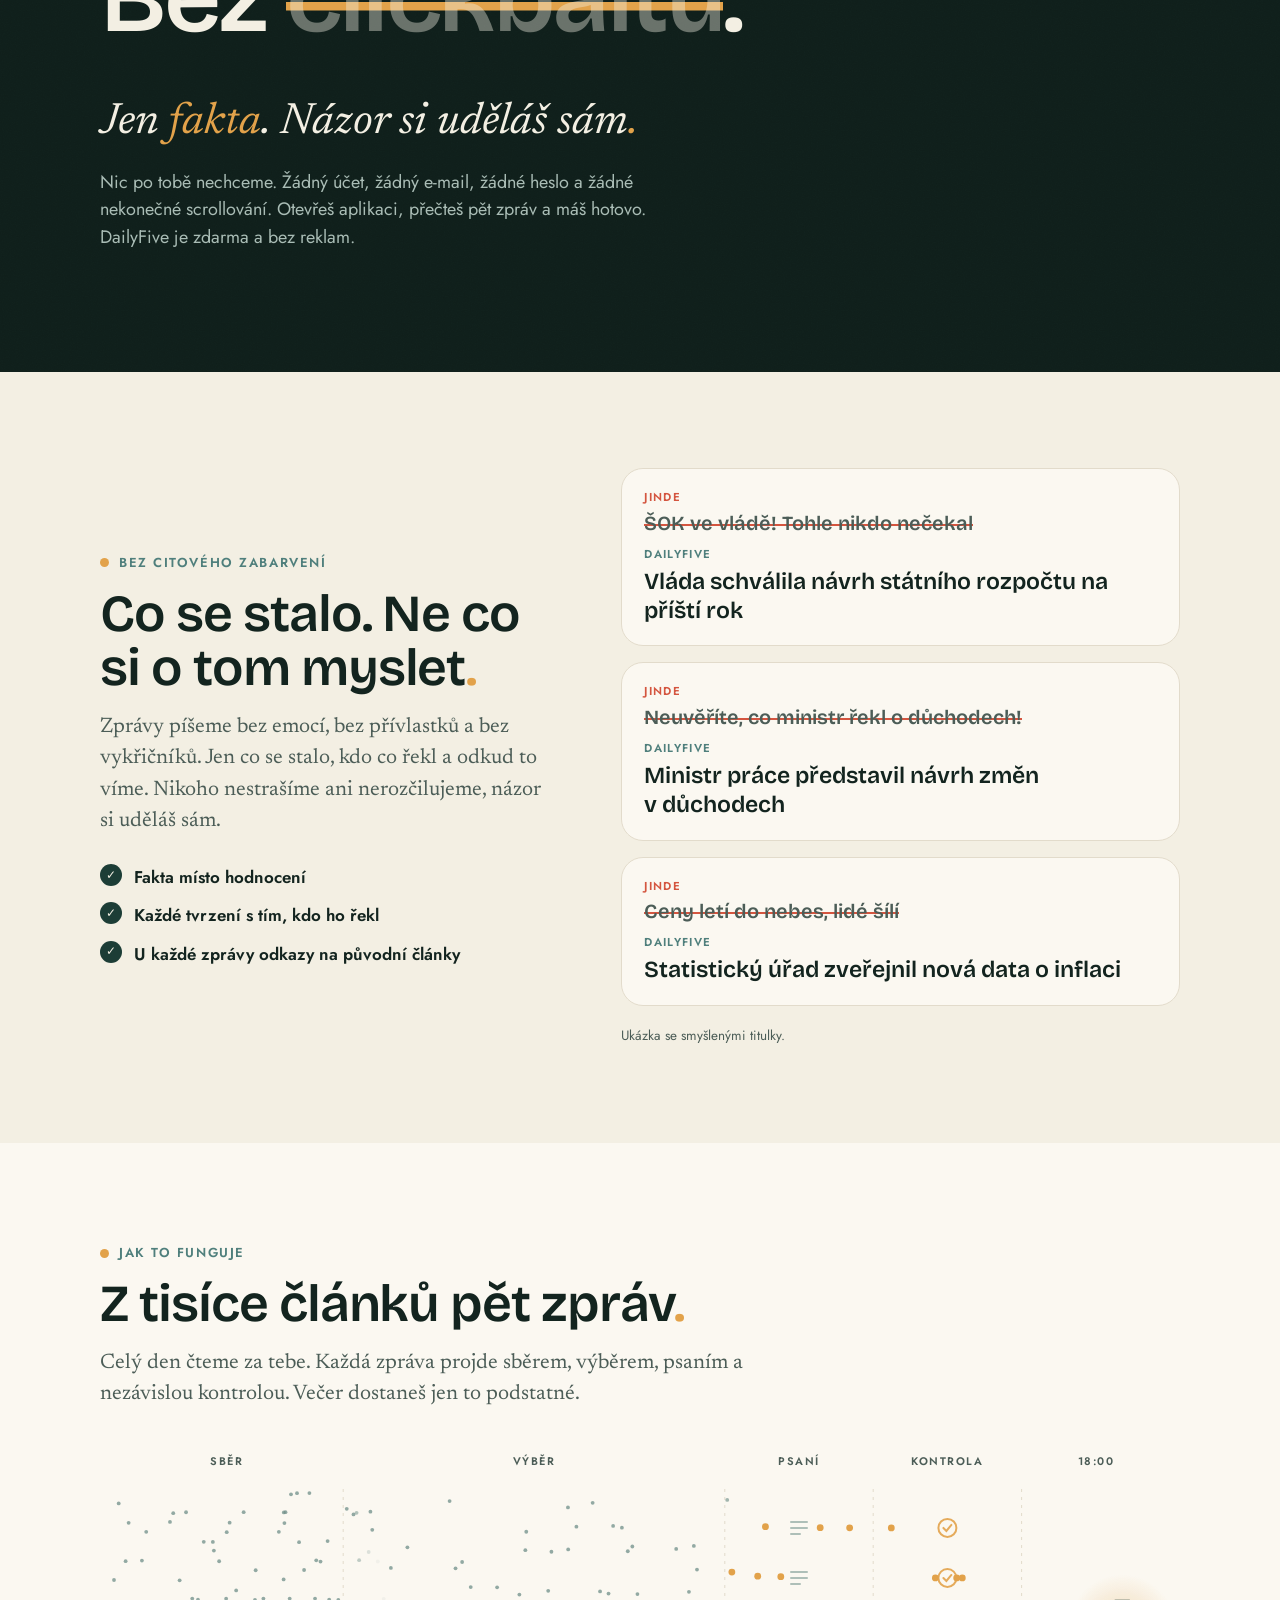
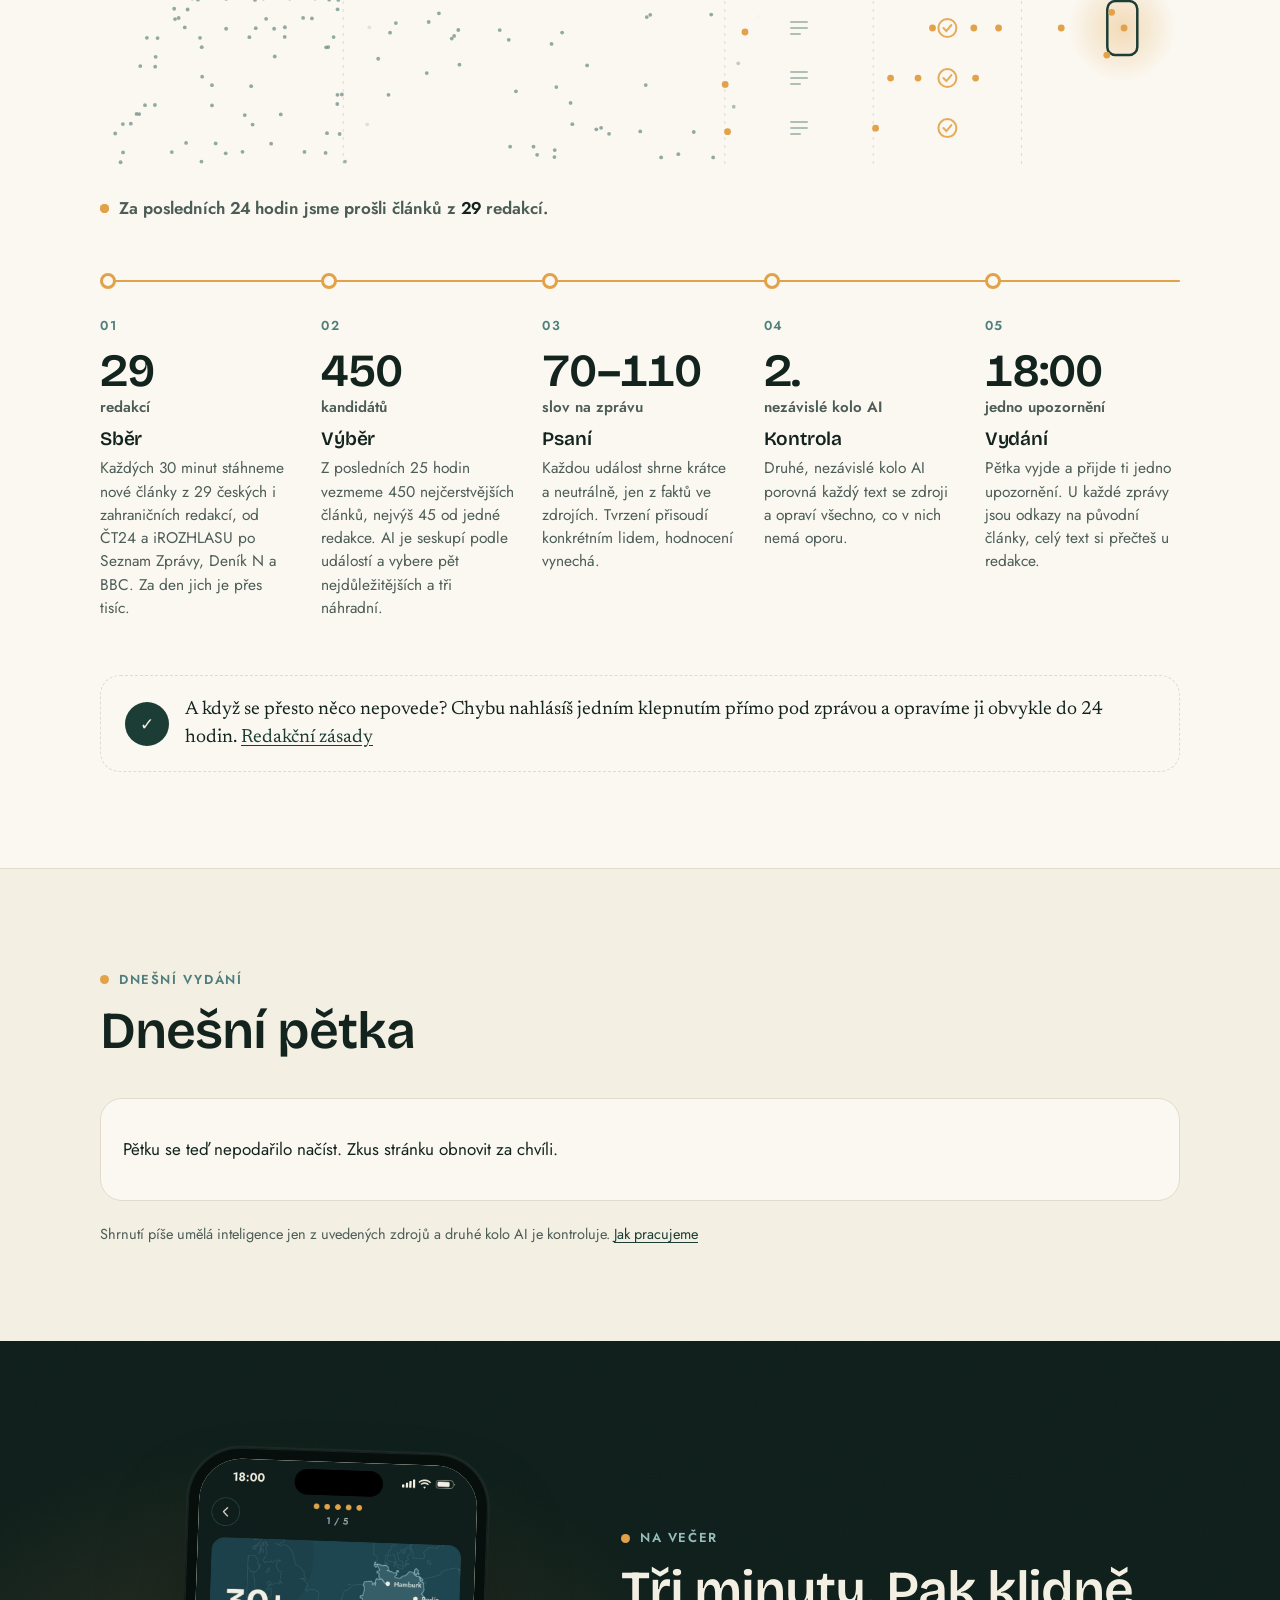
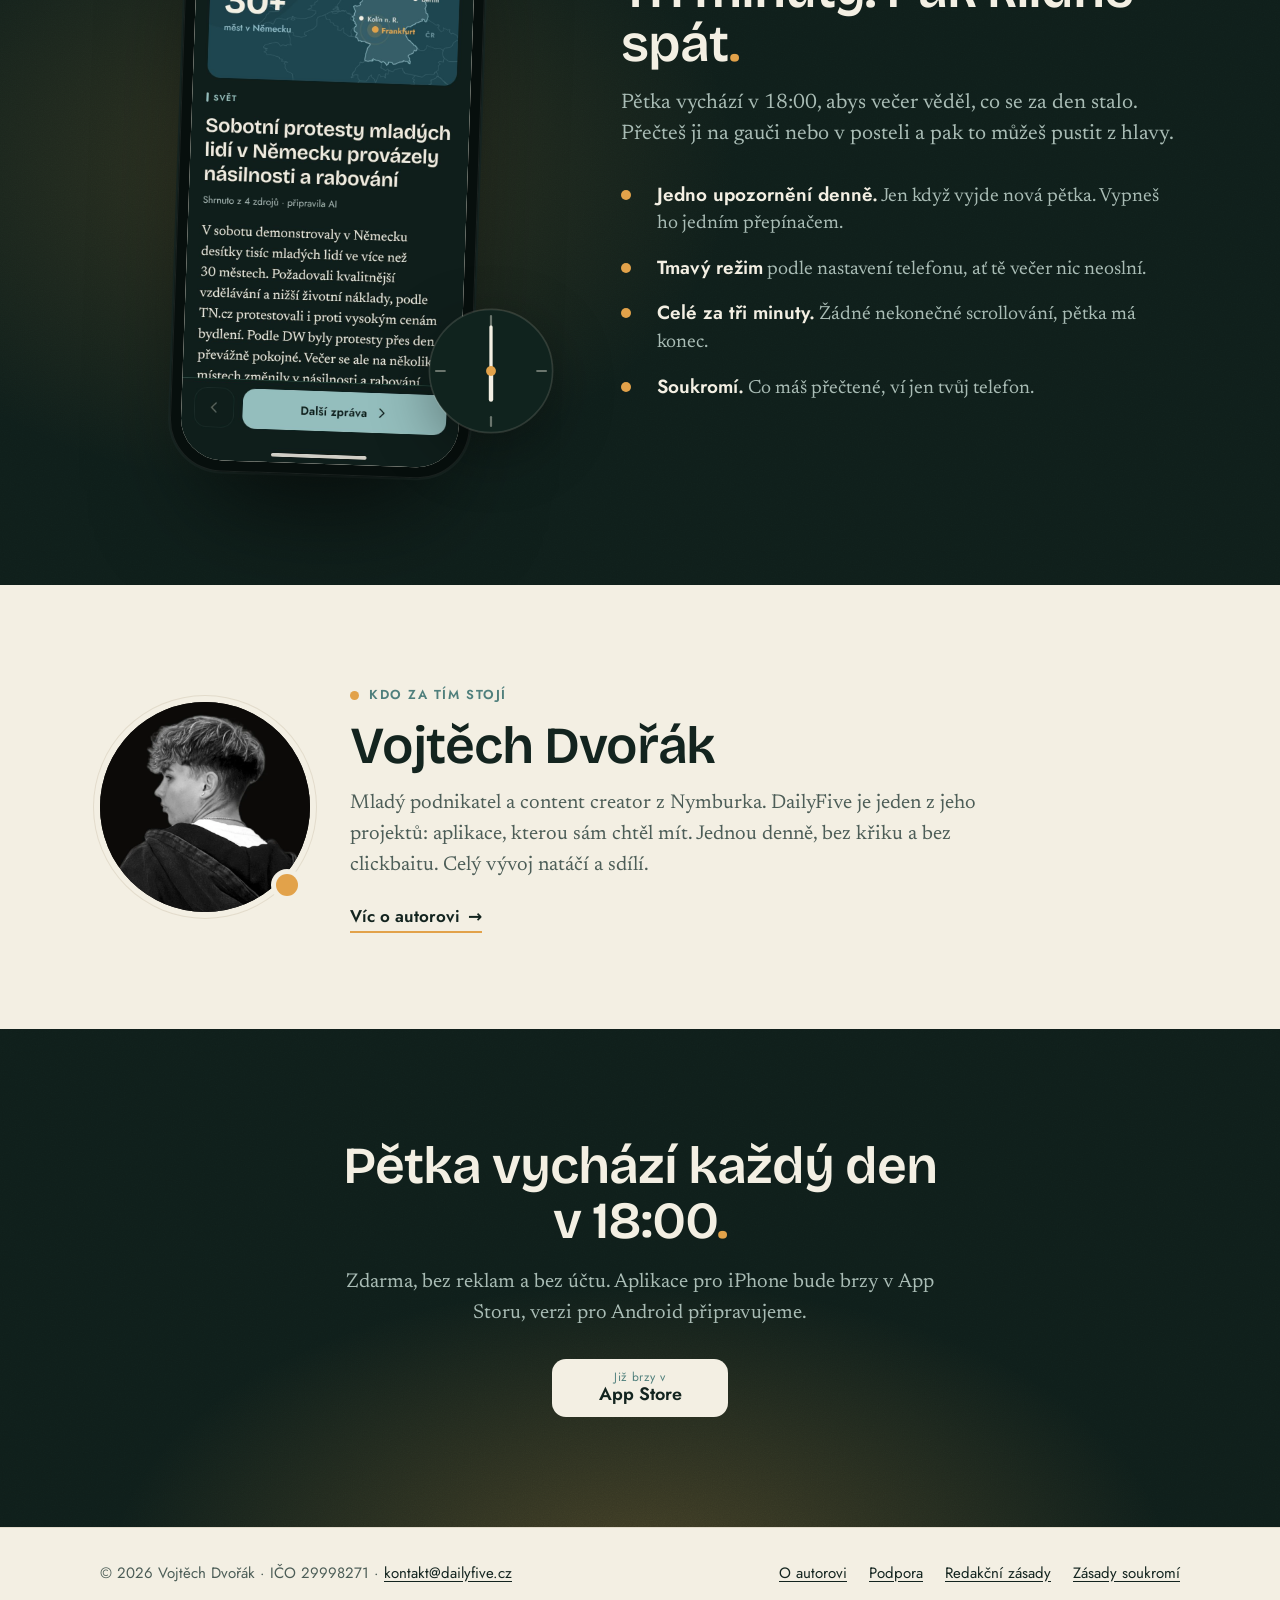
==== commit 7a49cb54: "Web 2026-11-02" ====
--- a/index.html
+++ b/index.html
@@ -338,7 +338,7 @@
 
   <footer class="site-footer">
     <div class="wrap">
-      <p>© 2026 Vojtěch Dvořák · IČO 29998271 · <a href="mailto:ahoj@dailyfive.cz">ahoj@dailyfive.cz</a></p>
+      <p>© 2026 Vojtěch Dvořák · IČO 29998271 · <a href="mailto:kontakt@dailyfive.cz">kontakt@dailyfive.cz</a></p>
       <nav aria-label="Patička">
         <a href="/autor/">O autorovi</a>
         <a href="/podpora/">Podpora</a>
--- a/assets/styles.css
+++ b/assets/styles.css
@@ -166,6 +166,9 @@
 .slot.left { transform: translate(calc(-50% - 158px), -46%) rotate(-9deg); }
 .slot.right { transform: translate(calc(-50% + 158px), -46%) rotate(9deg); }
 .slot.left .phone, .slot.right .phone { filter: brightness(0.7) saturate(0.9); }
+/* Na počítači posunout telefony doprava, ať levý nezakrývá oranžové tečky v nadpisu */
+@media (min-width: 861px) { .phones { transform: translateX(48px); } }
+@media (min-width: 861px) and (max-width: 1180px) { .phones { transform: translateX(34px) scale(0.88); } }
 .float { animation: float 9s ease-in-out infinite; }
 .slot.left .float { animation-duration: 11s; animation-delay: -3s; }
 .slot.right .float { animation-duration: 12s; animation-delay: -7s; }
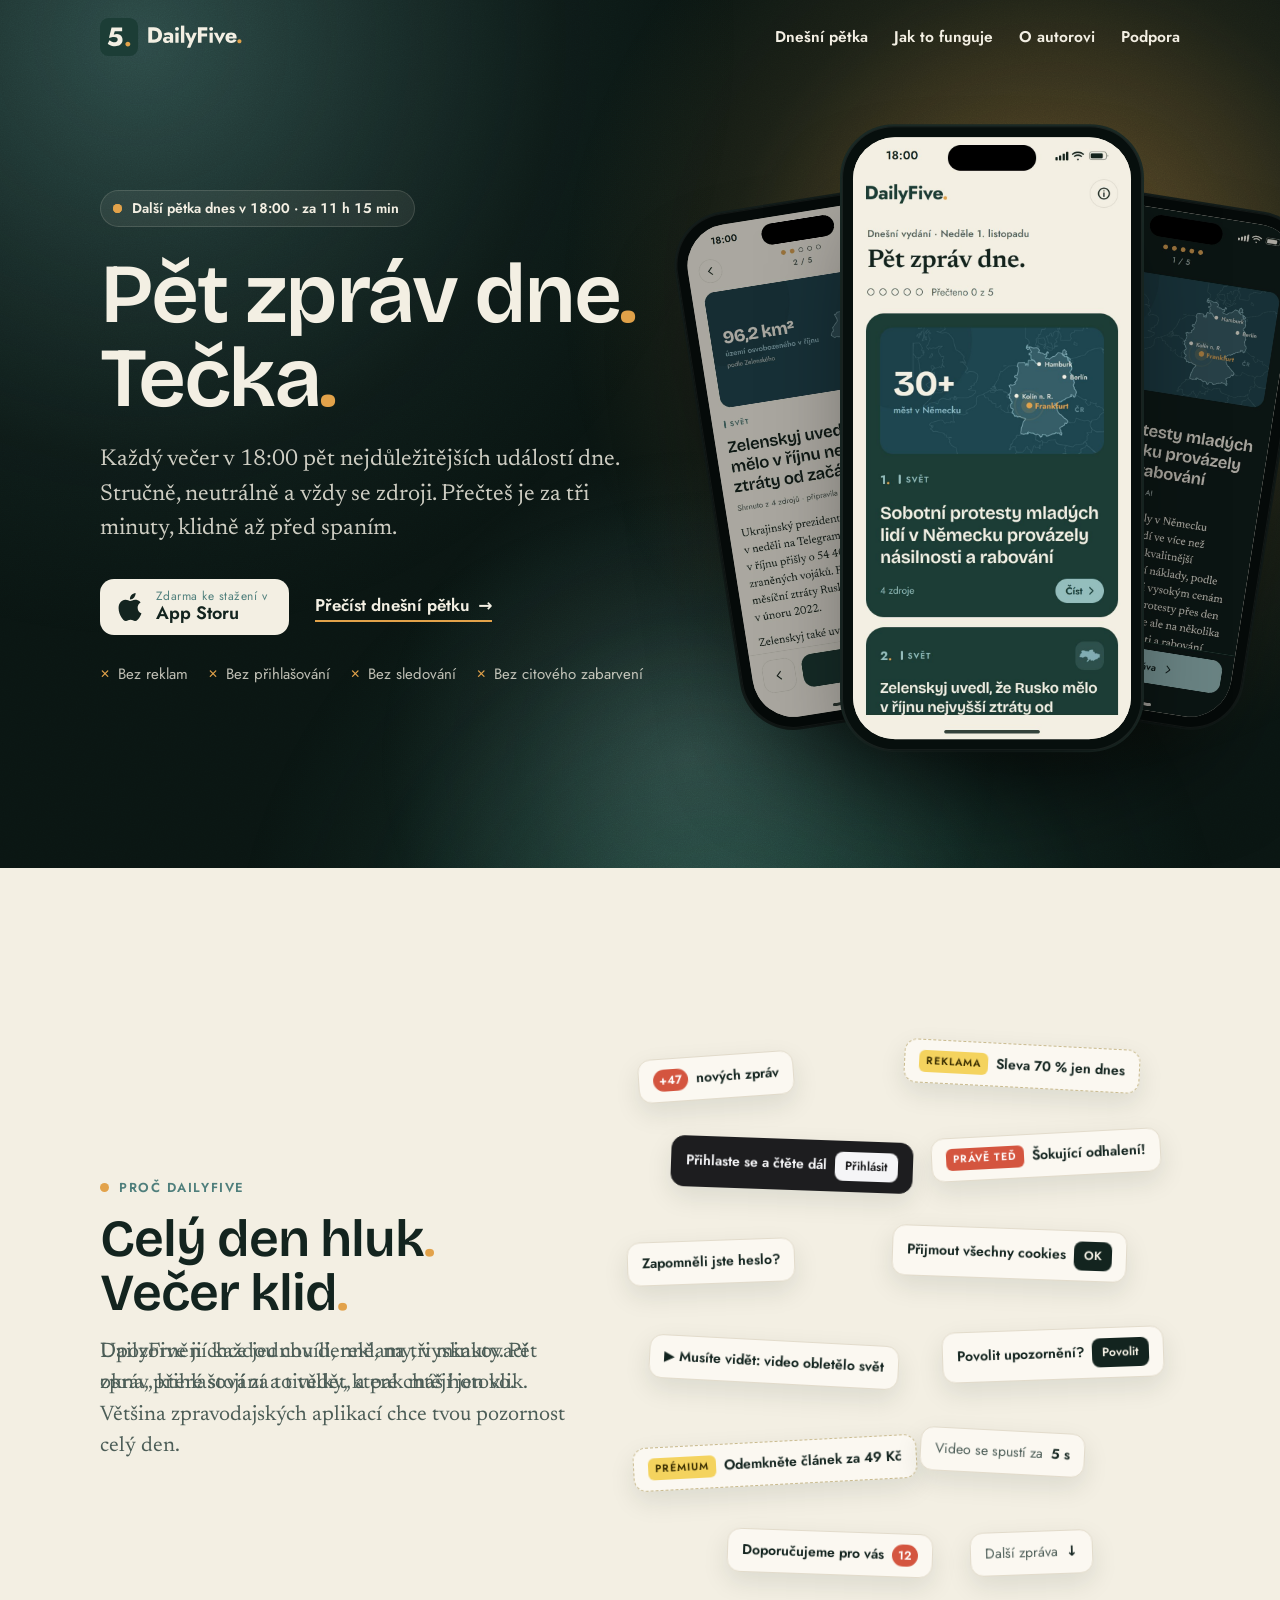
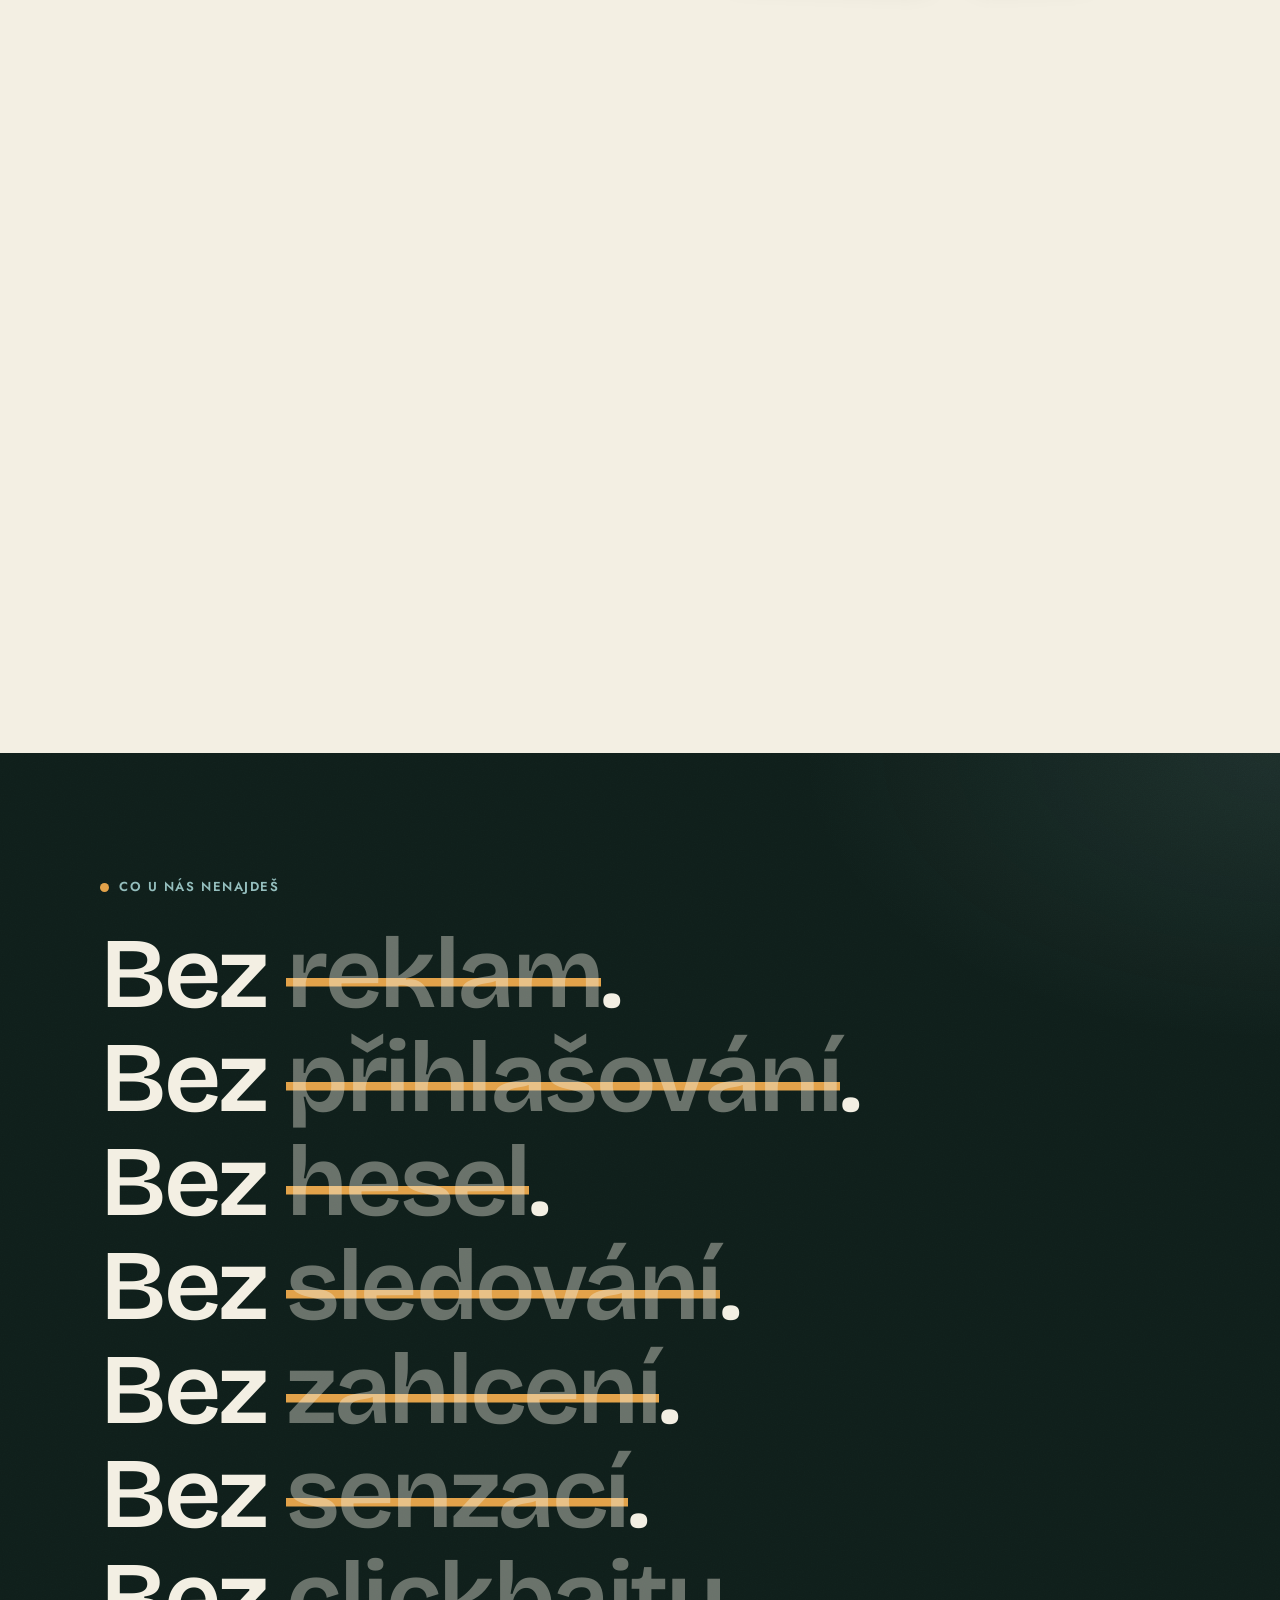
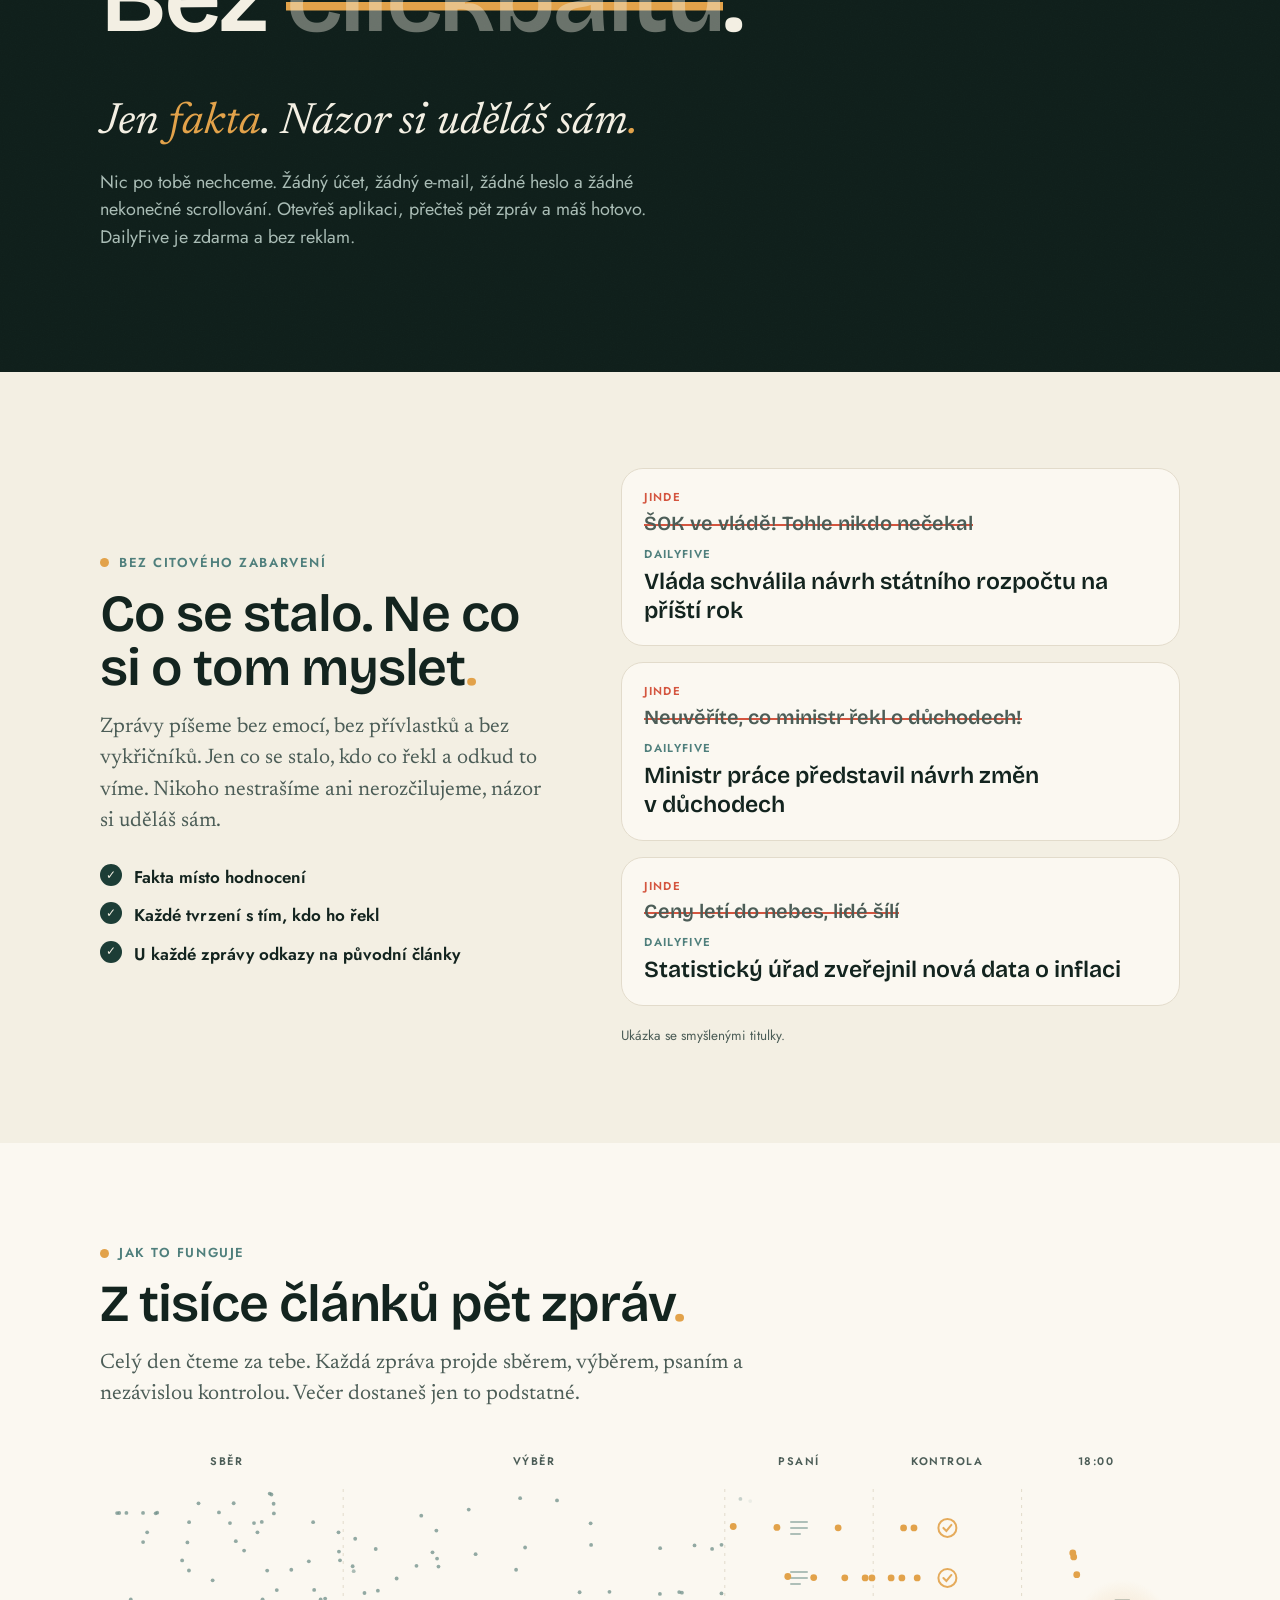
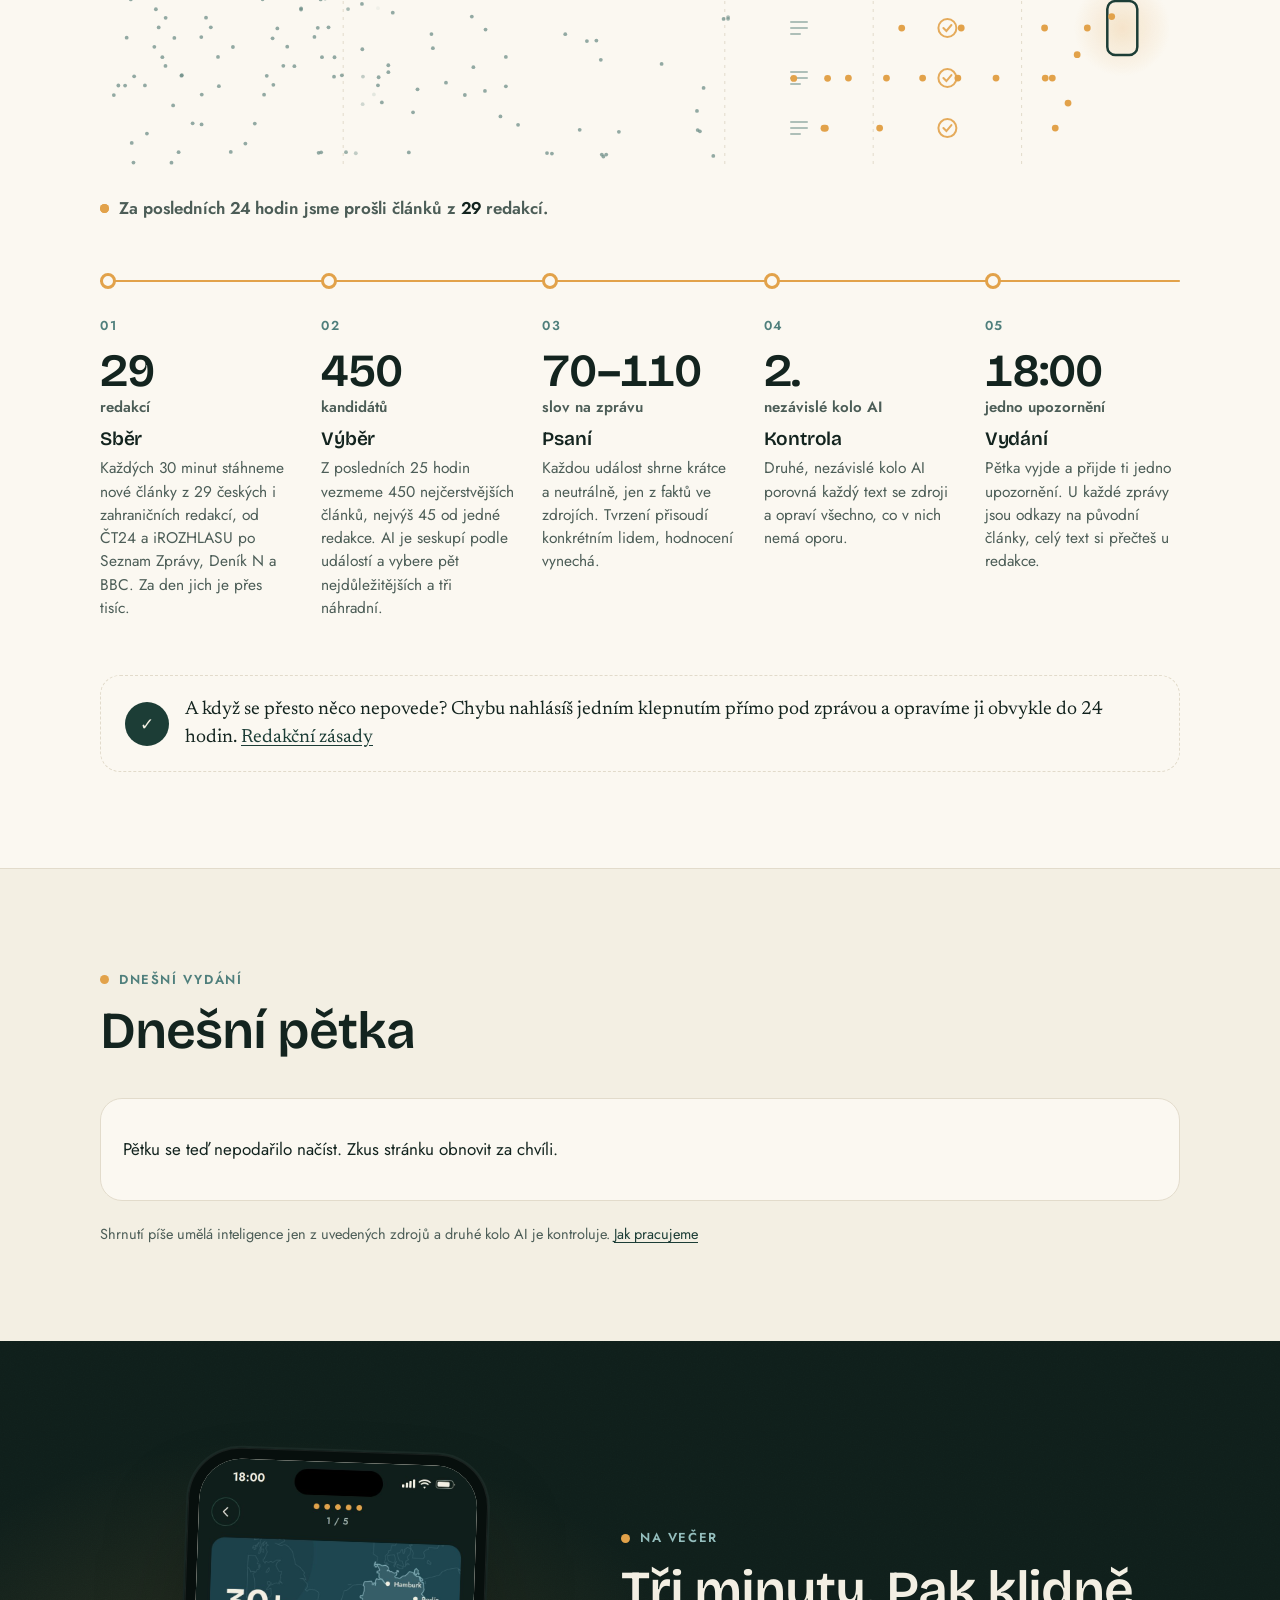
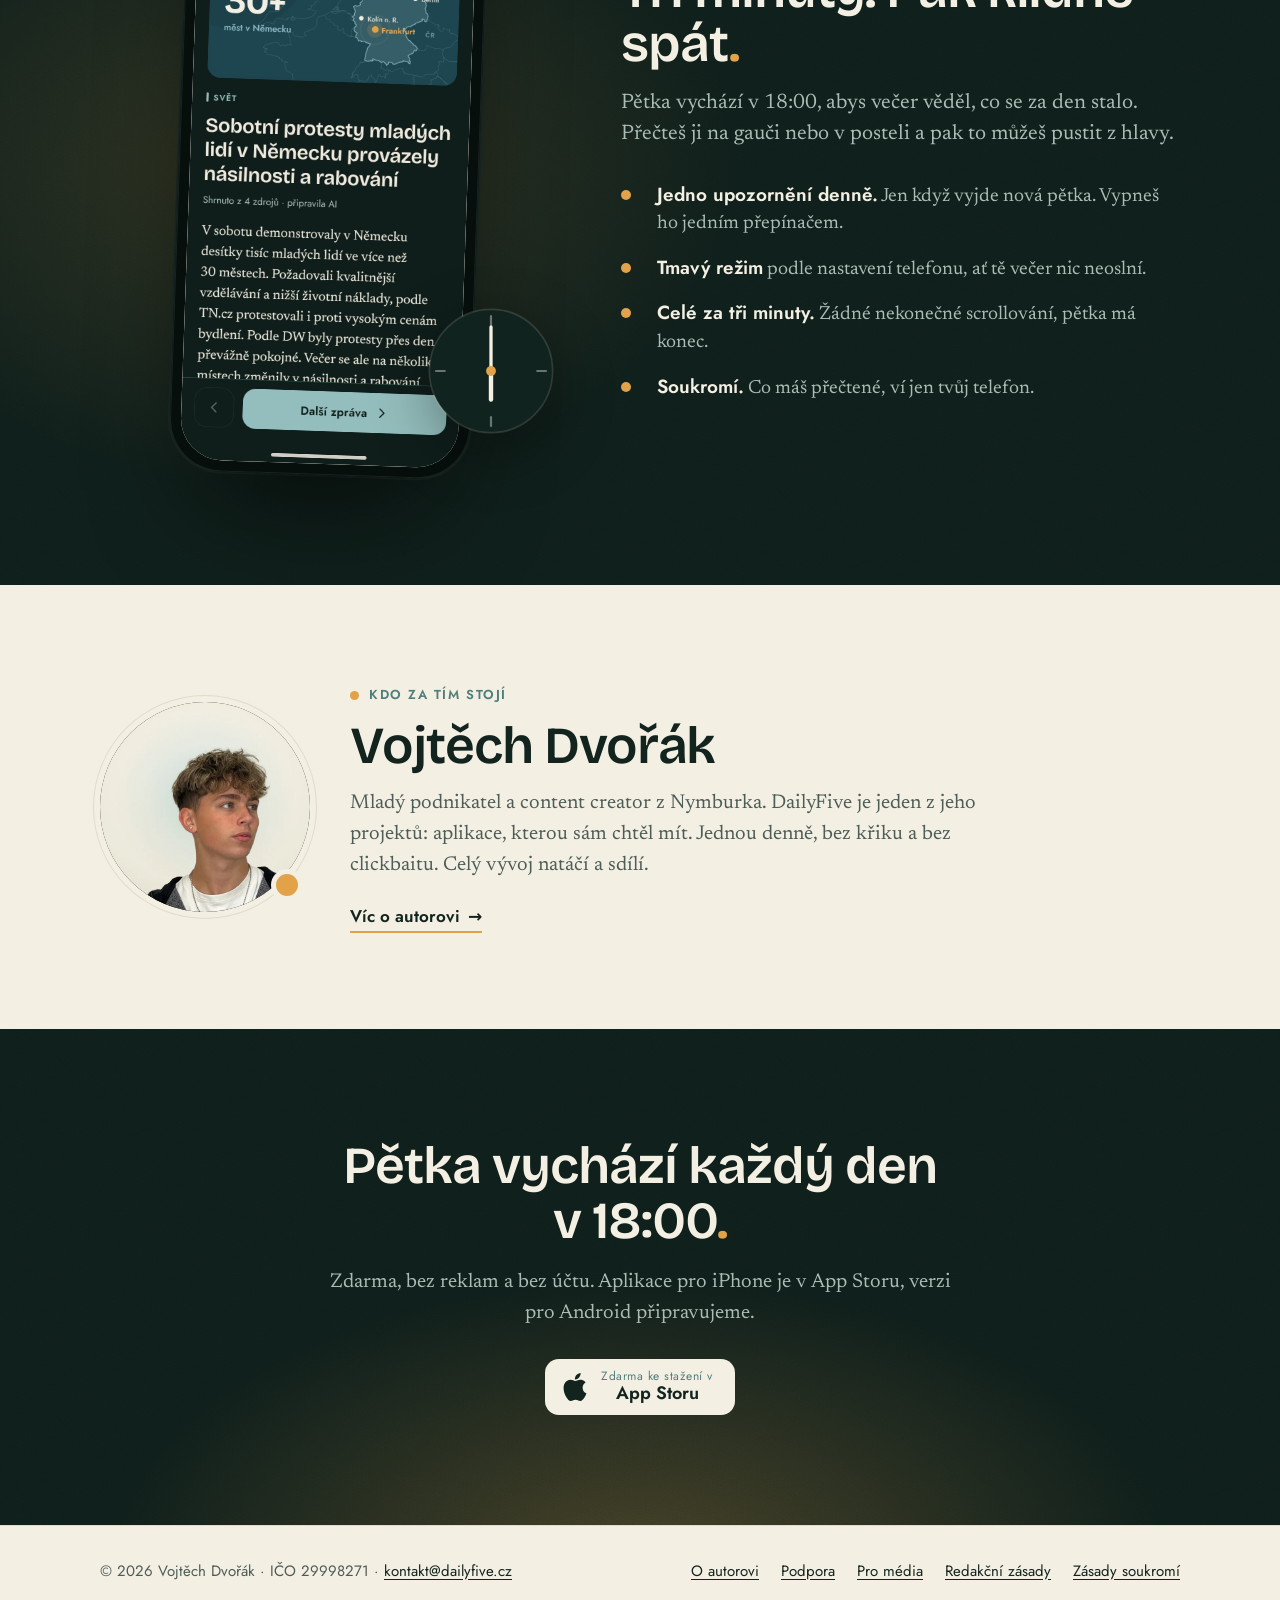
==== commit 9239d3c6: "Web 2026-11-10" ====
--- a/index.html
+++ b/index.html
@@ -4,9 +4,10 @@
   <meta charset="utf-8">
   <meta name="viewport" content="width=device-width, initial-scale=1">
   <title>DailyFive – pět zpráv dne každý večer v 18:00</title>
-  <meta name="description" content="Každý večer v 18:00 pět nejdůležitějších událostí dne. Stručně, neutrálně a se zdroji. Aplikace pro iPhone bez reklam, bez přihlašování a bez sledování.">
+  <meta name="description" content="Každý večer v 18:00 pět nejdůležitějších událostí dne. Stručně, neutrálně a se zdroji. Aplikace pro iPhone zdarma v App Storu, bez reklam, bez přihlašování a bez sledování.">
   <link rel="canonical" href="https://dailyfive.cz/">
   <meta name="theme-color" content="#0b1815">
+  <meta name="apple-itunes-app" content="app-id=6829328352">
   <link rel="icon" href="/assets/favicon.svg" type="image/svg+xml">
   <link rel="icon" href="/assets/favicon-96.png" sizes="96x96" type="image/png">
   <link rel="apple-touch-icon" href="/assets/apple-touch-icon.png">
@@ -44,20 +45,31 @@
         "applicationCategory": "NewsApplication",
         "inLanguage": "cs",
         "description": "Každý večer v 18:00 pět nejdůležitějších událostí dne. Stručně, neutrálně a se zdroji. Bez reklam, bez přihlašování a bez sledování.",
+        "datePublished": "2026-11-04",
+        "installUrl": "https://apps.apple.com/cz/app/dailyfive-5-zpr%C3%A1v-dne/id6829328352",
+        "downloadUrl": "https://apps.apple.com/cz/app/dailyfive-5-zpr%C3%A1v-dne/id6829328352",
+        "sameAs": ["https://apps.apple.com/cz/app/dailyfive-5-zpr%C3%A1v-dne/id6829328352"],
+        "screenshot": "https://dailyfive.cz/assets/app-home.jpg",
         "offers": { "@type": "Offer", "price": "0", "priceCurrency": "CZK" },
-        "author": { "@id": "https://dailyfive.cz/autor/#vojtech-dvorak" }
+        "author": { "@id": "https://dailyfive.cz/autor/#vojtech-dvorak" },
+        "creator": { "@id": "https://dailyfive.cz/autor/#vojtech-dvorak" },
+        "copyrightHolder": { "@id": "https://dailyfive.cz/autor/#vojtech-dvorak" },
+        "copyrightYear": 2026
       },
       {
         "@type": "Person",
         "@id": "https://dailyfive.cz/autor/#vojtech-dvorak",
         "name": "Vojtěch Dvořák",
         "url": "https://dailyfive.cz/autor/",
-        "jobTitle": "Podnikatel a content creator",
+        "image": "https://dailyfive.cz/assets/autor/vojtech-dvorak-2026.jpg",
+        "jobTitle": "Podnikatel, tvůrce obsahu a autor aplikace DailyFive",
         "sameAs": [
           "https://vojtechdvorak.cz/",
           "https://www.tiktok.com/@vojtech.dvorak",
           "https://www.instagram.com/vojtech.dvorakk/",
-          "https://www.linkedin.com/in/vojt%C4%9Bch-dvo%C5%99%C3%A1k-635702386/"
+          "https://www.linkedin.com/in/vojt%C4%9Bch-dvo%C5%99%C3%A1k-635702386/",
+          "https://www.firmy.cz/detail/14065751-vojtech-dvorak-nymburk.html",
+          "https://github.com/vojtechdvorakk"
         ]
       }
     ]
@@ -88,7 +100,7 @@
           <h1 id="uvod-nadpis">Pět zpráv dne<span class="dot">.</span><br>Tečka<span class="dot">.</span></h1>
           <p class="lead">Každý večer v&nbsp;18:00 pět nejdůležitějších událostí dne. Stručně, neutrálně a&nbsp;vždy se zdroji. Přečteš je za tři minuty, klidně až před spaním.</p>
           <div class="cta">
-            <span class="store-badge"><small>Již brzy v</small><strong>App Store</strong></span>
+            <a class="store-badge store-badge--app" href="https://apps.apple.com/cz/app/dailyfive-5-zpr%C3%A1v-dne/id6829328352" rel="noopener"><svg viewBox="0 0 24 24" aria-hidden="true"><path d="M12.152 6.896c-.948 0-2.415-1.078-3.96-1.04-2.04.027-3.91 1.183-4.961 3.014-2.117 3.675-.546 9.103 1.519 12.09 1.013 1.454 2.208 3.09 3.792 3.039 1.52-.065 2.09-.987 3.935-.987 1.831 0 2.35.987 3.96.948 1.637-.026 2.676-1.48 3.676-2.948 1.156-1.688 1.636-3.325 1.662-3.415-.039-.013-3.182-1.221-3.22-4.857-.026-3.04 2.48-4.494 2.597-4.559-1.429-2.09-3.623-2.324-4.39-2.376-2-.156-3.675 1.09-4.61 1.09zM15.53 3.83c.843-1.012 1.4-2.427 1.245-3.83-1.207.052-2.662.805-3.532 1.818-.78.896-1.454 2.338-1.273 3.714 1.338.104 2.715-.688 3.559-1.701"/></svg><span><small>Zdarma ke stažení v</small><strong>App Storu</strong></span></a>
             <a class="arrow-link" href="#dnes">Přečíst dnešní pětku</a>
           </div>
           <ul class="no-list" aria-label="Co v DailyFive nenajdeš">
@@ -316,7 +328,7 @@
     <section class="section" aria-labelledby="autor-nadpis">
       <div class="wrap teaser reveal">
         <a class="avatar-wrap" href="/autor/" aria-label="Vojtěch Dvořák, víc o autorovi">
-          <span class="avatar-photo"><img src="/assets/autor/vojtech-dvorak-portret-640.webp" alt="Vojtěch Dvořák" width="640" height="640" loading="lazy"></span>
+          <span class="avatar-photo"><img src="/assets/autor/vojtech-dvorak-2026-640.webp" alt="Vojtěch Dvořák" width="640" height="640" loading="lazy"></span>
         </a>
         <div>
           <p class="kicker">Kdo za tím stojí</p>
@@ -330,8 +342,8 @@
     <section class="night cta-band" aria-labelledby="zaver-nadpis">
       <div class="wrap reveal">
         <h2 id="zaver-nadpis">Pětka vychází každý den v&nbsp;18:00<span class="dot">.</span></h2>
-        <p>Zdarma, bez reklam a bez účtu. Aplikace pro iPhone bude brzy v App Storu, verzi pro Android připravujeme.</p>
-        <span class="store-badge"><small>Již brzy v</small><strong>App Store</strong></span>
+        <p>Zdarma, bez reklam a bez účtu. Aplikace pro iPhone je v App Storu, verzi pro Android připravujeme.</p>
+        <a class="store-badge store-badge--app" href="https://apps.apple.com/cz/app/dailyfive-5-zpr%C3%A1v-dne/id6829328352" rel="noopener"><svg viewBox="0 0 24 24" aria-hidden="true"><path d="M12.152 6.896c-.948 0-2.415-1.078-3.96-1.04-2.04.027-3.91 1.183-4.961 3.014-2.117 3.675-.546 9.103 1.519 12.09 1.013 1.454 2.208 3.09 3.792 3.039 1.52-.065 2.09-.987 3.935-.987 1.831 0 2.35.987 3.96.948 1.637-.026 2.676-1.48 3.676-2.948 1.156-1.688 1.636-3.325 1.662-3.415-.039-.013-3.182-1.221-3.22-4.857-.026-3.04 2.48-4.494 2.597-4.559-1.429-2.09-3.623-2.324-4.39-2.376-2-.156-3.675 1.09-4.61 1.09zM15.53 3.83c.843-1.012 1.4-2.427 1.245-3.83-1.207.052-2.662.805-3.532 1.818-.78.896-1.454 2.338-1.273 3.714 1.338.104 2.715-.688 3.559-1.701"/></svg><span><small>Zdarma ke stažení v</small><strong>App Storu</strong></span></a>
       </div>
     </section>
   </main>
@@ -342,6 +354,7 @@
       <nav aria-label="Patička">
         <a href="/autor/">O autorovi</a>
         <a href="/podpora/">Podpora</a>
+        <a href="/media/">Pro média</a>
         <a href="/redakcni-zasady/">Redakční zásady</a>
         <a href="/soukromi/">Zásady soukromí</a>
       </nav>
--- a/assets/styles.css
+++ b/assets/styles.css
@@ -485,3 +485,10 @@
   .skeleton, .aurora i, .float, .chip-in, .pulse::after, .stories > li { animation: none; }
   .notif { transition: none; }
 }
+
+/* App Store odkaz (aplikace vyšla 4. 11. 2026) */
+a.store-badge { transition: transform 0.3s var(--ease), box-shadow 0.3s; }
+a.store-badge:hover { transform: translateY(-2px); box-shadow: 0 16px 34px -18px rgba(0, 0, 0, 0.55); }
+.store-badge--app { flex-direction: row; align-items: center; gap: 12px; padding: 10px 22px 10px 16px; }
+.store-badge--app svg { flex: none; width: 28px; height: 28px; fill: currentColor; }
+.store-badge--app span { display: flex; flex-direction: column; }
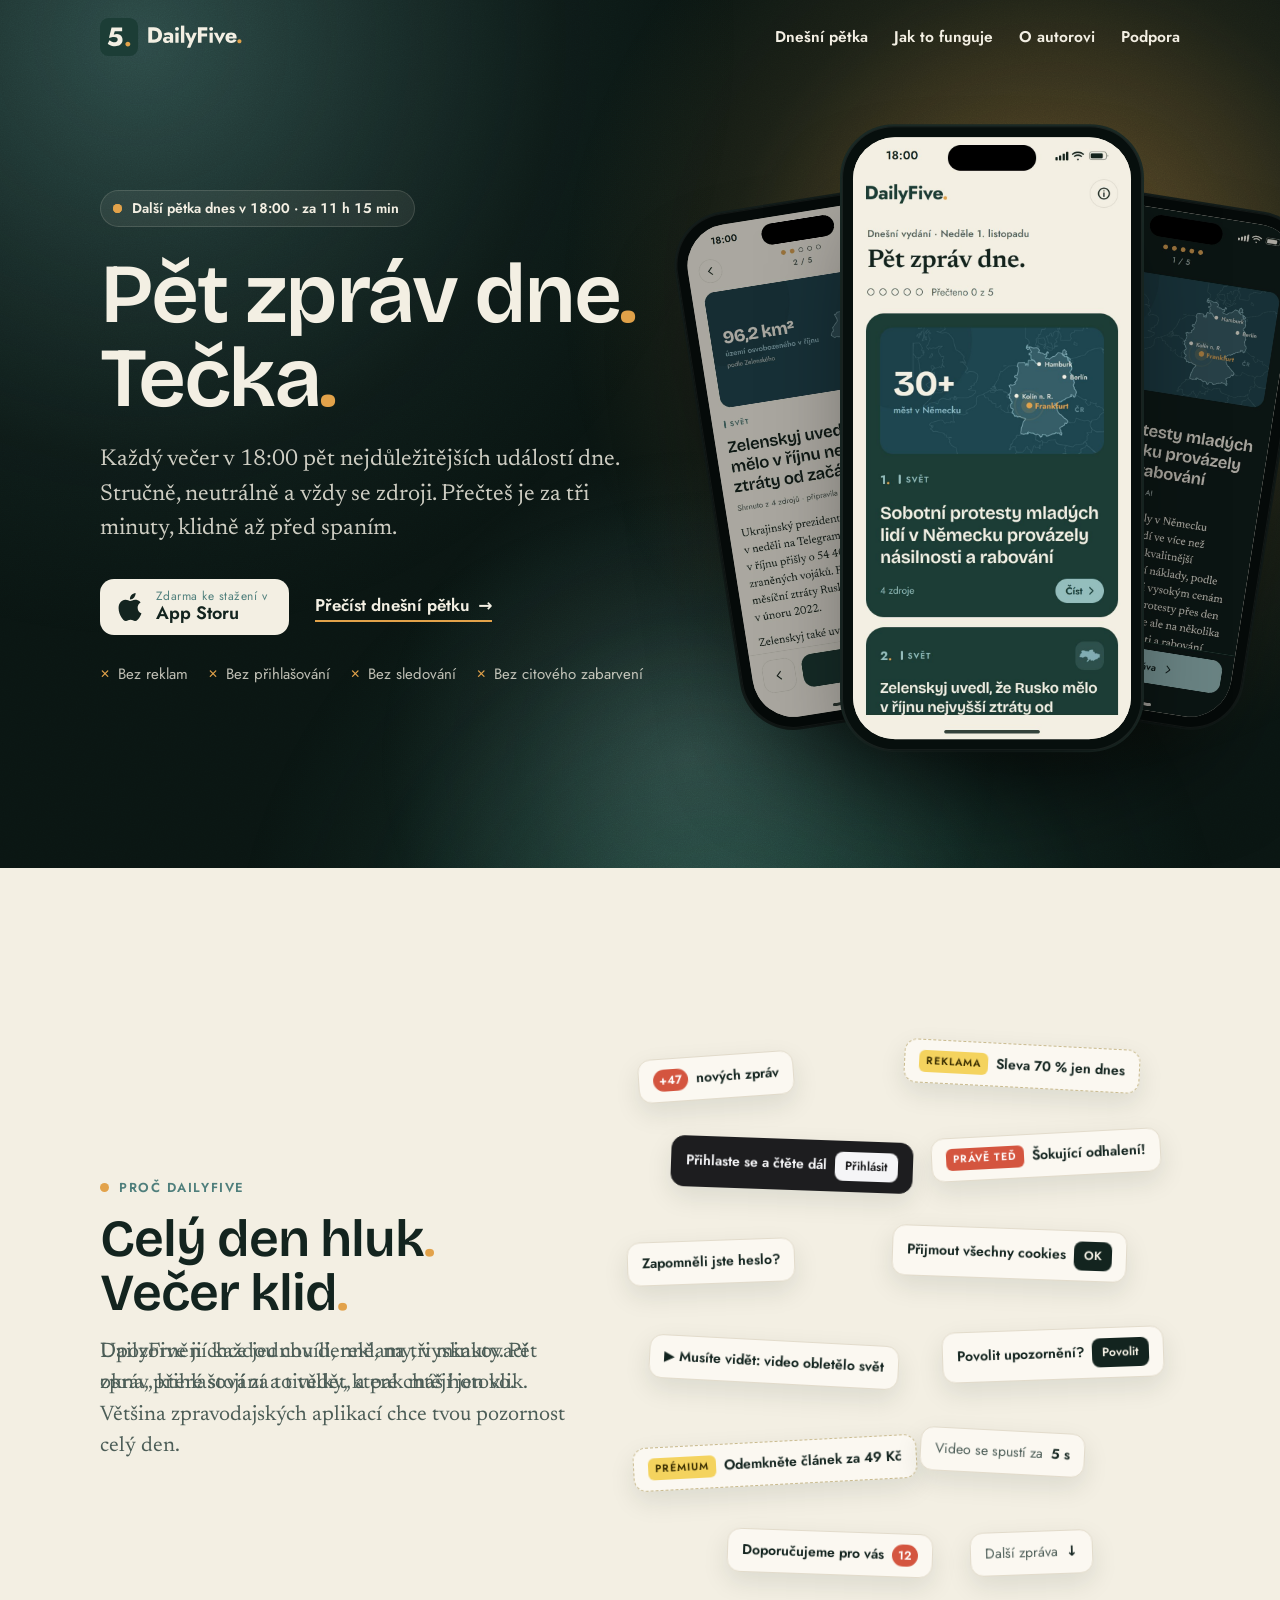
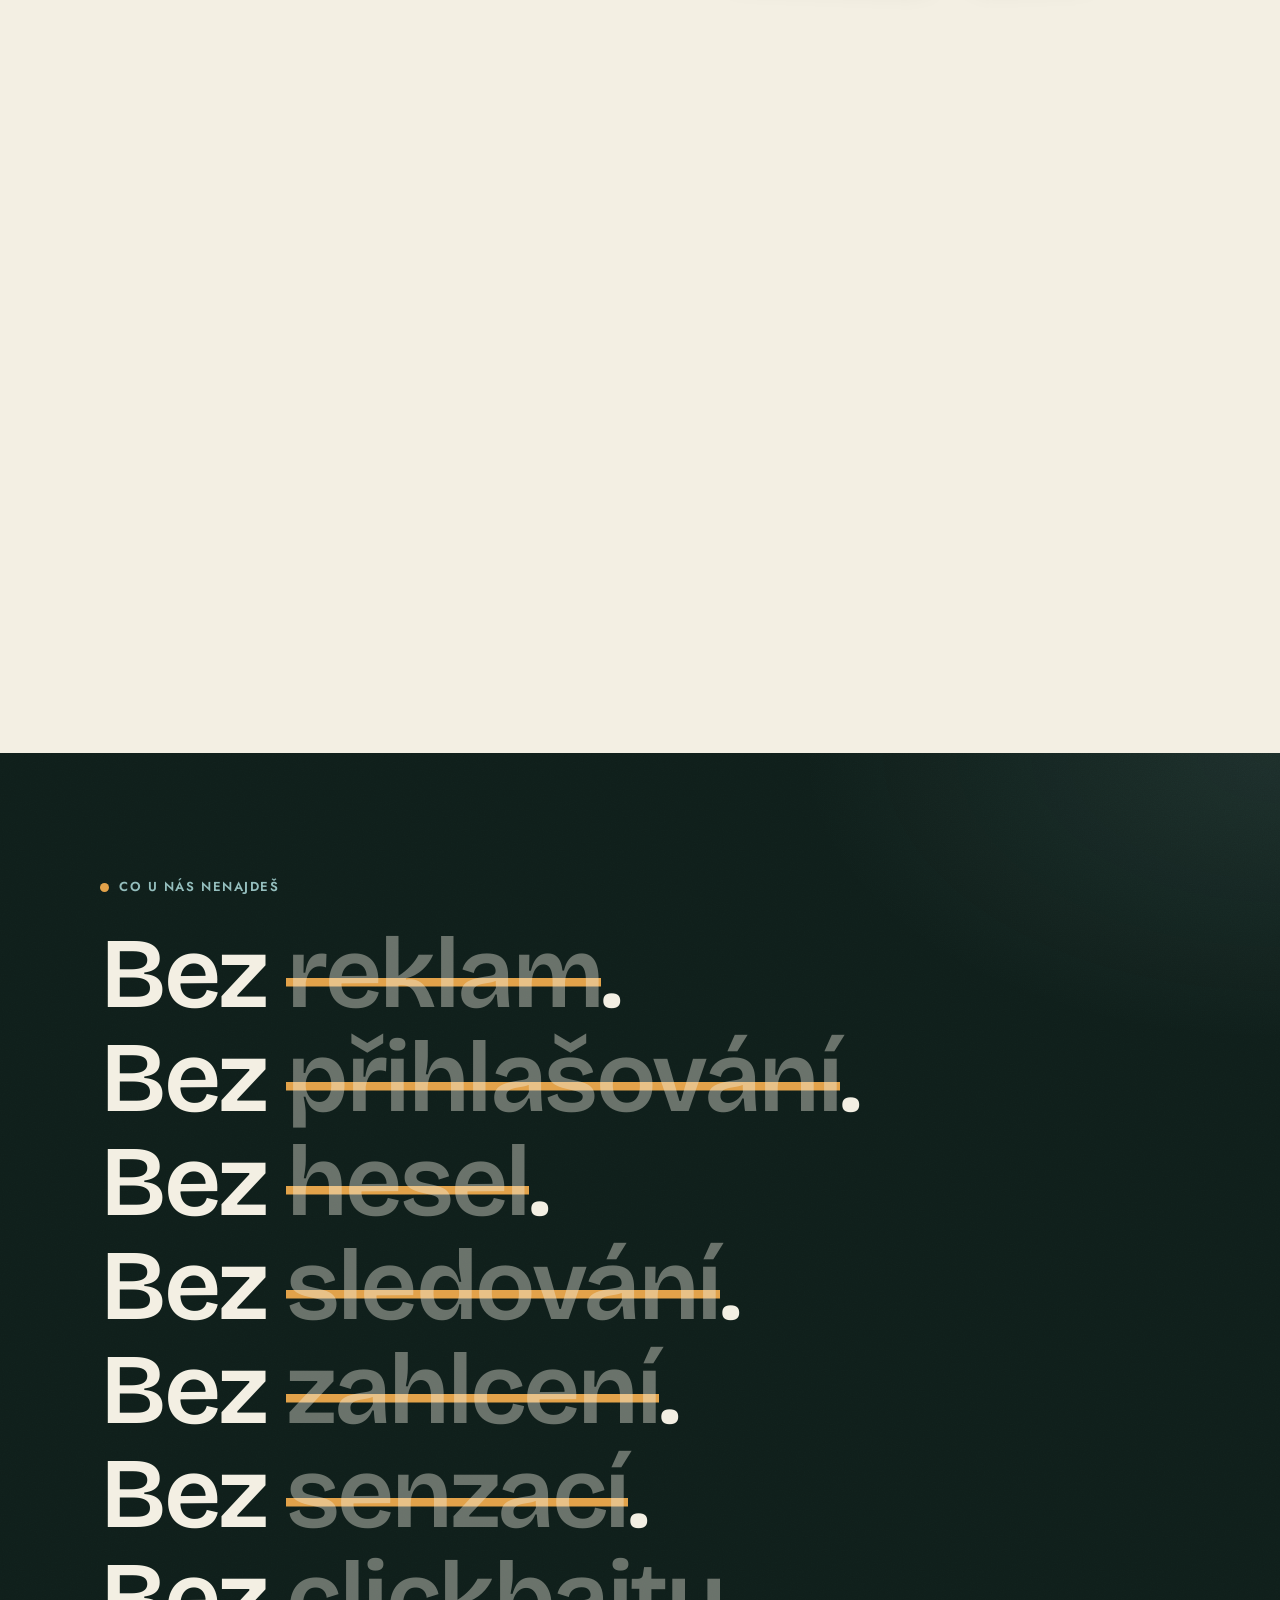
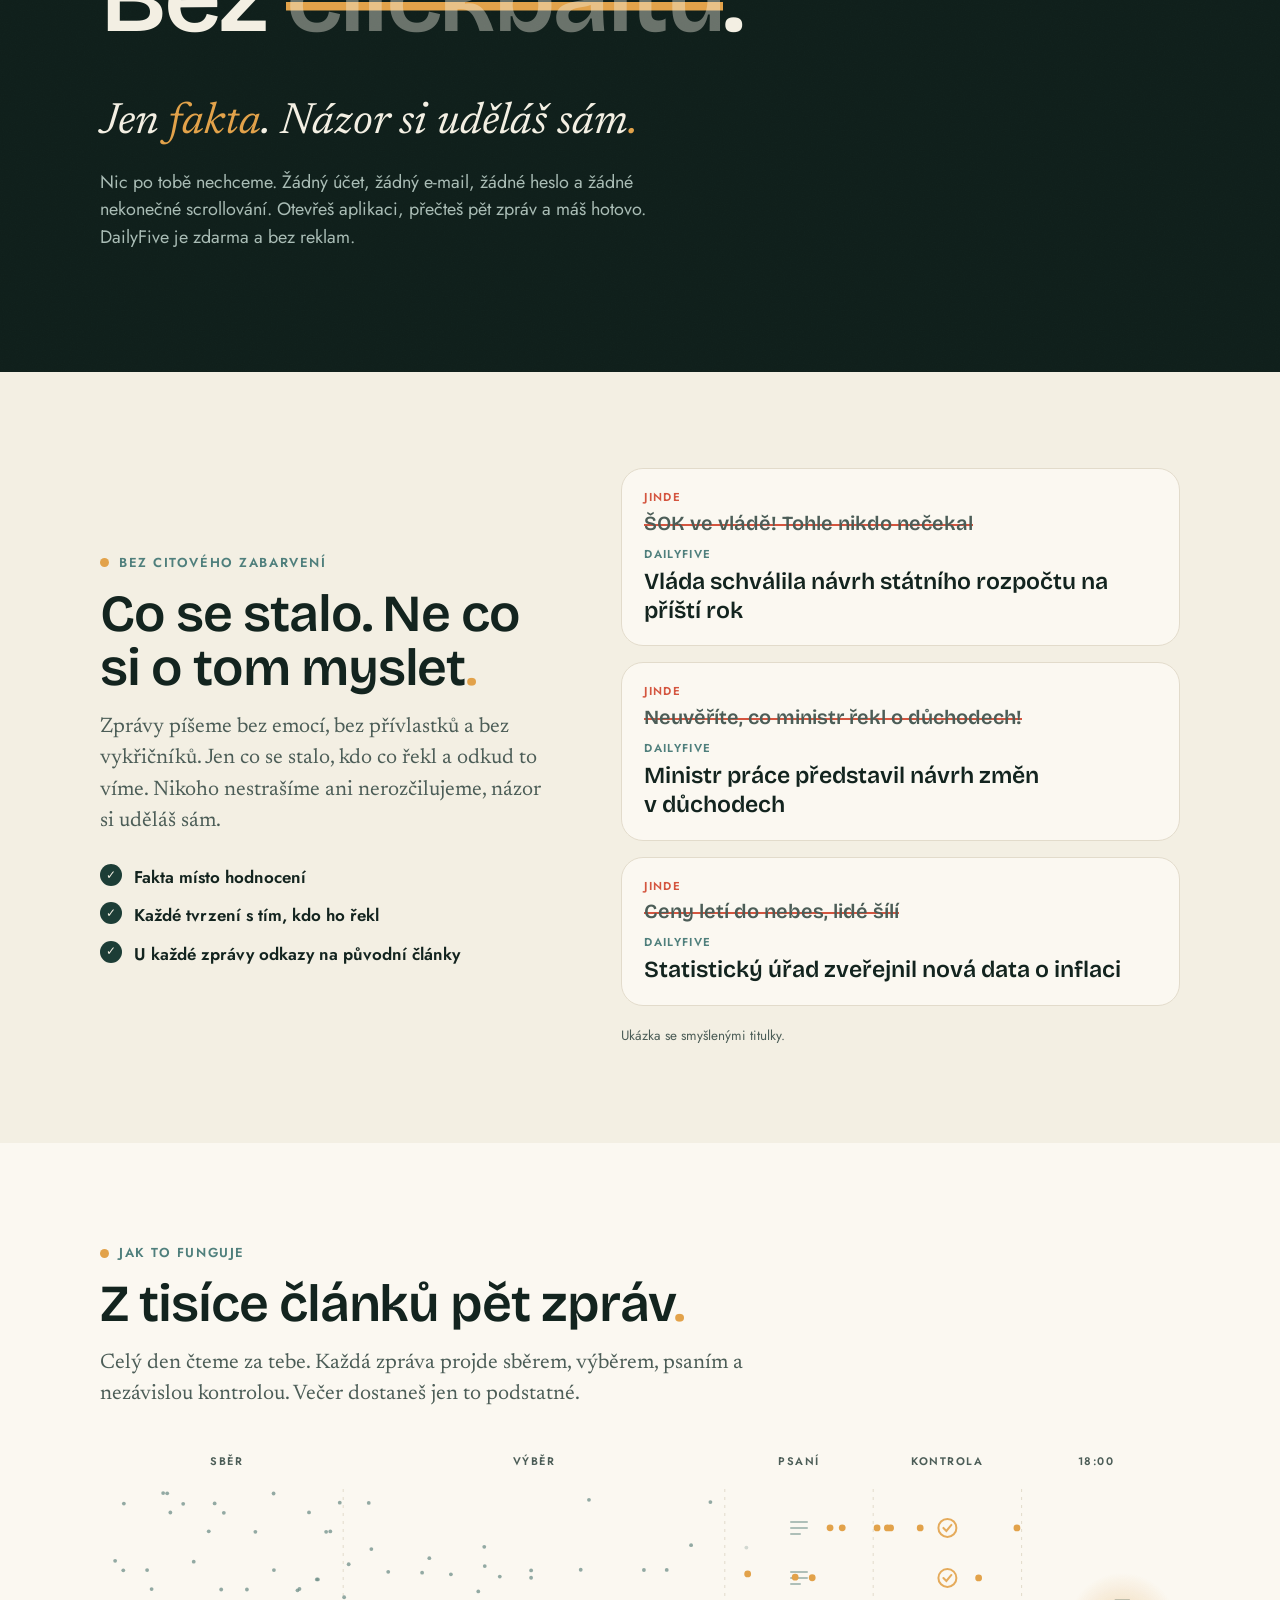
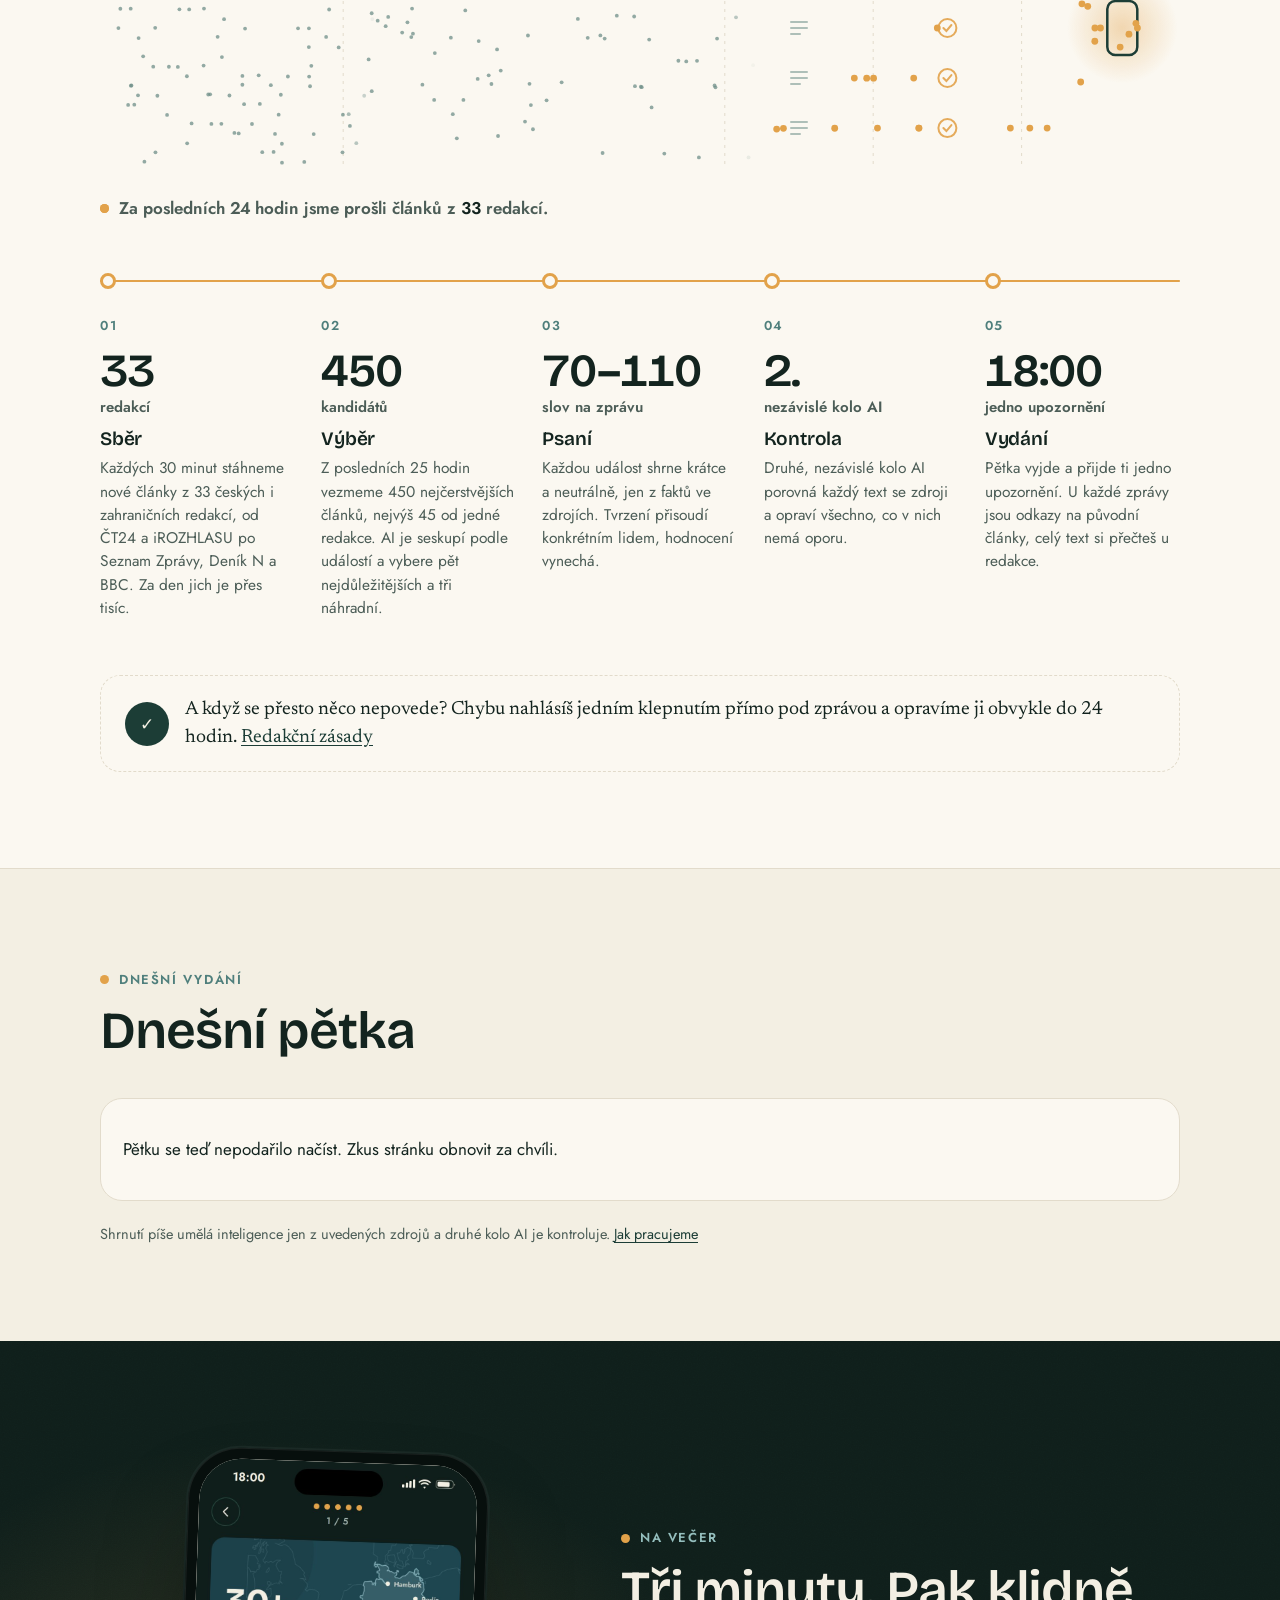
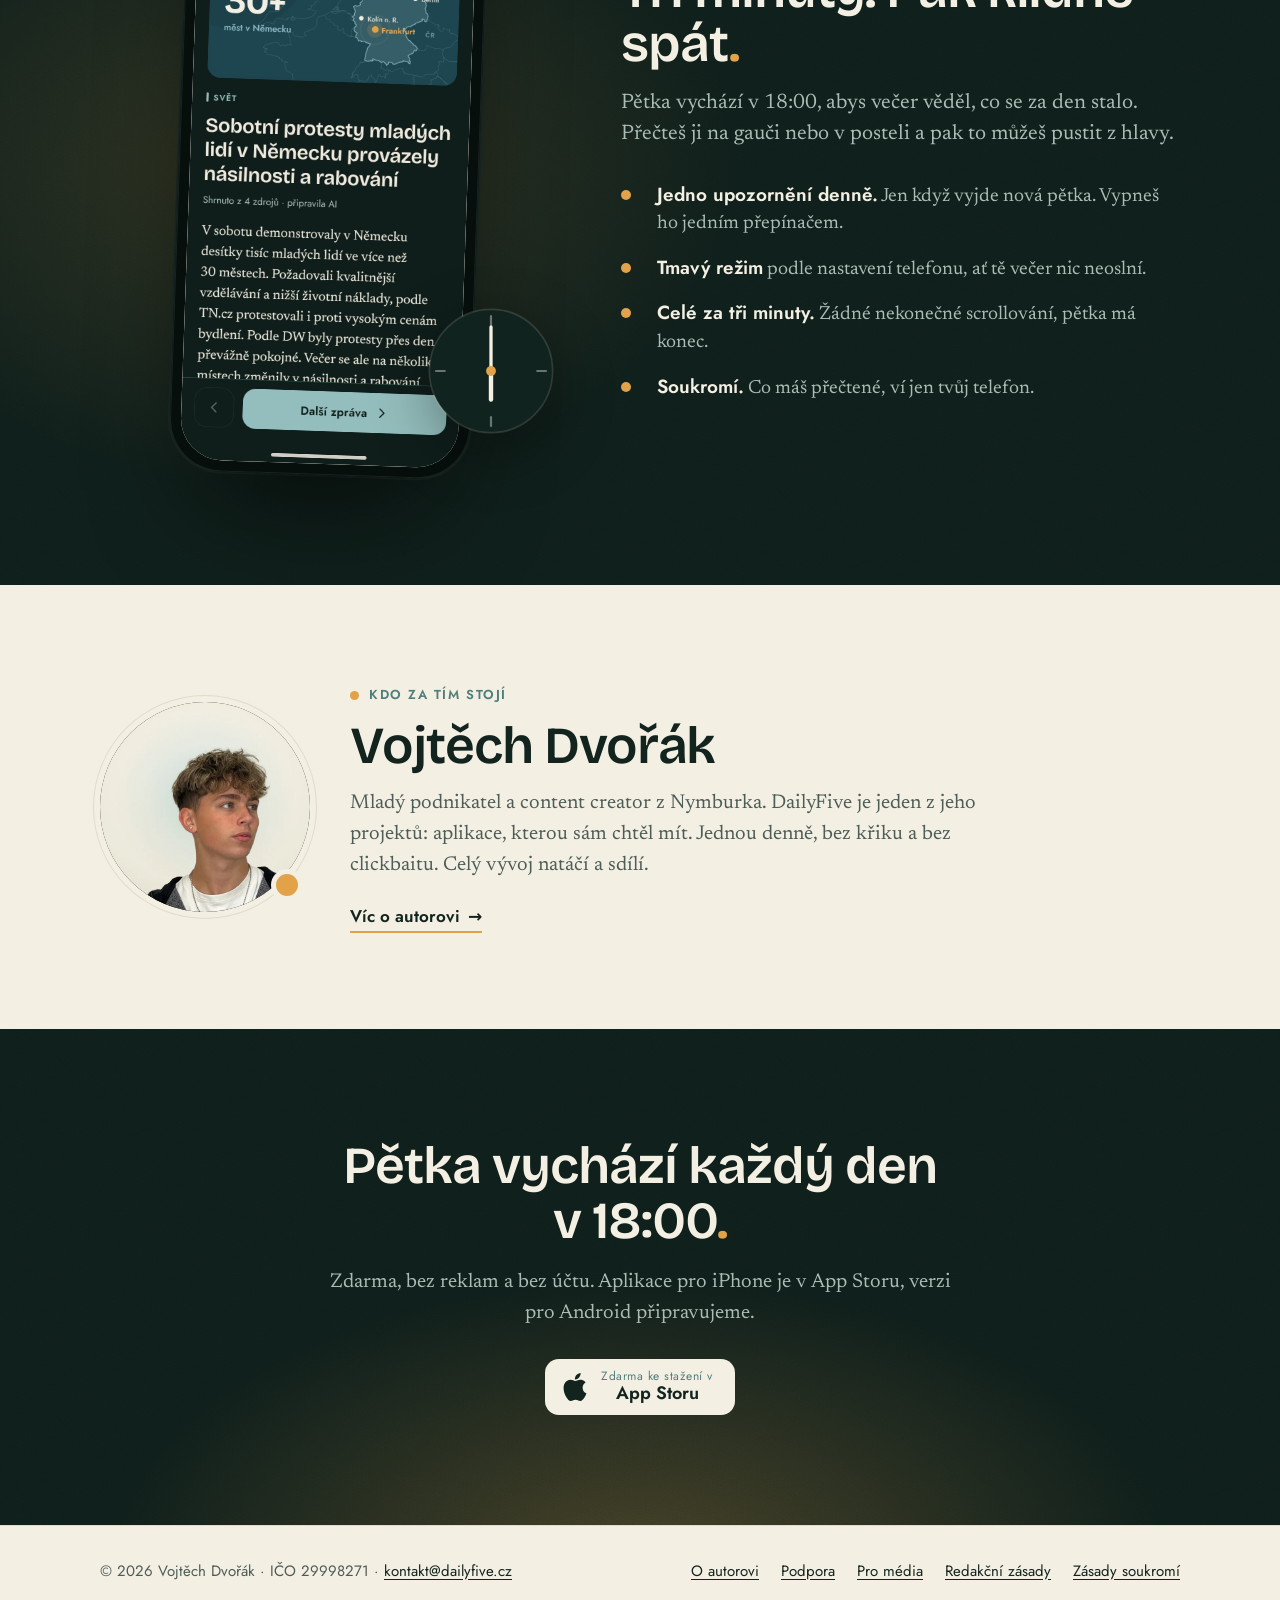
==== commit f35e36db: "Web 2026-11-17" ====
--- a/index.html
+++ b/index.html
@@ -234,13 +234,13 @@
         <figure class="funnel reveal" aria-hidden="true">
           <canvas data-funnel></canvas>
         </figure>
-        <p class="live-stat" data-stats hidden><span class="pulse" aria-hidden="true"></span><span>Za posledních 24 hodin jsme prošli <strong data-stat-articles></strong> článků z <strong data-stat-sources>29</strong> redakcí.</span></p>
+        <p class="live-stat" data-stats hidden><span class="pulse" aria-hidden="true"></span><span>Za posledních 24 hodin jsme prošli <strong data-stat-articles></strong> článků z <strong data-stat-sources>33</strong> redakcí.</span></p>
         <ol class="pipeline">
           <li class="stage" style="--i:0">
             <span class="stage-num">01</span>
-            <p class="stage-big"><span data-countup="29">29</span><small>redakcí</small></p>
+            <p class="stage-big"><span data-countup="33">33</span><small>redakcí</small></p>
             <h3>Sběr</h3>
-            <p>Každých 30 minut stáhneme nové články z 29 českých i zahraničních redakcí, od ČT24 a iROZHLASU po Seznam Zprávy, Deník N a BBC. Za den jich je přes tisíc.</p>
+            <p>Každých 30 minut stáhneme nové články z 33 českých i zahraničních redakcí, od ČT24 a iROZHLASU po Seznam Zprávy, Deník N a BBC. Za den jich je přes tisíc.</p>
           </li>
           <li class="stage" style="--i:1">
             <span class="stage-num">02</span>
